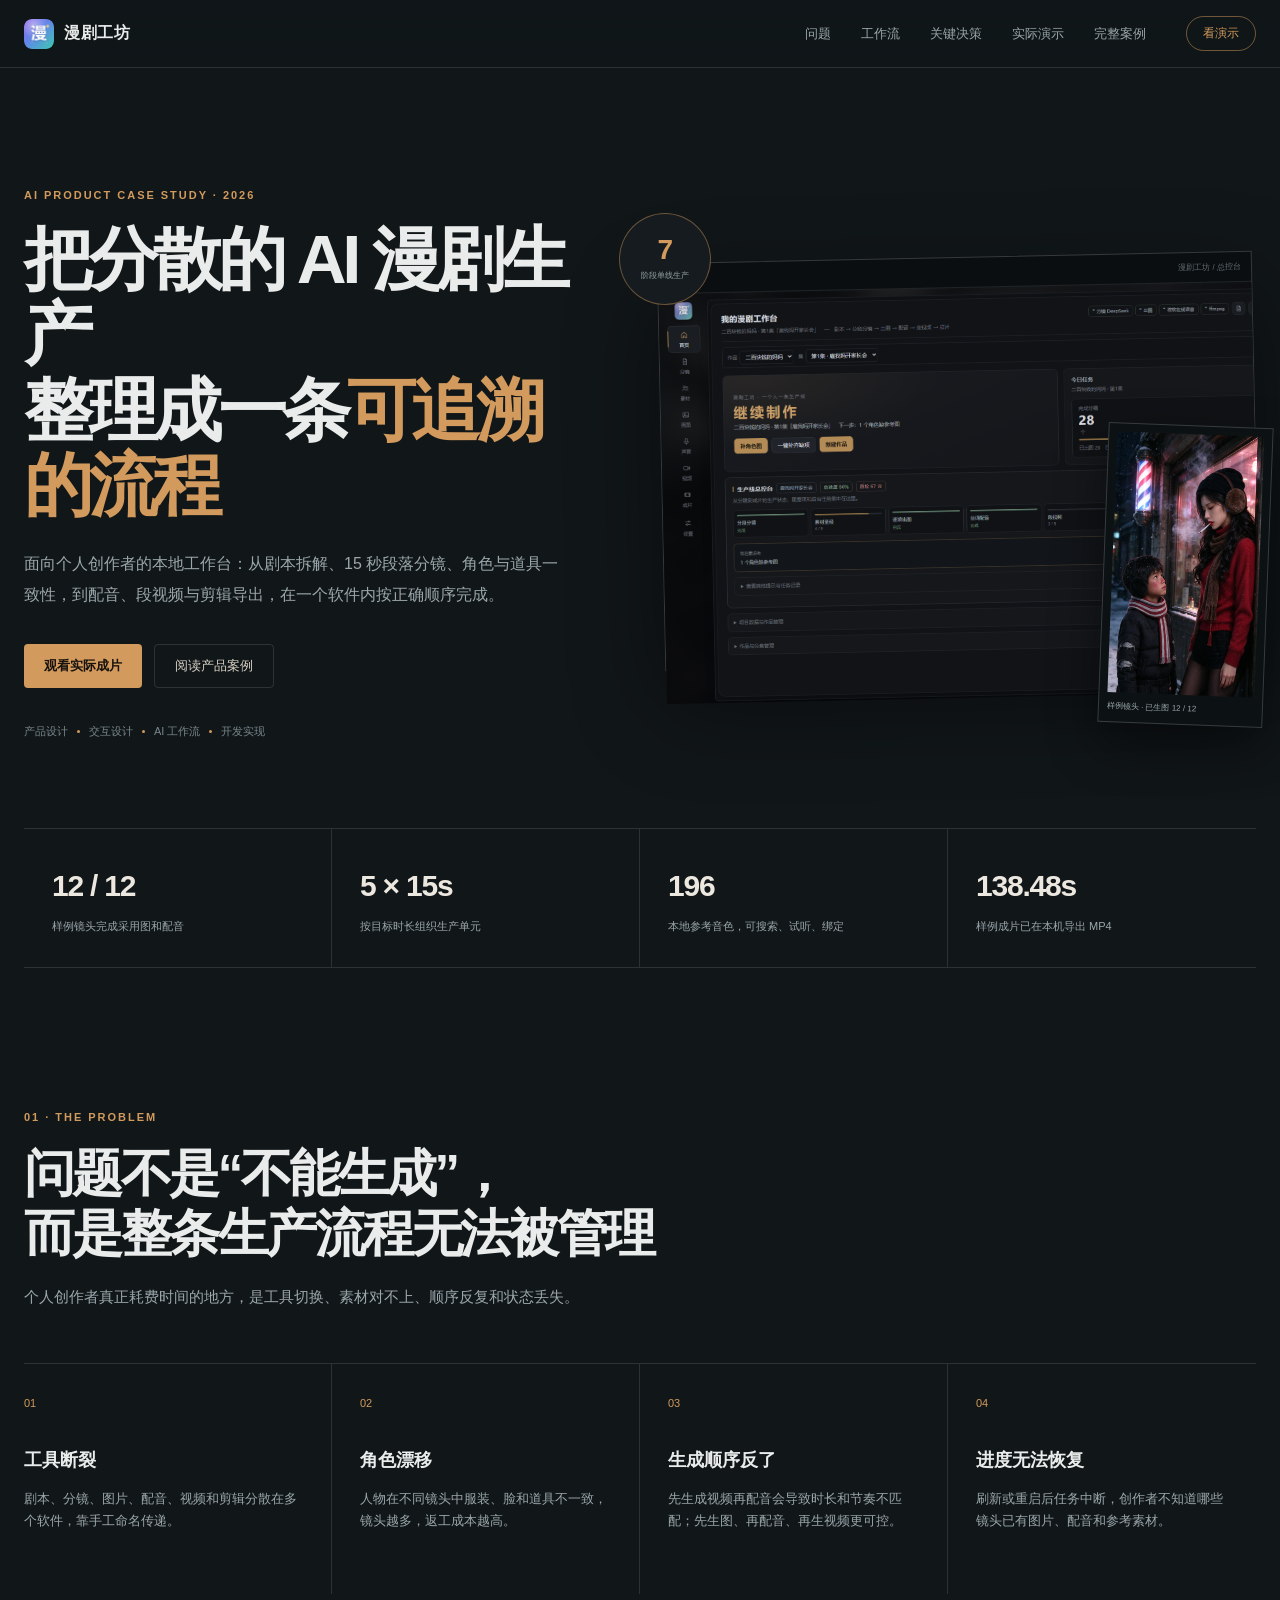
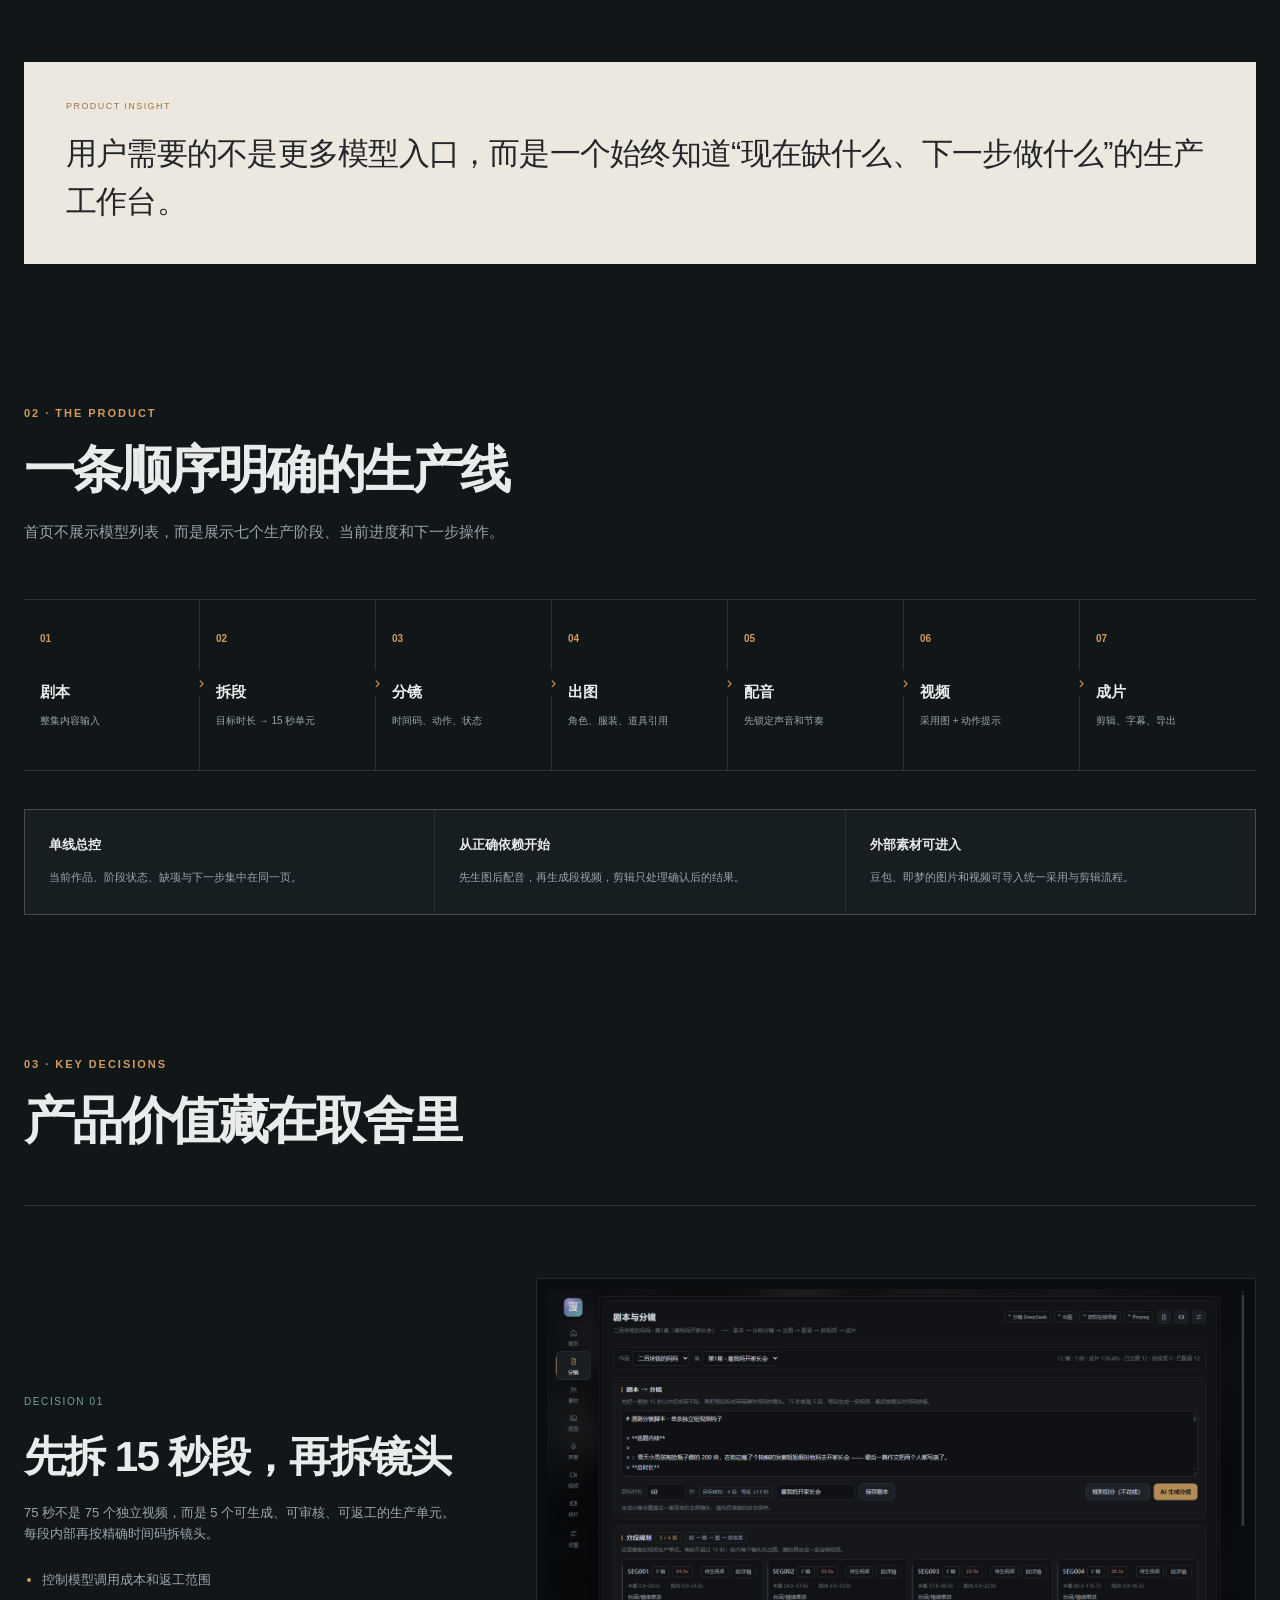
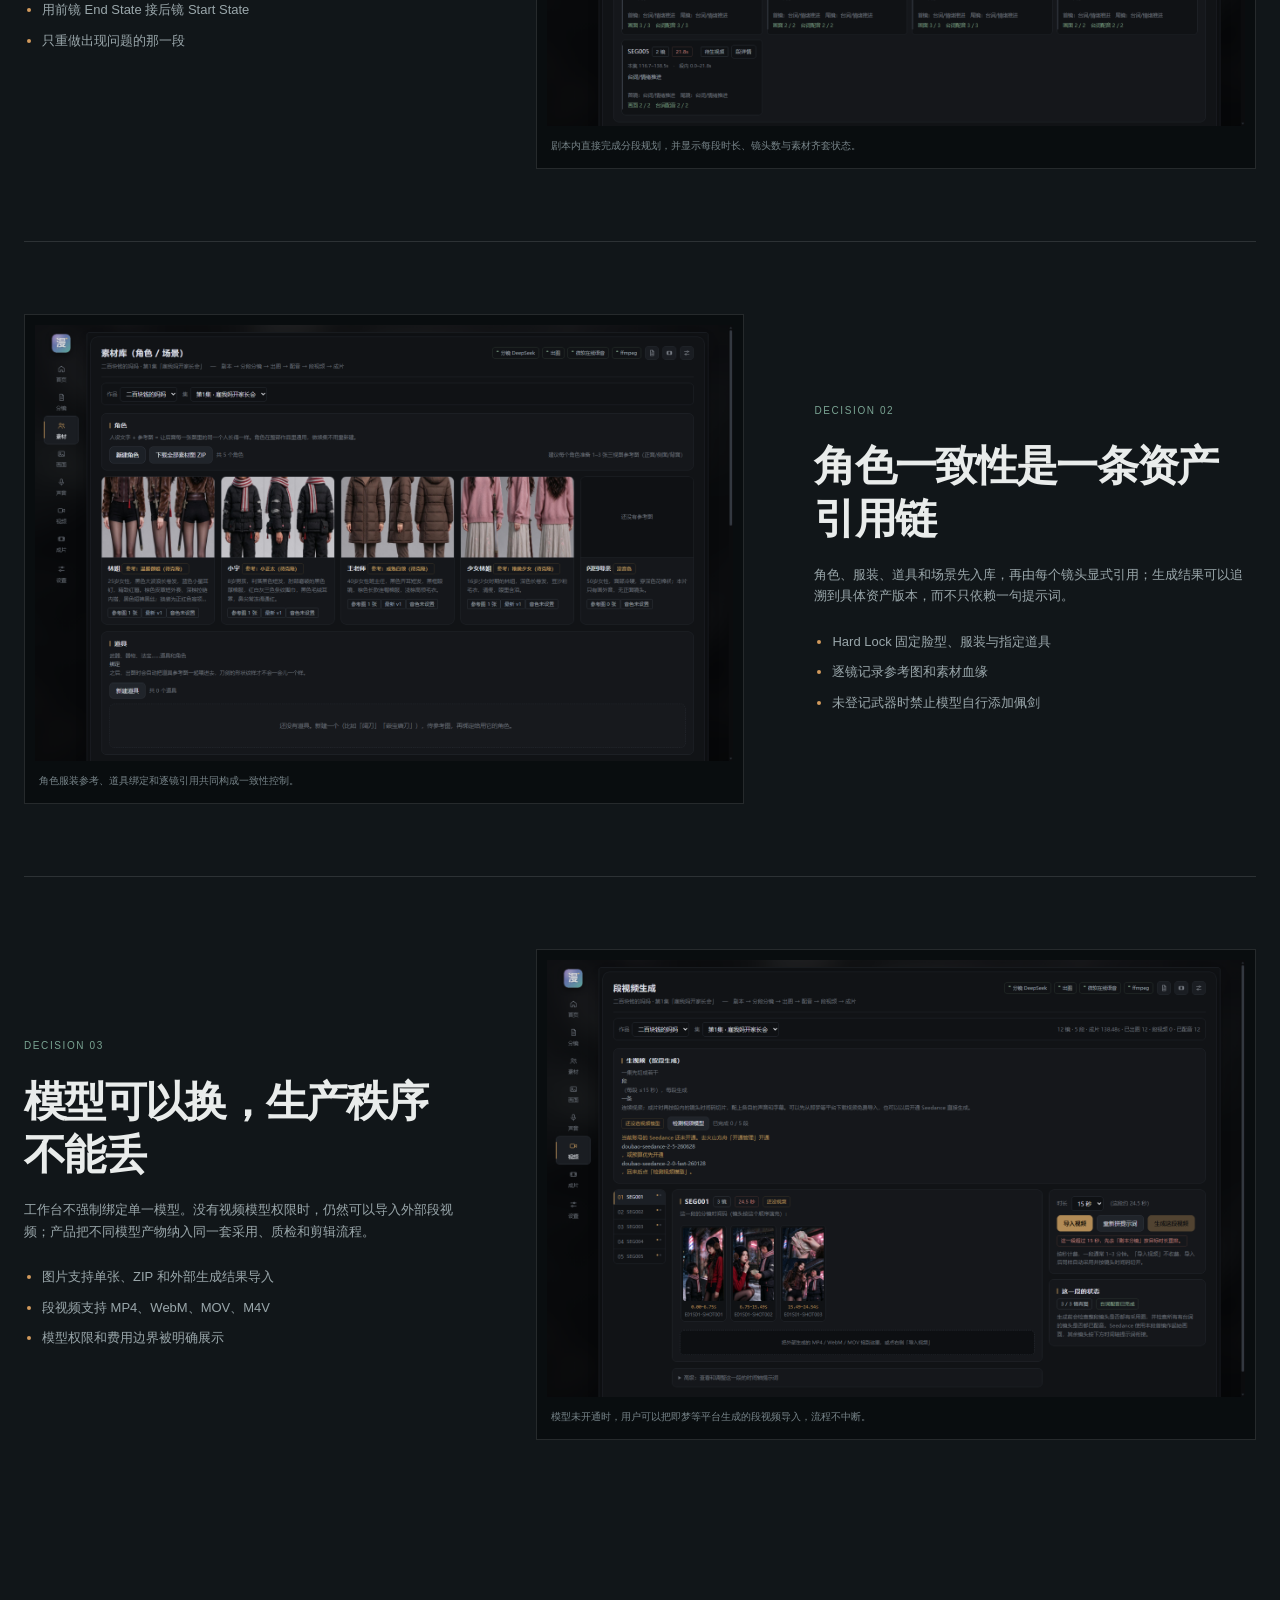
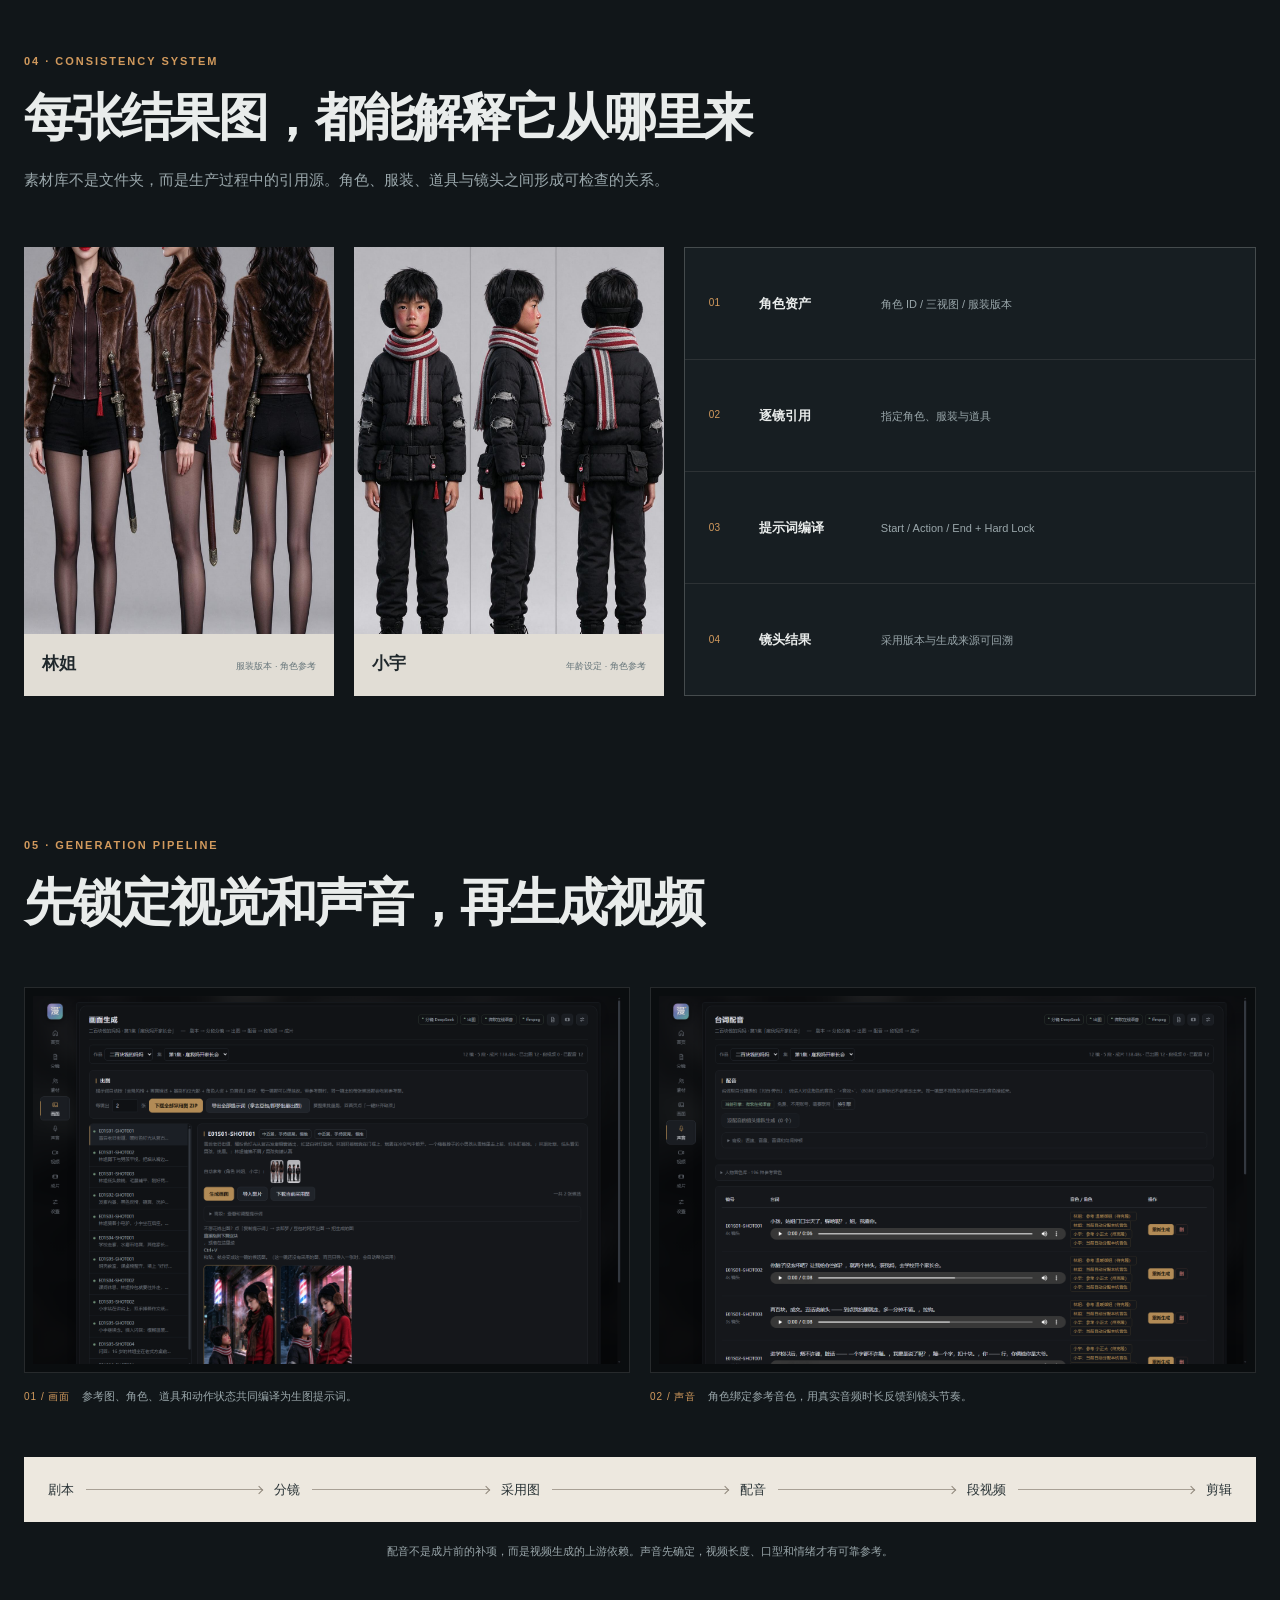
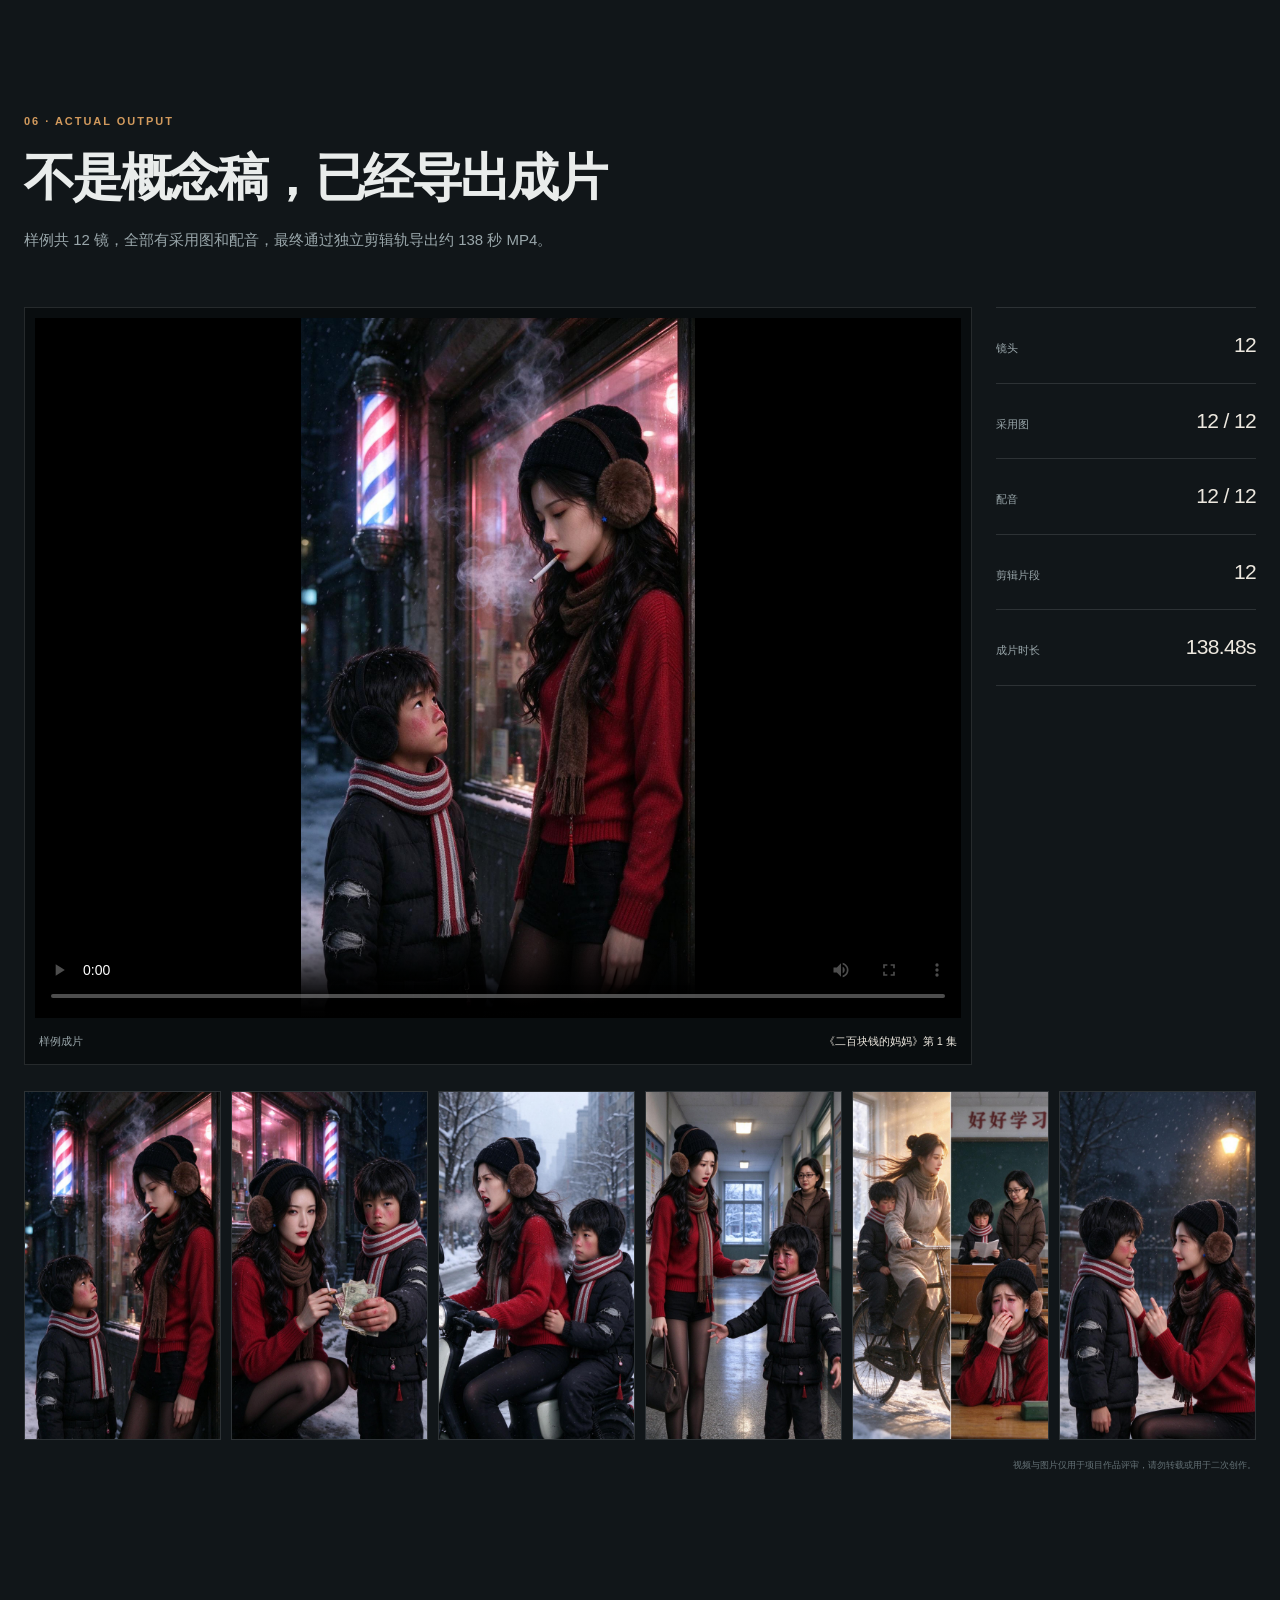
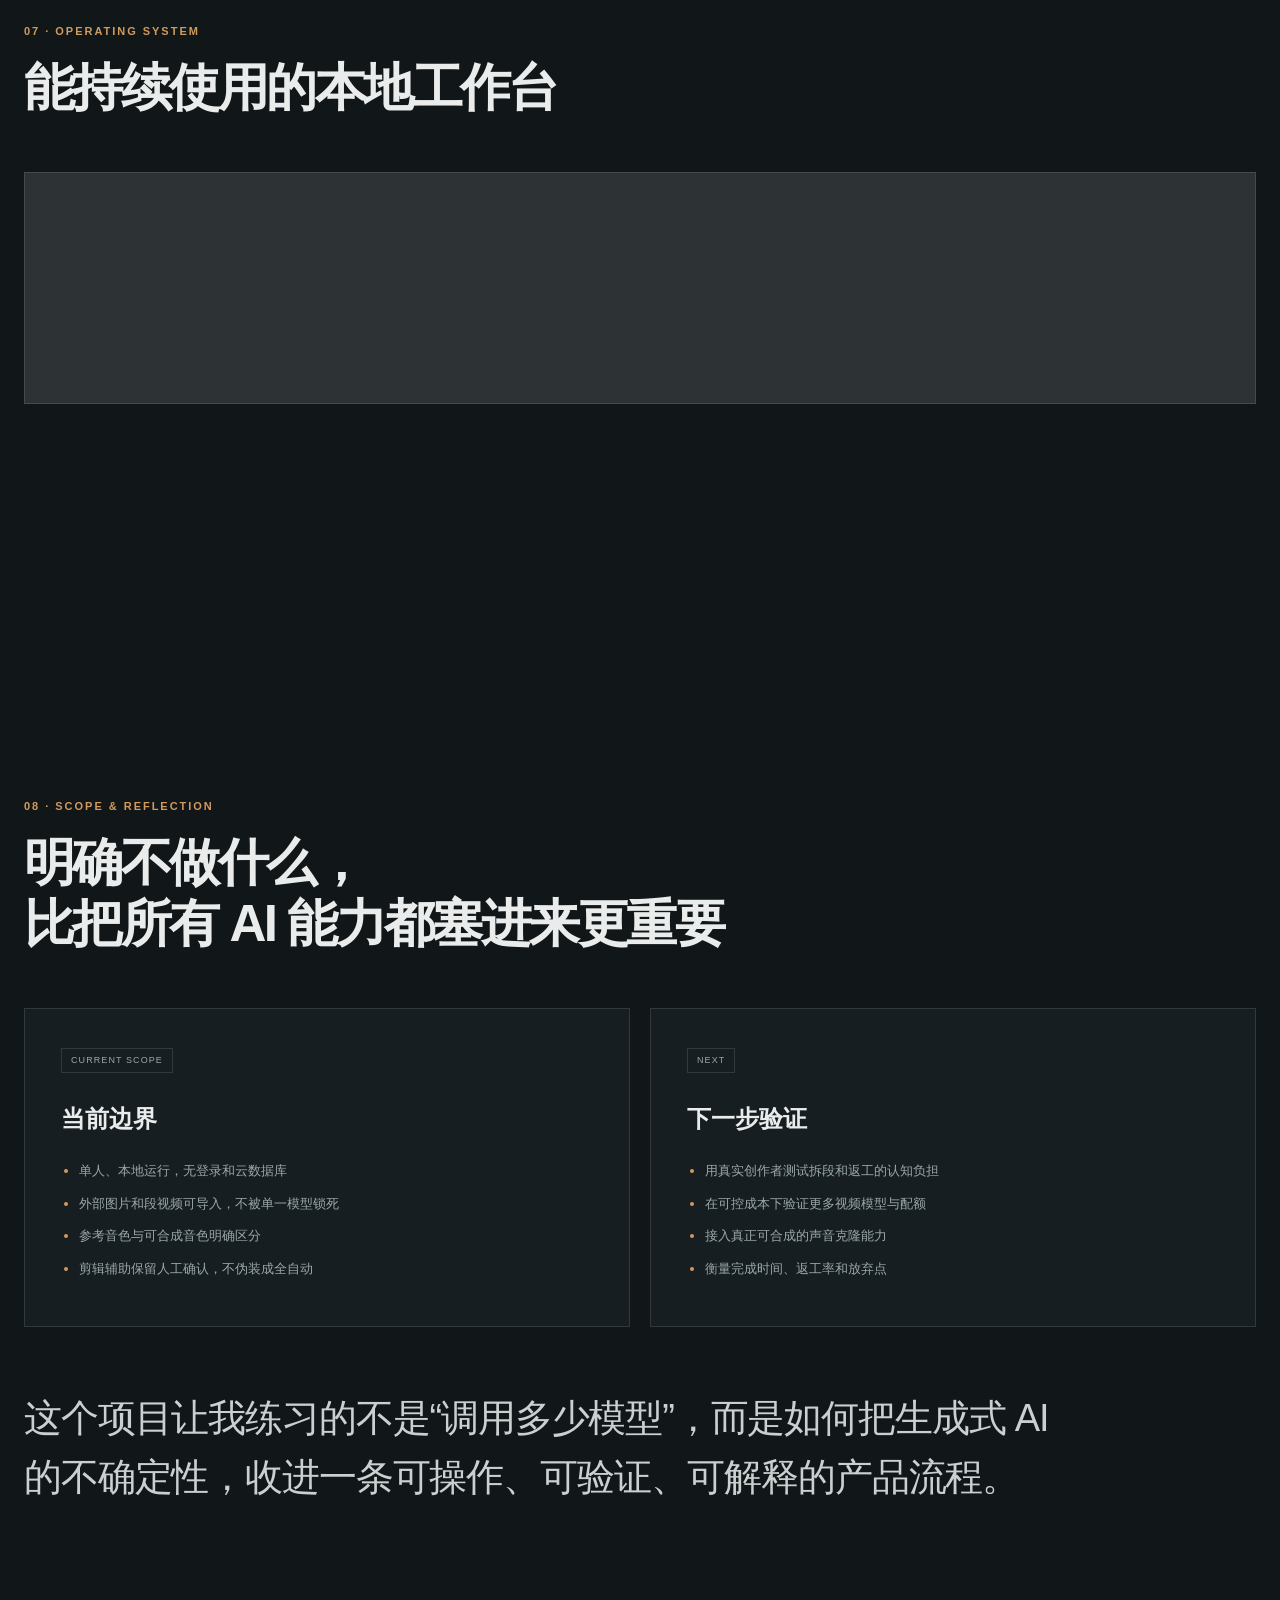
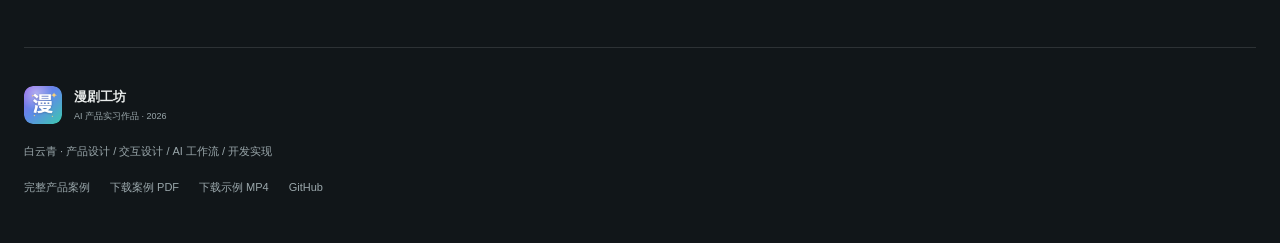
==== index.html @ 68d924a9 "Publish Manju Studio product portfolio" ====
<!doctype html>
<html lang="zh-CN">
<head>
  <meta charset="utf-8">
  <meta name="viewport" content="width=device-width, initial-scale=1">
  <meta name="description" content="漫剧工坊：面向个人创作者的本地 AI 漫剧生产工作台。从剧本、15 秒分段分镜、角色一致性、配音到段视频与成片剪辑。">
  <meta name="theme-color" content="#12171a">
  <meta property="og:title" content="漫剧工坊 · AI 漫剧生产工作台">
  <meta property="og:description" content="把分散的 AI 漫剧生产整理成一条可操作、可追溯、可返工的流程。">
  <meta property="og:type" content="website">
  <meta property="og:url" content="https://byqnb666.github.io/manju-studio/">
  <meta property="og:image" content="https://byqnb666.github.io/manju-studio/assets/works/shot-01.jpg">
  <title>漫剧工坊 · AI 漫剧生产工作台</title>
  <link rel="icon" href="assets/icon-256.png">
  <link rel="stylesheet" href="styles.css">
</head>
<body>
  <header class="site-header">
    <a class="brand" href="#top" aria-label="返回顶部">
      <img src="assets/icon-256.png" alt="">
      <span>漫剧工坊</span>
    </a>
    <nav class="nav" aria-label="页面导航">
      <a href="#problem">问题</a>
      <a href="#workflow">工作流</a>
      <a href="#decisions">关键决策</a>
      <a href="#demo">实际演示</a>
      <a href="case.html">完整案例</a>
    </nav>
    <a class="header-cta" href="#demo">看演示</a>
  </header>

  <main id="top">
    <section class="hero section">
      <div class="hero-copy reveal">
        <p class="eyebrow">AI PRODUCT CASE STUDY · 2026</p>
        <h1>把分散的 AI 漫剧生产<br>整理成一条<span>可追溯的流程</span></h1>
        <p class="hero-lead">面向个人创作者的本地工作台：从剧本拆解、15 秒段落分镜、角色与道具一致性，到配音、段视频与剪辑导出，在一个软件内按正确顺序完成。</p>
        <div class="hero-actions">
          <a class="button primary" href="#demo">观看实际成片</a>
          <a class="button secondary" href="case.html">阅读产品案例</a>
        </div>
        <div class="hero-note">
          <span>产品设计</span><i></i><span>交互设计</span><i></i><span>AI 工作流</span><i></i><span>开发实现</span>
        </div>
      </div>

      <div class="hero-visual reveal">
        <div class="browser-frame">
          <div class="browser-bar"><span></span><span></span><span></span><em>漫剧工坊 / 总控台</em></div>
          <img class="overview-shot" src="assets/screens/overview.png" alt="漫剧工坊总控台界面">
        </div>
        <figure class="floating-shot">
          <img src="assets/works/shot-01.jpg" alt="漫剧工坊生成的镜头画面">
          <figcaption>样例镜头 · 已生图 12 / 12</figcaption>
        </figure>
        <div class="visual-stamp">
          <strong>7</strong>
          <span>阶段单线生产</span>
        </div>
      </div>
    </section>

    <section class="metrics section">
      <article class="metric reveal">
        <strong>12 / 12</strong>
        <span>样例镜头完成采用图和配音</span>
      </article>
      <article class="metric reveal">
        <strong>5 × 15s</strong>
        <span>按目标时长组织生产单元</span>
      </article>
      <article class="metric reveal">
        <strong>196</strong>
        <span>本地参考音色，可搜索、试听、绑定</span>
      </article>
      <article class="metric reveal">
        <strong>138.48s</strong>
        <span>样例成片已在本机导出 MP4</span>
      </article>
    </section>

    <section class="section problem" id="problem">
      <div class="section-head reveal">
        <p class="eyebrow">01 · THE PROBLEM</p>
        <h2>问题不是“不能生成”，<br>而是整条生产流程无法被管理</h2>
        <p>个人创作者真正耗费时间的地方，是工具切换、素材对不上、顺序反复和状态丢失。</p>
      </div>
      <div class="pain-grid">
        <article class="reveal">
          <span class="index">01</span>
          <h3>工具断裂</h3>
          <p>剧本、分镜、图片、配音、视频和剪辑分散在多个软件，靠手工命名传递。</p>
        </article>
        <article class="reveal">
          <span class="index">02</span>
          <h3>角色漂移</h3>
          <p>人物在不同镜头中服装、脸和道具不一致，镜头越多，返工成本越高。</p>
        </article>
        <article class="reveal">
          <span class="index">03</span>
          <h3>生成顺序反了</h3>
          <p>先生成视频再配音会导致时长和节奏不匹配；先生图、再配音、再生视频更可控。</p>
        </article>
        <article class="reveal">
          <span class="index">04</span>
          <h3>进度无法恢复</h3>
          <p>刷新或重启后任务中断，创作者不知道哪些镜头已有图片、配音和参考素材。</p>
        </article>
      </div>
      <blockquote class="insight reveal">
        <span>PRODUCT INSIGHT</span>
        用户需要的不是更多模型入口，而是一个始终知道“现在缺什么、下一步做什么”的生产工作台。
      </blockquote>
    </section>

    <section class="section workflow" id="workflow">
      <div class="section-head reveal">
        <p class="eyebrow">02 · THE PRODUCT</p>
        <h2>一条顺序明确的生产线</h2>
        <p>首页不展示模型列表，而是展示七个生产阶段、当前进度和下一步操作。</p>
      </div>
      <div class="flow" aria-label="产品流程">
        <article class="reveal"><b>01</b><h3>剧本</h3><p>整集内容输入</p></article>
        <article class="reveal"><b>02</b><h3>拆段</h3><p>目标时长 → 15 秒单元</p></article>
        <article class="reveal"><b>03</b><h3>分镜</h3><p>时间码、动作、状态</p></article>
        <article class="reveal"><b>04</b><h3>出图</h3><p>角色、服装、道具引用</p></article>
        <article class="reveal"><b>05</b><h3>配音</h3><p>先锁定声音和节奏</p></article>
        <article class="reveal"><b>06</b><h3>视频</h3><p>采用图 + 动作提示</p></article>
        <article class="reveal"><b>07</b><h3>成片</h3><p>剪辑、字幕、导出</p></article>
      </div>
      <div class="workflow-note reveal">
        <div><strong>单线总控</strong><span>当前作品、阶段状态、缺项与下一步集中在同一页。</span></div>
        <div><strong>从正确依赖开始</strong><span>先生图后配音，再生成段视频，剪辑只处理确认后的结果。</span></div>
        <div><strong>外部素材可进入</strong><span>豆包、即梦的图片和视频可导入统一采用与剪辑流程。</span></div>
      </div>
    </section>

    <section class="section decisions" id="decisions">
      <div class="section-head reveal">
        <p class="eyebrow">03 · KEY DECISIONS</p>
        <h2>产品价值藏在取舍里</h2>
      </div>

      <article class="case-row reveal">
        <div class="case-copy">
          <span class="case-no">DECISION 01</span>
          <h3>先拆 15 秒段，再拆镜头</h3>
          <p>75 秒不是 75 个独立视频，而是 5 个可生成、可审核、可返工的生产单元。每段内部再按精确时间码拆镜头。</p>
          <ul>
            <li>控制模型调用成本和返工范围</li>
            <li>用前镜 End State 接后镜 Start State</li>
            <li>只重做出现问题的那一段</li>
          </ul>
        </div>
        <figure class="case-media">
          <img src="assets/screens/script.png" alt="剧本、分段与分镜界面" loading="lazy">
          <figcaption>剧本内直接完成分段规划，并显示每段时长、镜头数与素材齐套状态。</figcaption>
        </figure>
      </article>

      <article class="case-row reverse reveal">
        <div class="case-copy">
          <span class="case-no">DECISION 02</span>
          <h3>角色一致性是一条资产引用链</h3>
          <p>角色、服装、道具和场景先入库，再由每个镜头显式引用；生成结果可以追溯到具体资产版本，而不只依赖一句提示词。</p>
          <ul>
            <li>Hard Lock 固定脸型、服装与指定道具</li>
            <li>逐镜记录参考图和素材血缘</li>
            <li>未登记武器时禁止模型自行添加佩剑</li>
          </ul>
        </div>
        <figure class="case-media">
          <img src="assets/screens/characters.png" alt="角色、服装、道具与场景素材库" loading="lazy">
          <figcaption>角色服装参考、道具绑定和逐镜引用共同构成一致性控制。</figcaption>
        </figure>
      </article>

      <article class="case-row reveal">
        <div class="case-copy">
          <span class="case-no">DECISION 03</span>
          <h3>模型可以换，生产秩序不能丢</h3>
          <p>工作台不强制绑定单一模型。没有视频模型权限时，仍然可以导入外部段视频；产品把不同模型产物纳入同一套采用、质检和剪辑流程。</p>
          <ul>
            <li>图片支持单张、ZIP 和外部生成结果导入</li>
            <li>段视频支持 MP4、WebM、MOV、M4V</li>
            <li>模型权限和费用边界被明确展示</li>
          </ul>
        </div>
        <figure class="case-media">
          <img src="assets/screens/video.png" alt="段视频生成与外部视频导入界面" loading="lazy">
          <figcaption>模型未开通时，用户可以把即梦等平台生成的段视频导入，流程不中断。</figcaption>
        </figure>
      </article>
    </section>

    <section class="section consistency">
      <div class="section-head reveal">
        <p class="eyebrow">04 · CONSISTENCY SYSTEM</p>
        <h2>每张结果图，都能解释它从哪里来</h2>
        <p>素材库不是文件夹，而是生产过程中的引用源。角色、服装、道具与镜头之间形成可检查的关系。</p>
      </div>
      <div class="character-grid">
        <figure class="character-card reveal">
          <img src="assets/works/character-lin.png" alt="林姐角色三视图" loading="lazy">
          <figcaption><b>林姐</b><span>服装版本 · 角色参考</span></figcaption>
        </figure>
        <figure class="character-card reveal">
          <img src="assets/works/character-yu.png" alt="小宇角色三视图" loading="lazy">
          <figcaption><b>小宇</b><span>年龄设定 · 角色参考</span></figcaption>
        </figure>
        <div class="lineage reveal">
          <div><span>01</span><b>角色资产</b><small>角色 ID / 三视图 / 服装版本</small></div>
          <div><span>02</span><b>逐镜引用</b><small>指定角色、服装与道具</small></div>
          <div><span>03</span><b>提示词编译</b><small>Start / Action / End + Hard Lock</small></div>
          <div><span>04</span><b>镜头结果</b><small>采用版本与生成来源可回溯</small></div>
        </div>
      </div>
    </section>

    <section class="section generation">
      <div class="section-head reveal">
        <p class="eyebrow">05 · GENERATION PIPELINE</p>
        <h2>先锁定视觉和声音，再生成视频</h2>
      </div>
      <div class="generation-grid">
        <figure class="reveal">
          <img src="assets/screens/images.png" alt="逐镜生图界面" loading="lazy">
          <figcaption><span>01 / 画面</span>参考图、角色、道具和动作状态共同编译为生图提示词。</figcaption>
        </figure>
        <figure class="reveal">
          <img src="assets/screens/voice.png" alt="角色配音与音色选择界面" loading="lazy">
          <figcaption><span>02 / 声音</span>角色绑定参考音色，用真实音频时长反馈到镜头节奏。</figcaption>
        </figure>
      </div>
      <div class="order-strip reveal">
        <span>剧本</span><i></i><span>分镜</span><i></i><span>采用图</span><i></i><span>配音</span><i></i><span>段视频</span><i></i><span>剪辑</span>
      </div>
      <p class="order-note reveal">配音不是成片前的补项，而是视频生成的上游依赖。声音先确定，视频长度、口型和情绪才有可靠参考。</p>
    </section>

    <section class="section demo" id="demo">
      <div class="section-head reveal">
        <p class="eyebrow">06 · ACTUAL OUTPUT</p>
        <h2>不是概念稿，已经导出成片</h2>
        <p>样例共 12 镜，全部有采用图和配音，最终通过独立剪辑轨导出约 138 秒 MP4。</p>
      </div>
      <div class="film-layout">
        <div class="video-wrap reveal">
          <video controls preload="metadata" poster="assets/works/shot-01.jpg">
            <source src="assets/works/sample-film.mp4" type="video/mp4">
            你的浏览器不支持 HTML5 视频。
          </video>
          <div class="video-caption">
            <span>样例成片</span>
            <b>《二百块钱的妈妈》第 1 集</b>
          </div>
        </div>
        <aside class="film-meta reveal">
          <div><span>镜头</span><strong>12</strong></div>
          <div><span>采用图</span><strong>12 / 12</strong></div>
          <div><span>配音</span><strong>12 / 12</strong></div>
          <div><span>剪辑片段</span><strong>12</strong></div>
          <div><span>成片时长</span><strong>138.48s</strong></div>
        </aside>
      </div>
      <div class="shot-grid">
        <button data-lightbox="assets/works/shot-01.jpg" class="reveal"><img src="assets/works/shot-01.jpg" alt="样例分镜 1" loading="lazy"></button>
        <button data-lightbox="assets/works/shot-02.jpg" class="reveal"><img src="assets/works/shot-02.jpg" alt="样例分镜 2" loading="lazy"></button>
        <button data-lightbox="assets/works/shot-03.jpg" class="reveal"><img src="assets/works/shot-03.jpg" alt="样例分镜 3" loading="lazy"></button>
        <button data-lightbox="assets/works/shot-04.jpg" class="reveal"><img src="assets/works/shot-04.jpg" alt="样例分镜 4" loading="lazy"></button>
        <button data-lightbox="assets/works/shot-05.jpg" class="reveal"><img src="assets/works/shot-05.jpg" alt="样例分镜 5" loading="lazy"></button>
        <button data-lightbox="assets/works/shot-06.jpg" class="reveal"><img src="assets/works/shot-06.jpg" alt="样例分镜 6" loading="lazy"></button>
      </div>
      <p class="usage-note">视频与图片仅用于项目作品评审，请勿转载或用于二次创作。</p>
    </section>

    <section class="section operating">
      <div class="section-head reveal">
        <p class="eyebrow">07 · OPERATING SYSTEM</p>
        <h2>能持续使用的本地工作台</h2>
      </div>
      <div class="operating-grid">
        <div class="reveal">
          <span>本地持久化</span>
          <h3>刷新、关闭和重启后继续</h3>
          <p>作品、集、镜头、素材关系、任务状态和剪辑轨写入本机 SQLite，不依赖登录和云数据库。</p>
        </div>
        <div class="reveal">
          <span>可恢复任务</span>
          <h3>失败不拖垮整集进度</h3>
          <p>长任务记录状态，已经完成的图片、配音和段视频仍然保留，用户可以回到失败点继续。</p>
        </div>
        <div class="reveal">
          <span>质量检查</span>
          <h3>交付前自动指出缺项</h3>
          <p>检查缺图、缺配音、素材引用、动作链、视觉锚点、剪辑源与素材血缘。</p>
        </div>
      </div>
      <div class="terminal reveal">
        <div class="terminal-head"><span></span><span></span><span></span><em>workflow.status</em></div>
        <div class="terminal-body">
          <p><i>✓</i> 12 镜采用图已齐套</p>
          <p><i>✓</i> 12 镜配音已齐套</p>
          <p><i>✓</i> 剪辑轨和素材引用可追溯</p>
          <p><i>✓</i> 本机工作状态已持久化</p>
          <p class="warn"><i>!</i> 声音克隆与付费视频权限按账户能力启用</p>
        </div>
      </div>
    </section>

    <section class="section review">
      <div class="section-head reveal">
        <p class="eyebrow">08 · SCOPE & REFLECTION</p>
        <h2>明确不做什么，<br>比把所有 AI 能力都塞进来更重要</h2>
      </div>
      <div class="review-grid">
        <div class="reveal">
          <span class="pill">CURRENT SCOPE</span>
          <h3>当前边界</h3>
          <ul>
            <li>单人、本地运行，无登录和云数据库</li>
            <li>外部图片和段视频可导入，不被单一模型锁死</li>
            <li>参考音色与可合成音色明确区分</li>
            <li>剪辑辅助保留人工确认，不伪装成全自动</li>
          </ul>
        </div>
        <div class="reveal">
          <span class="pill">NEXT</span>
          <h3>下一步验证</h3>
          <ul>
            <li>用真实创作者测试拆段和返工的认知负担</li>
            <li>在可控成本下验证更多视频模型与配额</li>
            <li>接入真正可合成的声音克隆能力</li>
            <li>衡量完成时间、返工率和放弃点</li>
          </ul>
        </div>
      </div>
      <blockquote class="closing reveal">
        这个项目让我练习的不是“调用多少模型”，而是如何把生成式 AI 的不确定性，收进一条可操作、可验证、可解释的产品流程。
      </blockquote>
    </section>
  </main>

  <footer class="site-footer">
    <div class="footer-brand">
      <img src="assets/icon-256.png" alt="">
      <div><b>漫剧工坊</b><span>AI 产品实习作品 · 2026</span></div>
    </div>
    <p>白云青 · 产品设计 / 交互设计 / AI 工作流 / 开发实现</p>
    <div class="footer-links">
      <a href="case.html">完整产品案例</a>
      <a href="assets/manju-case.pdf">下载案例 PDF</a>
      <a href="assets/works/sample-film.mp4">下载示例 MP4</a>
      <a href="https://github.com/byqnb666" target="_blank" rel="noreferrer">GitHub</a>
    </div>
  </footer>

  <div class="lightbox" id="lightbox" aria-hidden="true">
    <button aria-label="关闭图片">×</button>
    <img alt="放大的分镜画面">
  </div>

  <script src="app.js"></script>
</body>
</html>
---- styles.css ----
:root {
  --bg: #111619;
  --surface: #171e22;
  --surface-2: #1d252a;
  --paper: #ede8df;
  --paper-2: #d8d1c5;
  --ink: #e9eceb;
  --muted: #9aa7ab;
  --line: rgba(233,236,235,.13);
  --accent: #d29a5d;
  --accent-soft: #9f7042;
  --green: #7aa493;
  --max: 1240px;
}

* { box-sizing: border-box; }
html { scroll-behavior: smooth; }
body {
  margin: 0;
  background:
    radial-gradient(circle at 78% -10%, rgba(210,154,93,.12), transparent 28rem),
    var(--bg);
  color: var(--ink);
  font-family: "Microsoft YaHei", "PingFang SC", "Noto Sans SC", sans-serif;
  line-height: 1.65;
  -webkit-font-smoothing: antialiased;
}
img, video { display: block; max-width: 100%; }
a { color: inherit; text-decoration: none; }
button { font: inherit; }

.site-header {
  position: sticky;
  top: 0;
  z-index: 40;
  height: 68px;
  display: flex;
  align-items: center;
  gap: 40px;
  padding: 0 max(24px, calc((100vw - var(--max)) / 2));
  background: rgba(17,22,25,.82);
  border-bottom: 1px solid var(--line);
  backdrop-filter: blur(18px);
}
.brand { display: flex; align-items: center; gap: 10px; font-weight: 700; letter-spacing: .04em; white-space: nowrap; }
.brand img { width: 30px; height: 30px; border-radius: 8px; }
.nav { display: flex; gap: 30px; margin-left: auto; font-size: 13px; color: var(--muted); }
.nav a { transition: color .2s ease; }
.nav a:hover { color: var(--ink); }
.header-cta {
  border: 1px solid rgba(210,154,93,.5);
  color: var(--accent);
  border-radius: 999px;
  padding: 7px 16px;
  font-size: 12px;
  white-space: nowrap;
}

.section { width: min(var(--max), calc(100% - 48px)); margin: 0 auto; }
.hero { min-height: 760px; padding: 110px 0 80px; }
.hero { display: grid; grid-template-columns: minmax(0,.94fr) minmax(460px,1.06fr); gap: 72px; align-items: center; }
.eyebrow { color: var(--accent); letter-spacing: .18em; font-size: 11px; font-weight: 700; margin: 0 0 18px; }
h1, h2, h3, p { margin-top: 0; }
h1 { font-size: clamp(44px, 5.4vw, 72px); line-height: 1.09; letter-spacing: -.065em; font-weight: 650; margin-bottom: 26px; }
h1 span { color: var(--accent); }
.hero-lead { color: var(--muted); max-width: 610px; font-size: 16px; line-height: 1.9; }
.hero-actions { display: flex; gap: 12px; margin-top: 34px; flex-wrap: wrap; }
.button { display: inline-flex; align-items: center; justify-content: center; min-height: 44px; padding: 0 20px; border-radius: 4px; font-size: 13px; transition: transform .2s ease, background .2s ease; }
.button:hover { transform: translateY(-2px); }
.button.primary { background: var(--accent); color: #17120d; font-weight: 700; }
.button.secondary { border: 1px solid var(--line); color: var(--paper-2); }
.hero-note { display: flex; align-items: center; gap: 9px; margin-top: 34px; color: #78878c; font-size: 11px; flex-wrap: wrap; }
.hero-note i { width: 3px; height: 3px; background: var(--accent); border-radius: 50%; }

.hero-visual { position: relative; min-height: 500px; }
.browser-frame { position: absolute; inset: 44px 0 48px 20px; padding-top: 30px; background: #0a0e10; border: 1px solid rgba(255,255,255,.18); box-shadow: 0 35px 90px rgba(0,0,0,.45); transform: rotate(-1.2deg); }
.browser-bar { position: absolute; top: 0; left: 0; right: 0; height: 30px; display: flex; align-items: center; gap: 6px; padding: 0 10px; border-bottom: 1px solid rgba(255,255,255,.09); }
.browser-bar span { width: 5px; height: 5px; border-radius: 50%; background: #4f5a5f; }
.browser-bar em { margin-left: auto; color: #626e72; font-style: normal; font-size: 8px; }
.overview-shot { width: 100%; height: 410px; object-fit: cover; object-position: top left; }
.floating-shot { position: absolute; right: -12px; bottom: -12px; width: 165px; margin: 0; background: #0c1114; padding: 8px; border: 1px solid rgba(255,255,255,.18); box-shadow: 0 20px 50px rgba(0,0,0,.45); transform: rotate(2.2deg); }
.floating-shot img { aspect-ratio: 9 / 16; object-fit: cover; }
.floating-shot figcaption { padding-top: 7px; color: var(--muted); font-size: 8px; }
.visual-stamp { position: absolute; left: -22px; top: 0; width: 92px; height: 92px; display: flex; flex-direction: column; align-items: center; justify-content: center; border: 1px solid rgba(210,154,93,.45); background: #151b1e; border-radius: 50%; color: var(--accent); }
.visual-stamp strong { font-size: 28px; line-height: 1; }
.visual-stamp span { font-size: 8px; margin-top: 5px; color: var(--muted); }

.metrics { display: grid; grid-template-columns: repeat(4, 1fr); border-top: 1px solid var(--line); border-bottom: 1px solid var(--line); }
.metric { padding: 32px 28px; border-right: 1px solid var(--line); }
.metric:last-child { border-right: 0; }
.metric strong { display: block; font-size: 30px; letter-spacing: -.04em; color: var(--paper); }
.metric span { display: block; margin-top: 6px; color: var(--muted); font-size: 11px; }

.problem, .workflow, .decisions, .consistency, .generation, .demo, .operating, .review { padding-top: 140px; }
.section-head { max-width: 780px; margin-bottom: 54px; }
.section-head h2 { font-size: clamp(34px, 4vw, 54px); line-height: 1.18; letter-spacing: -.05em; margin-bottom: 20px; font-weight: 620; }
.section-head > p:last-child { color: var(--muted); font-size: 15px; max-width: 700px; }

.pain-grid { display: grid; grid-template-columns: repeat(4,1fr); border-top: 1px solid var(--line); }
.pain-grid article { min-height: 230px; padding: 30px 28px 34px 0; border-right: 1px solid var(--line); }
.pain-grid article:not(:first-child) { padding-left: 28px; }
.pain-grid article:last-child { border-right: 0; }
.index { display: block; color: var(--accent); font-size: 11px; margin-bottom: 34px; }
.pain-grid h3 { font-size: 18px; margin-bottom: 12px; }
.pain-grid p { color: var(--muted); font-size: 13px; }
.insight { margin: 68px 0 0; padding: 38px 42px; background: var(--paper); color: #242729; font-size: clamp(20px,2.4vw,31px); line-height: 1.55; letter-spacing: -.025em; }
.insight span { display: block; font-size: 9px; letter-spacing: .16em; color: var(--accent-soft); margin-bottom: 16px; }

.flow { display: grid; grid-template-columns: repeat(7,1fr); border-top: 1px solid var(--line); border-bottom: 1px solid var(--line); }
.flow article { min-height: 170px; padding: 24px 16px; border-right: 1px solid var(--line); position: relative; }
.flow article:last-child { border-right: 0; }
.flow article:not(:last-child)::after { content: "›"; position: absolute; right: -6px; top: 70px; z-index: 2; color: var(--accent); background: var(--bg); padding: 0 1px; }
.flow b { color: var(--accent); font-size: 10px; }
.flow h3 { margin: 30px 0 8px; font-size: 15px; }
.flow p { color: var(--muted); font-size: 10px; }
.workflow-note { display: grid; grid-template-columns: repeat(3,1fr); gap: 1px; margin-top: 38px; background: var(--line); border: 1px solid var(--line); }
.workflow-note div { background: var(--surface); padding: 24px; }
.workflow-note strong { display: block; margin-bottom: 8px; font-size: 13px; }
.workflow-note span { color: var(--muted); font-size: 11px; }

.case-row { display: grid; grid-template-columns: .76fr 1.24fr; gap: 70px; align-items: center; padding: 72px 0; border-top: 1px solid var(--line); }
.case-row.reverse { grid-template-columns: 1.24fr .76fr; }
.case-row.reverse .case-copy { order: 2; }
.case-no { font-size: 10px; letter-spacing: .16em; color: var(--green); }
.case-copy h3 { margin: 18px 0 18px; font-size: clamp(30px,3.3vw,45px); line-height: 1.25; letter-spacing: -.04em; }
.case-copy p, .case-copy li { color: var(--muted); font-size: 13px; }
.case-copy ul { padding-left: 18px; margin: 24px 0 0; }
.case-copy li { margin: 9px 0; }
.case-copy li::marker { color: var(--accent); }
.case-media { margin: 0; background: #090d0f; border: 1px solid var(--line); padding: 10px; }
.case-media img { width: 100%; aspect-ratio: 16/10; object-fit: cover; object-position: top left; }
.case-media figcaption { padding: 12px 4px 4px; color: #778489; font-size: 10px; line-height: 1.6; }

.character-grid { display: grid; grid-template-columns: .78fr .78fr 1.44fr; gap: 20px; align-items: stretch; }
.character-card { margin: 0; background: #e1ddd5; color: #1f272b; overflow: hidden; }
.character-card img { width: 100%; aspect-ratio: 4/5; object-fit: cover; }
.character-card figcaption { padding: 16px 18px 18px; display: flex; justify-content: space-between; align-items: baseline; gap: 12px; }
.character-card b { font-size: 17px; }
.character-card span { font-size: 9px; color: #66757a; }
.lineage { display: grid; grid-template-columns: 1fr; background: var(--line); border: 1px solid var(--line); gap: 1px; }
.lineage div { display: grid; grid-template-columns: 38px 110px 1fr; gap: 12px; align-items: center; background: var(--surface); padding: 20px 24px; }
.lineage span { color: var(--accent); font-size: 10px; }
.lineage b { font-size: 13px; }
.lineage small { color: var(--muted); font-size: 11px; }

.generation-grid { display: grid; grid-template-columns: 1fr 1fr; gap: 20px; }
.generation-grid figure { margin: 0; }
.generation-grid img { border: 1px solid var(--line); background: #0a0d0f; padding: 8px; }
.generation-grid figcaption { margin-top: 14px; color: var(--muted); font-size: 11px; }
.generation-grid figcaption span { color: var(--accent); margin-right: 12px; font-size: 10px; letter-spacing: .1em; }
.order-strip { display: flex; align-items: center; gap: 12px; margin: 52px 0 20px; overflow-x: auto; padding: 22px 24px; background: var(--paper); color: #273134; font-size: 13px; white-space: nowrap; }
.order-strip i { height: 1px; background: #a8a095; min-width: 25px; flex: 1; position: relative; }
.order-strip i::after { content: ""; position: absolute; right: 0; top: -2px; width: 5px; height: 5px; border-top: 1px solid #8f867a; border-right: 1px solid #8f867a; transform: rotate(45deg); }
.order-note { color: var(--muted); font-size: 11px; text-align: center; }

.film-layout { display: grid; grid-template-columns: minmax(0,1fr) 260px; gap: 24px; align-items: start; }
.video-wrap { background: #090d0f; border: 1px solid var(--line); padding: 10px; }
.video-wrap video { width: 100%; max-height: 700px; background: #000; }
.video-caption { display: flex; justify-content: space-between; gap: 16px; padding: 14px 4px 4px; font-size: 11px; color: var(--muted); }
.video-caption b { color: var(--paper); font-weight: 500; }
.film-meta { border-top: 1px solid var(--line); }
.film-meta div { display: flex; align-items: baseline; justify-content: space-between; padding: 20px 0; border-bottom: 1px solid var(--line); }
.film-meta span { color: var(--muted); font-size: 11px; }
.film-meta strong { color: var(--paper); font-size: 21px; font-weight: 500; letter-spacing: -.03em; }
.shot-grid { display: grid; grid-template-columns: repeat(6,1fr); gap: 10px; margin-top: 26px; }
.shot-grid button { padding: 0; border: 1px solid var(--line); background: none; cursor: zoom-in; overflow: hidden; }
.shot-grid img { width: 100%; aspect-ratio: 9/16; object-fit: cover; transition: transform .35s ease, filter .35s ease; }
.shot-grid button:hover img { transform: scale(1.04); filter: brightness(1.08); }
.usage-note { margin-top: 18px; text-align: right; color: #647176; font-size: 9px; }

.operating-grid { display: grid; grid-template-columns: repeat(3,1fr); gap: 1px; background: var(--line); border: 1px solid var(--line); }
.operating-grid > div { background: var(--surface); padding: 32px; min-height: 230px; }
.operating-grid span { color: var(--green); font-size: 10px; letter-spacing: .12em; }
.operating-grid h3 { font-size: 20px; margin: 34px 0 15px; }
.operating-grid p { color: var(--muted); font-size: 12px; }
.terminal { margin-top: 28px; border: 1px solid var(--line); background: #0a0f11; }
.terminal-head { height: 34px; display: flex; align-items: center; gap: 6px; padding: 0 12px; border-bottom: 1px solid var(--line); }
.terminal-head span { width: 5px; height: 5px; border-radius: 50%; background: #536065; }
.terminal-head em { margin-left: auto; color: #5f6b70; font-style: normal; font-size: 9px; }
.terminal-body { padding: 24px 28px; }
.terminal-body p { margin: 7px 0; color: #a7b2b5; font-family: Consolas, monospace; font-size: 12px; }
.terminal-body i { color: var(--green); font-style: normal; margin-right: 12px; }
.terminal-body .warn { color: #c4aa86; }
.terminal-body .warn i { color: var(--accent); }

.review-grid { display: grid; grid-template-columns: 1fr 1fr; gap: 20px; }
.review-grid > div { border: 1px solid var(--line); background: var(--surface); padding: 36px; }
.pill { display: inline-block; padding: 4px 9px; border: 1px solid var(--line); color: var(--muted); font-size: 9px; letter-spacing: .12em; }
.review-grid h3 { margin: 26px 0 22px; font-size: 24px; }
.review-grid ul { padding-left: 18px; margin: 0; }
.review-grid li { color: var(--muted); font-size: 13px; margin: 11px 0; }
.review-grid li::marker { color: var(--accent); }
.closing { margin: 62px 0 0; color: #c9d0cf; font-size: clamp(22px,3.1vw,38px); line-height: 1.55; letter-spacing: -.03em; max-width: 1040px; }

.site-footer { width: min(var(--max), calc(100% - 48px)); margin: 140px auto 0; padding: 38px 0 46px; border-top: 1px solid var(--line); display: grid; grid-template-columns: 1fr auto; gap: 18px 40px; align-items: center; color: var(--muted); font-size: 11px; }
.footer-brand { display: flex; gap: 12px; align-items: center; color: var(--ink); }
.footer-brand img { width: 38px; height: 38px; border-radius: 9px; }
.footer-brand b, .footer-brand span { display: block; }
.footer-brand b { font-size: 13px; }
.footer-brand span { color: var(--muted); font-size: 9px; margin-top: 2px; }
.footer-links { display: flex; gap: 20px; }
.footer-links a:hover { color: var(--ink); }
.site-footer > p { grid-column: 1 / -1; margin: 0; }

.lightbox { position: fixed; inset: 0; z-index: 100; display: none; align-items: center; justify-content: center; padding: 40px; background: rgba(4,7,8,.94); }
.lightbox.open { display: flex; }
.lightbox img { max-width: min(90vw, 900px); max-height: 88vh; object-fit: contain; }
.lightbox button { position: absolute; top: 24px; right: 28px; border: 0; background: none; color: white; font-size: 36px; cursor: pointer; }

.reveal { opacity: 0; transform: translateY(18px); transition: opacity .7s ease, transform .7s ease; }
.reveal.visible { opacity: 1; transform: none; }

@media (max-width: 1050px) {
  .hero { grid-template-columns: 1fr; min-height: auto; padding-top: 80px; }
  .hero-visual { min-height: 520px; max-width: 800px; width: 100%; margin: 0 auto; }
  .pain-grid { grid-template-columns: 1fr 1fr; }
  .pain-grid article:nth-child(2) { border-right: 0; }
  .pain-grid article:nth-child(n+3) { border-top: 1px solid var(--line); }
  .flow { grid-template-columns: repeat(4,1fr); }
  .flow article:nth-child(4) { border-right: 0; }
  .flow article:nth-child(n+5) { border-top: 1px solid var(--line); }
  .flow article:nth-child(4)::after { display: none; }
  .case-row, .case-row.reverse { grid-template-columns: 1fr; gap: 32px; }
  .case-row.reverse .case-copy { order: 0; }
  .character-grid { grid-template-columns: 1fr 1fr; }
  .lineage { grid-column: 1 / -1; }
  .film-layout { grid-template-columns: 1fr; }
  .film-meta { display: grid; grid-template-columns: repeat(5,1fr); }
  .film-meta div { display: block; border-right: 1px solid var(--line); padding: 18px 12px; text-align: center; }
  .film-meta div:last-child { border-right: 0; }
  .film-meta span, .film-meta strong { display: block; }
  .shot-grid { grid-template-columns: repeat(3,1fr); }
}

@media (max-width: 760px) {
  .site-header { height: 60px; gap: 14px; padding: 0 18px; }
  .nav { display: none; }
  .header-cta { margin-left: auto; }
  .section, .site-footer { width: min(100% - 32px, var(--max)); }
  .hero { padding: 64px 0; }
  h1 { font-size: 42px; }
  .hero-lead { font-size: 14px; }
  .hero-visual { min-height: 360px; }
  .browser-frame { inset: 25px 10px 50px 0; }
  .overview-shot { height: 280px; }
  .floating-shot { width: 112px; right: -4px; bottom: -6px; }
  .visual-stamp { width: 72px; height: 72px; left: -7px; top: -8px; }
  .visual-stamp strong { font-size: 23px; }
  .metrics { grid-template-columns: 1fr 1fr; }
  .metric { border-bottom: 1px solid var(--line); }
  .metric:nth-child(2) { border-right: 0; }
  .metric:nth-child(n+3) { border-bottom: 0; }
  .problem, .workflow, .decisions, .consistency, .generation, .demo, .operating, .review { padding-top: 94px; }
  .section-head { margin-bottom: 38px; }
  .pain-grid { grid-template-columns: 1fr; }
  .pain-grid article, .pain-grid article:not(:first-child) { border-right: 0; border-top: 1px solid var(--line); padding: 26px 0; min-height: 0; }
  .index { margin-bottom: 18px; }
  .insight { padding: 28px 24px; }
  .flow { grid-template-columns: 1fr 1fr; }
  .flow article:nth-child(2n) { border-right: 0; }
  .flow article:nth-child(3) { border-top: 1px solid var(--line); }
  .flow article:nth-child(2)::after, .flow article:nth-child(4)::after, .flow article:nth-child(6)::after { display: none; }
  .workflow-note { grid-template-columns: 1fr; }
  .case-row { padding: 50px 0; }
  .character-grid, .generation-grid, .review-grid { grid-template-columns: 1fr; }
  .character-card img { aspect-ratio: 16/10; object-fit: cover; }
  .lineage { grid-column: auto; }
  .lineage div { grid-template-columns: 28px 90px 1fr; padding: 15px; }
  .generation-grid figure:nth-child(2) { margin-top: 12px; }
  .order-strip { margin-top: 38px; }
  .film-meta { grid-template-columns: 1fr 1fr; }
  .film-meta div { border-bottom: 1px solid var(--line); }
  .film-meta div:nth-child(2n) { border-right: 0; }
  .shot-grid { grid-template-columns: 1fr 1fr; }
  .operating-grid { grid-template-columns: 1fr; }
  .operating-grid > div { min-height: 0; }
  .site-footer { grid-template-columns: 1fr; margin-top: 96px; }
  .footer-links { flex-wrap: wrap; }
  .site-footer > p { grid-column: auto; }
}

@media (prefers-reduced-motion: reduce) {
  html { scroll-behavior: auto; }
  .reveal { opacity: 1; transform: none; transition: none; }
}
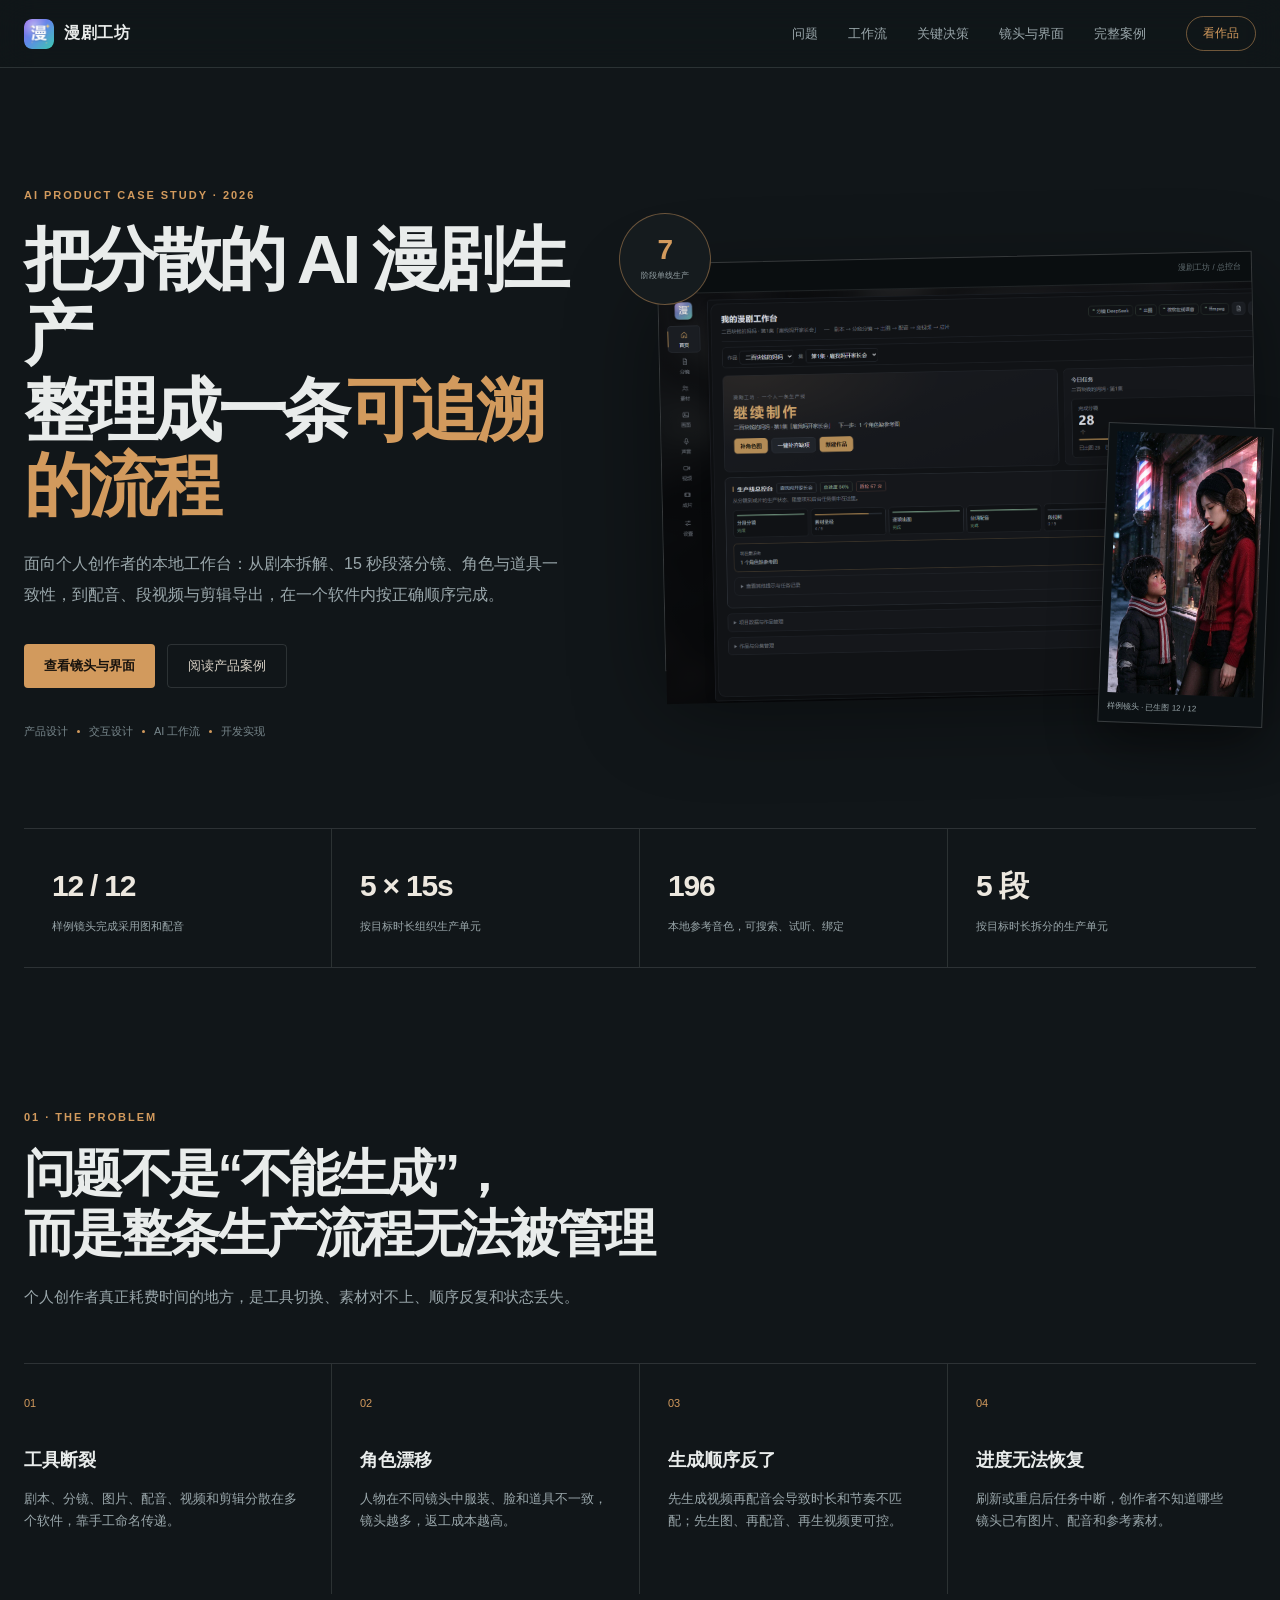
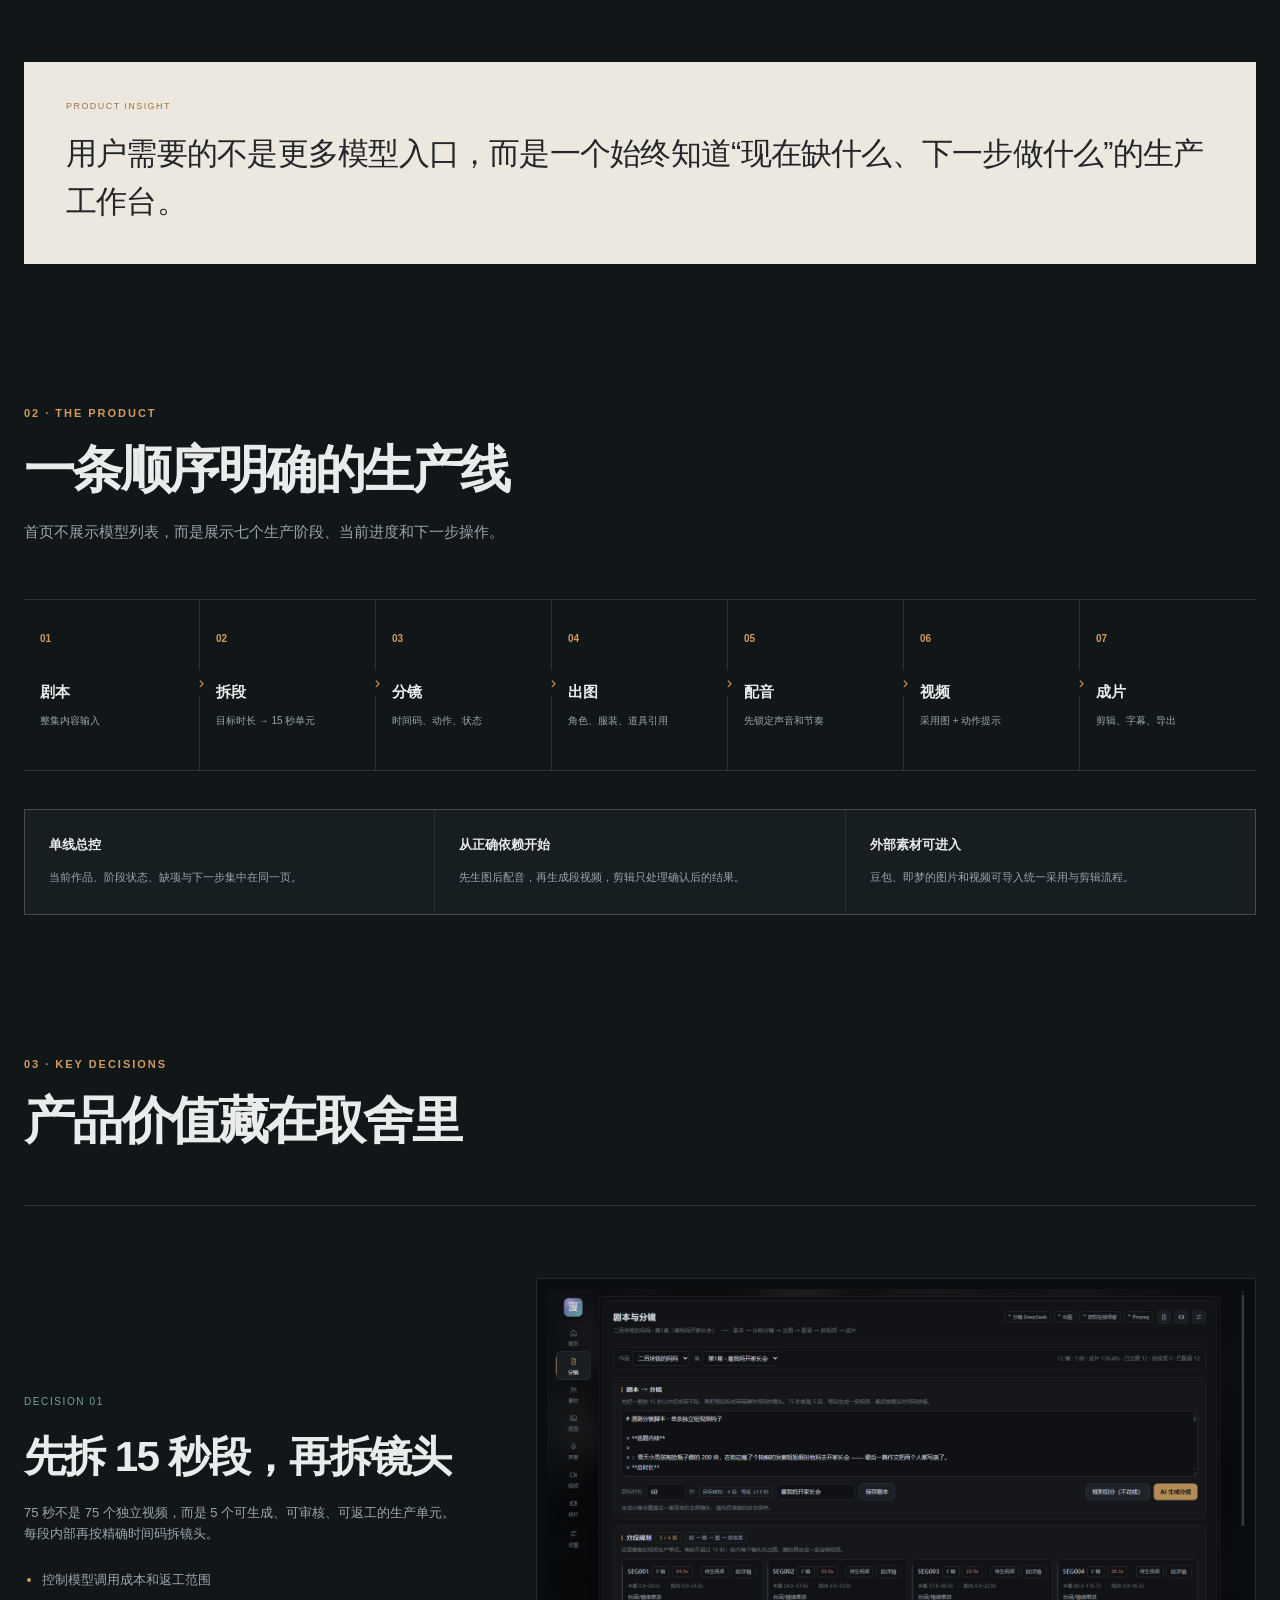
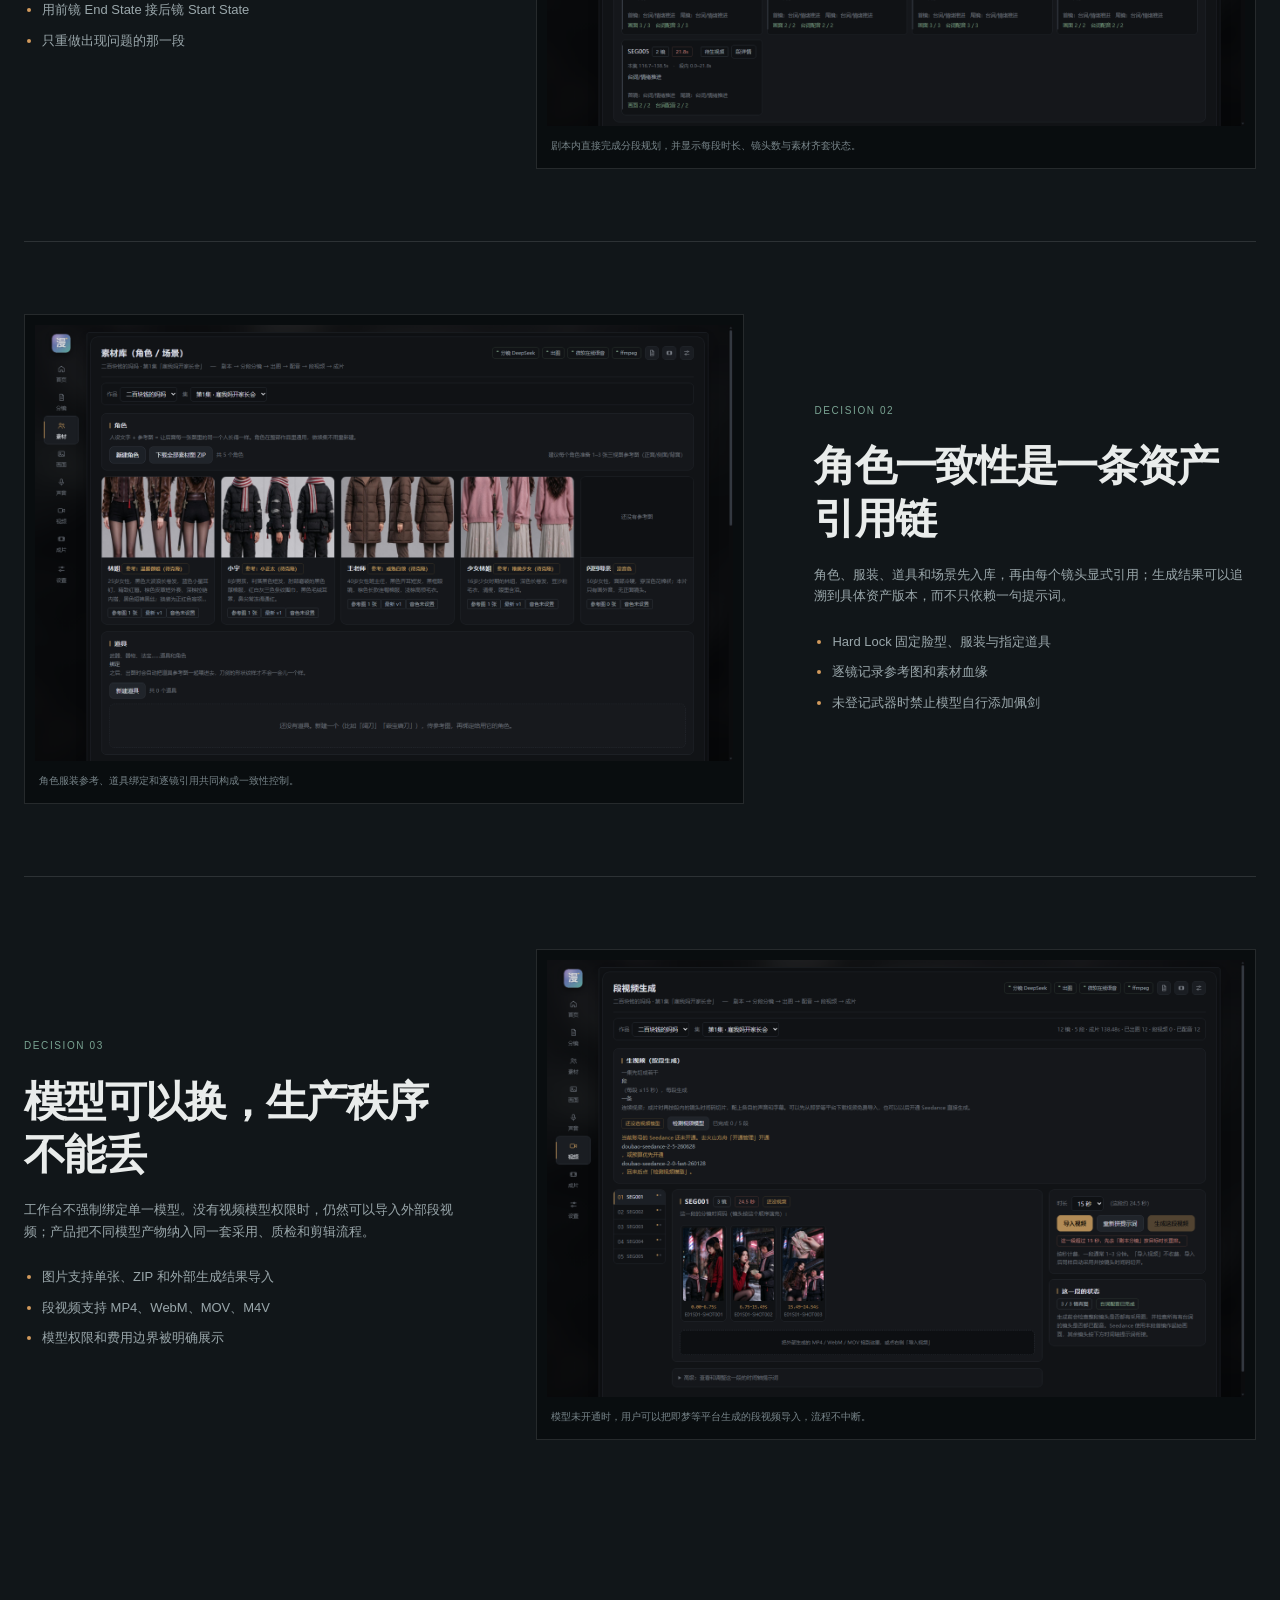
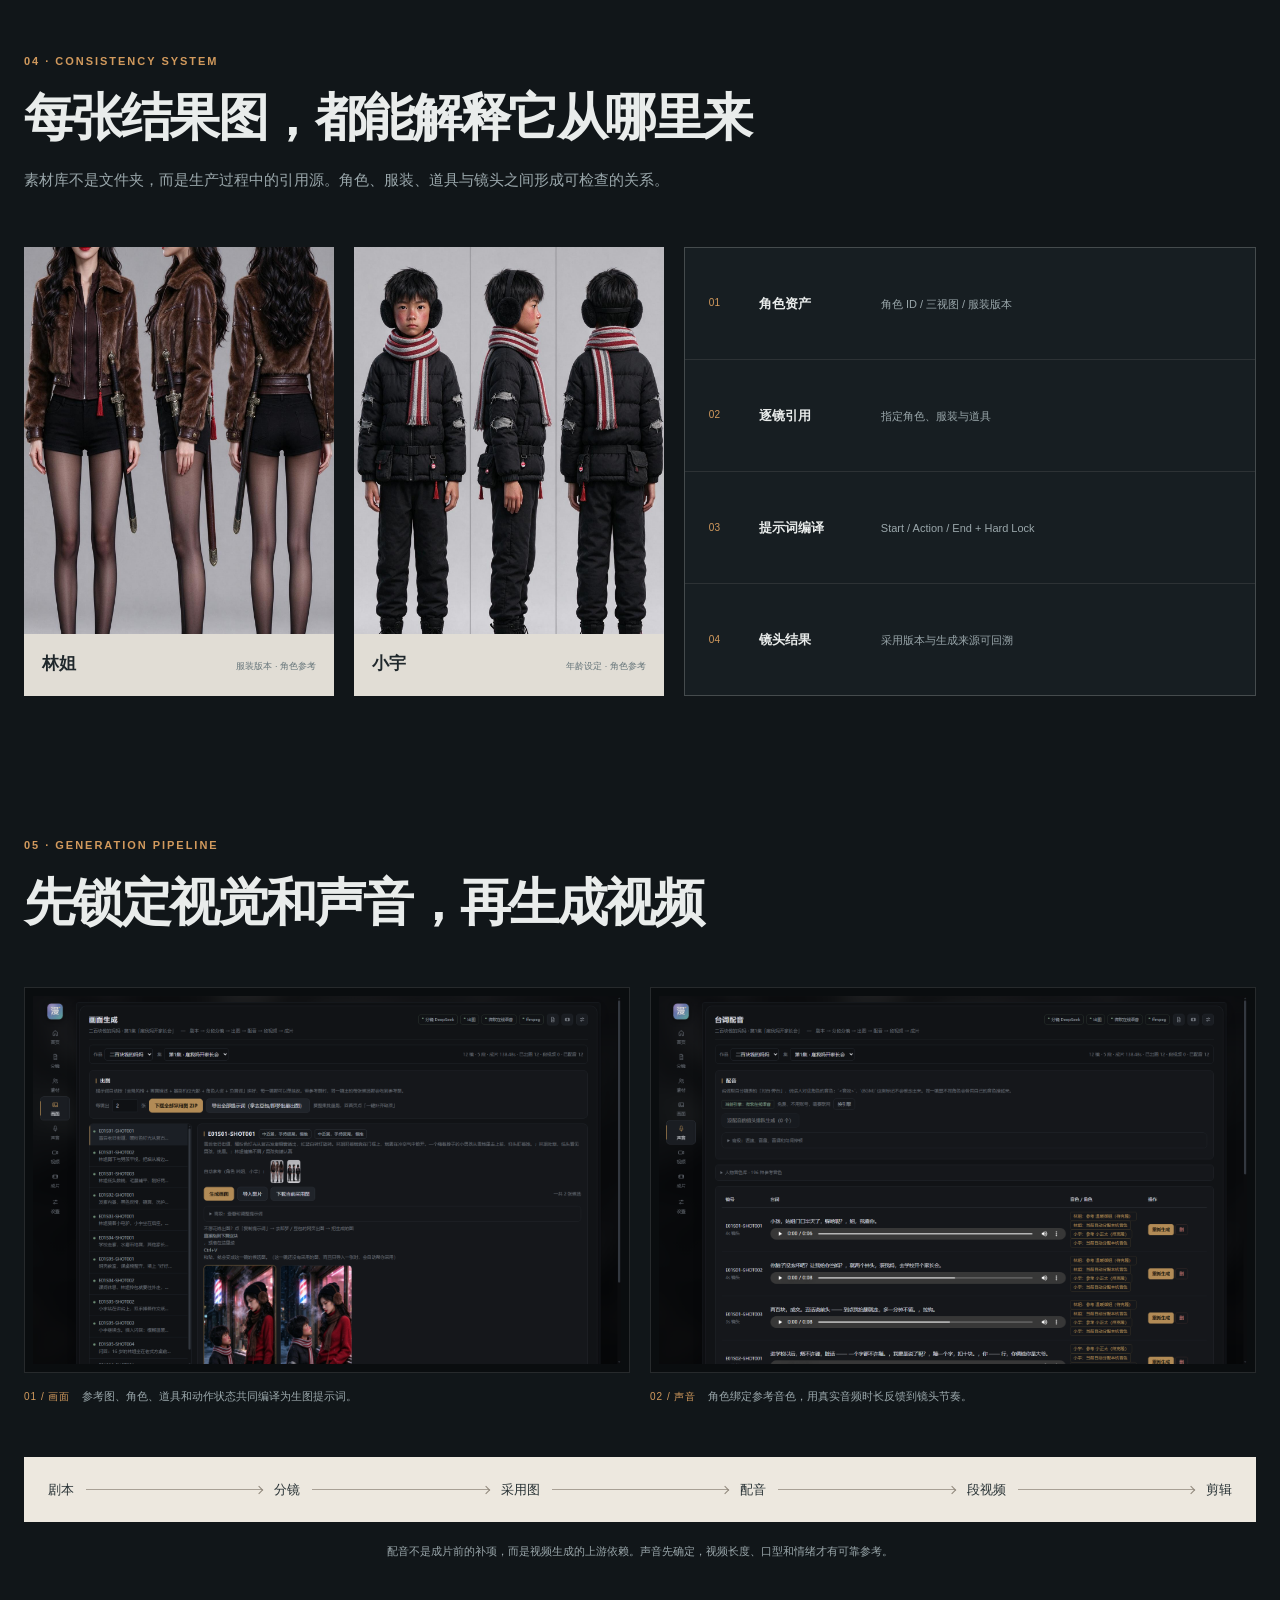
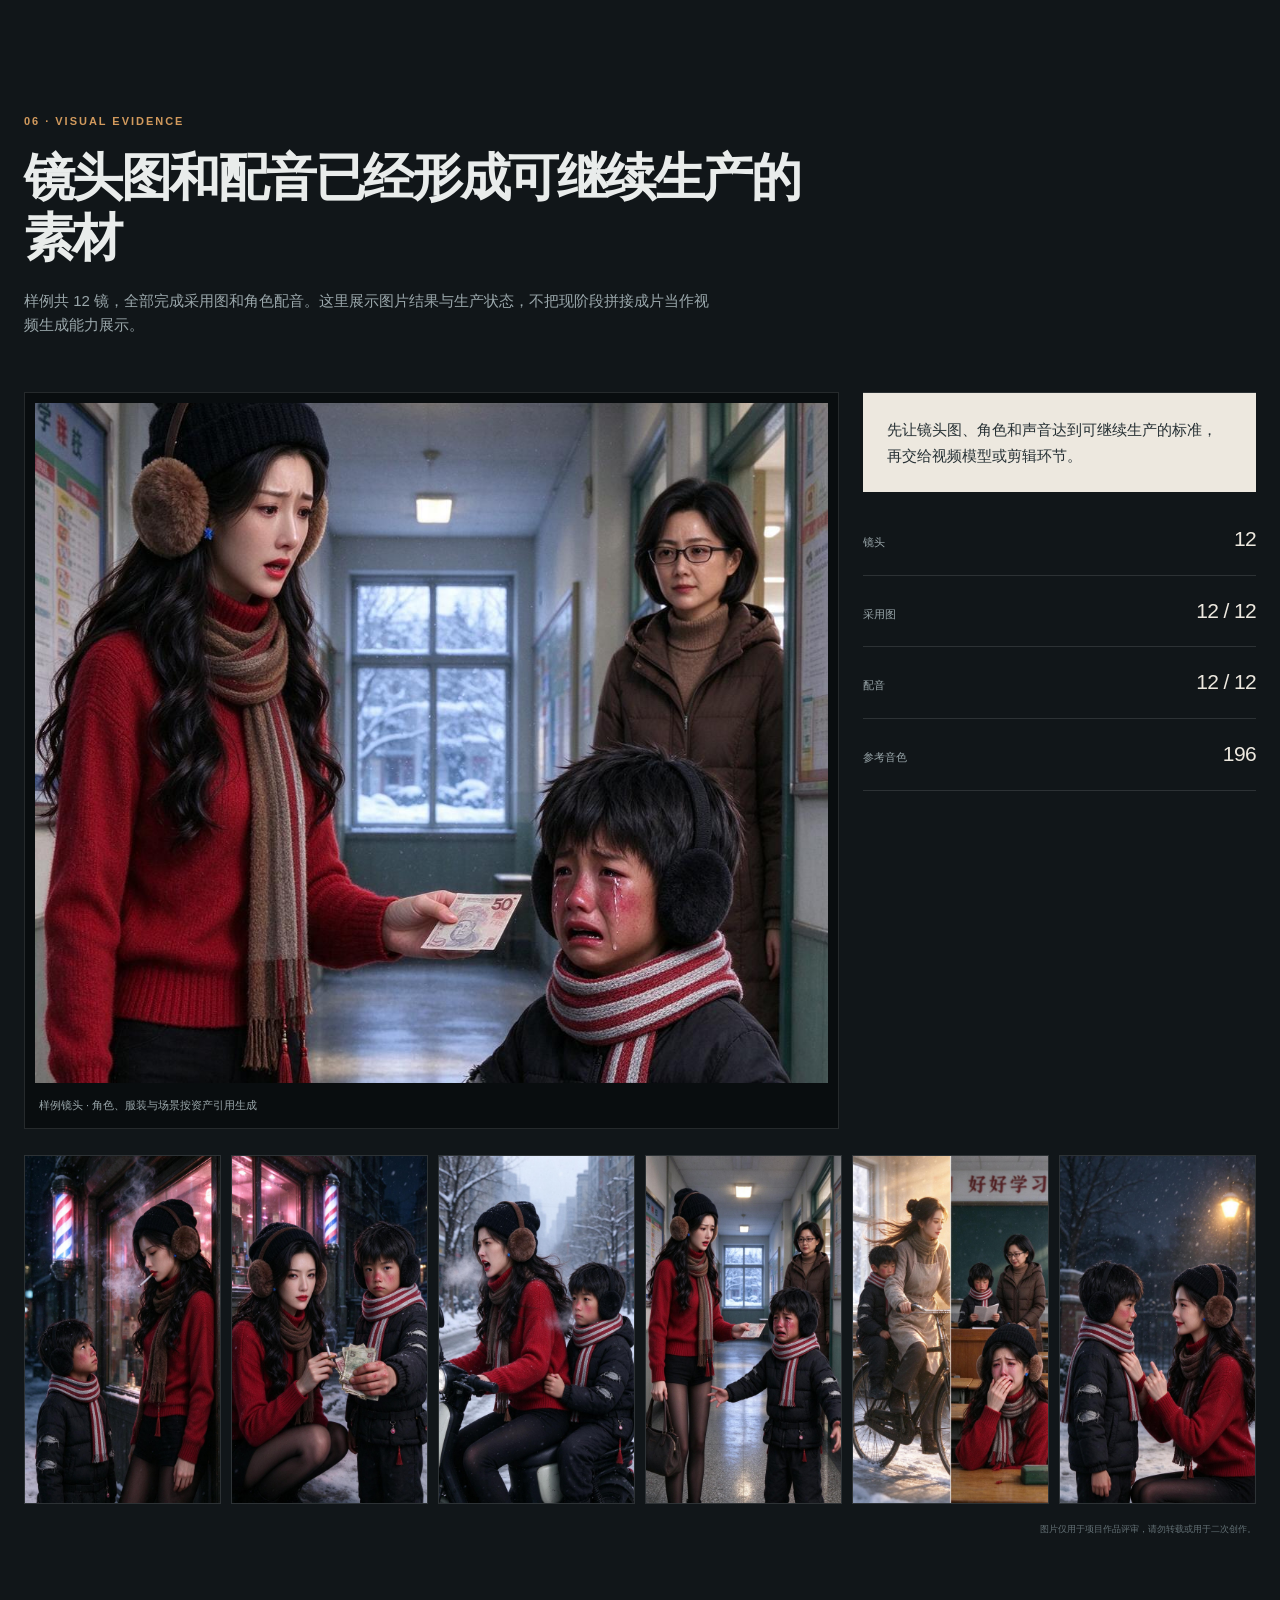
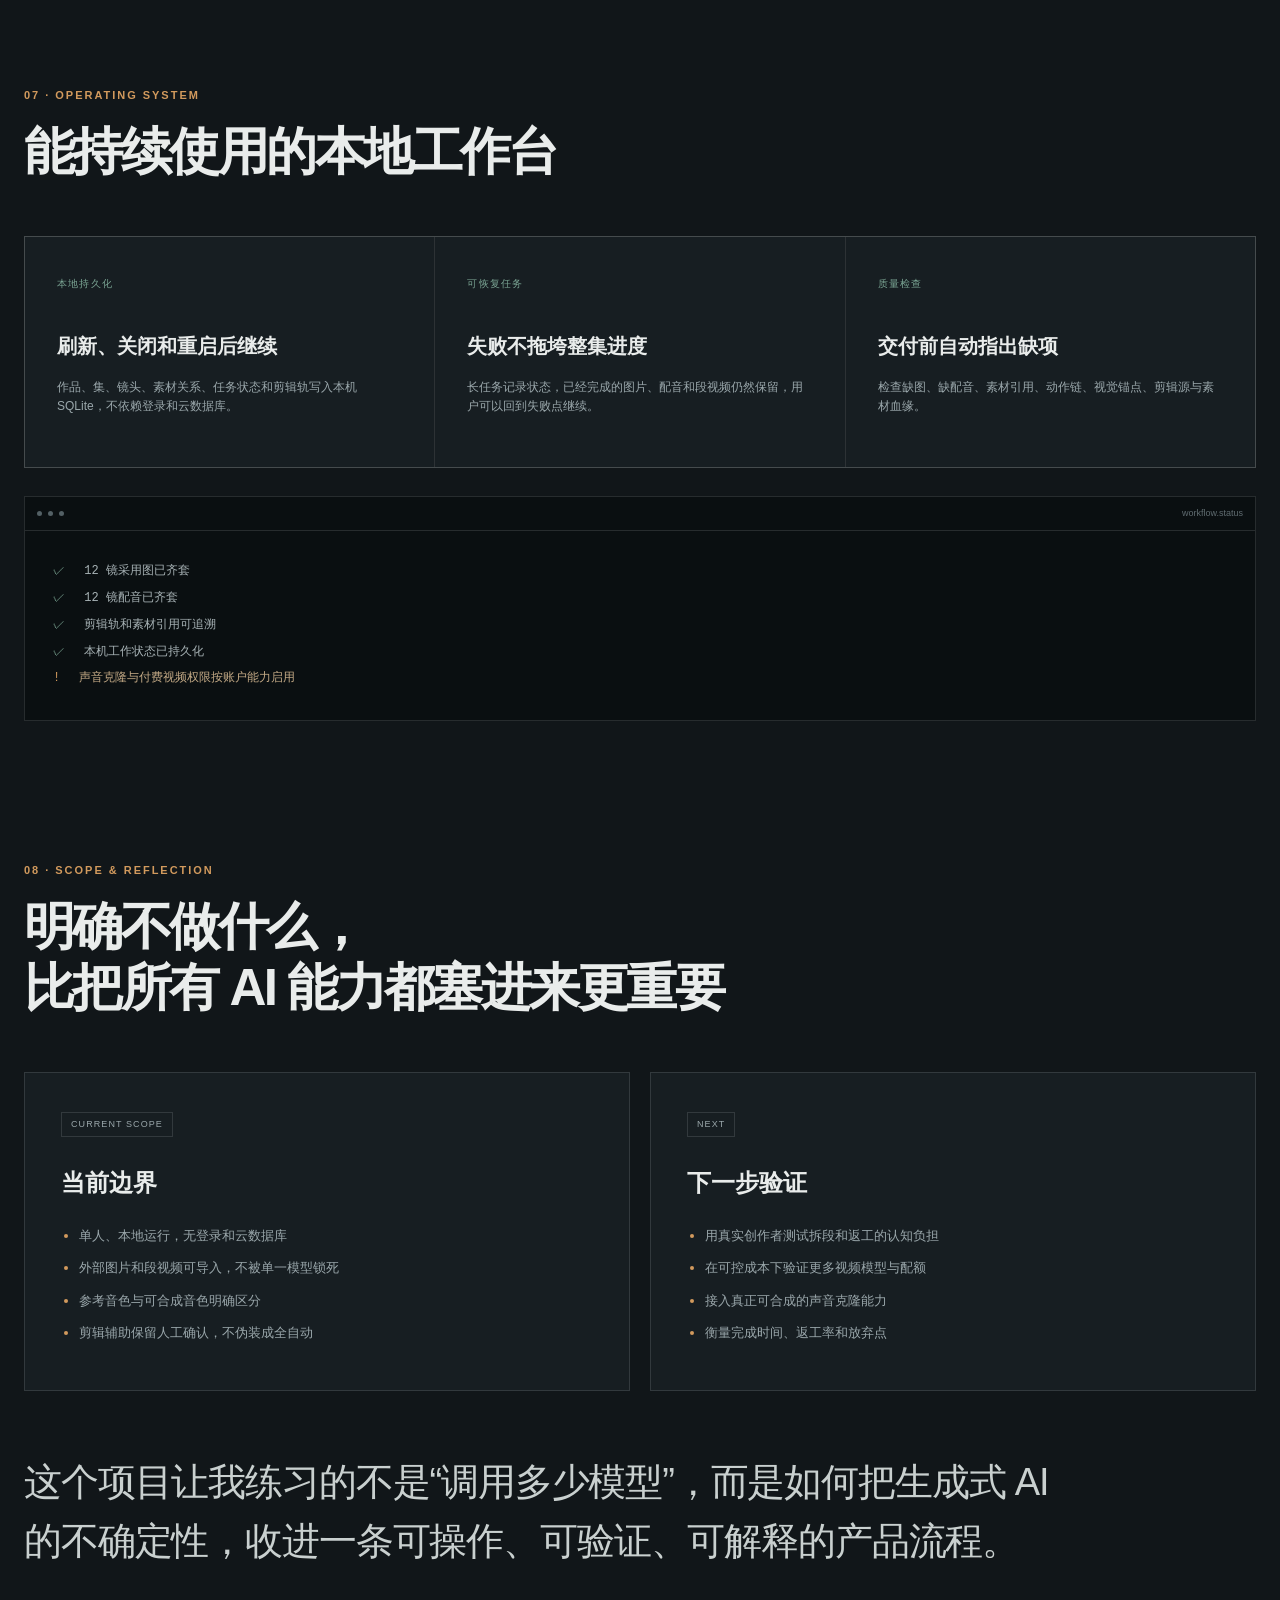
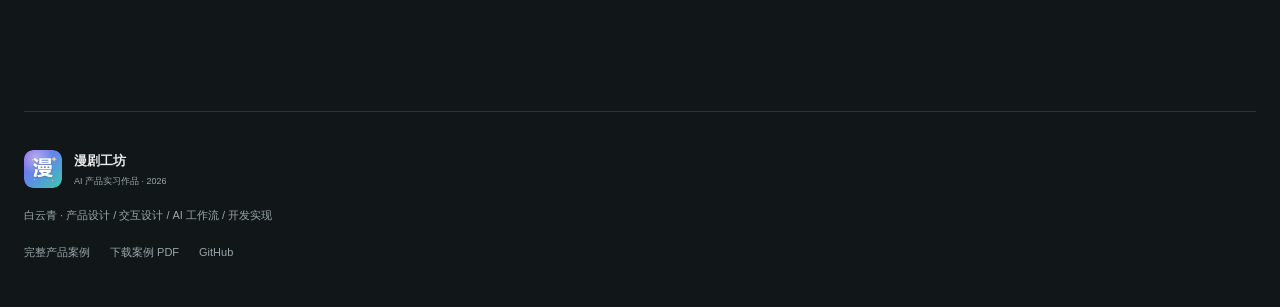
==== commit 278426ae: "Remove image-only sample video and update portfolio PDF" ====
--- a/index.html
+++ b/index.html
@@ -24,10 +24,10 @@
       <a href="#problem">问题</a>
       <a href="#workflow">工作流</a>
       <a href="#decisions">关键决策</a>
-      <a href="#demo">实际演示</a>
+      <a href="#output">镜头与界面</a>
       <a href="case.html">完整案例</a>
     </nav>
-    <a class="header-cta" href="#demo">看演示</a>
+    <a class="header-cta" href="#output">看作品</a>
   </header>
 
   <main id="top">
@@ -37,7 +37,7 @@
         <h1>把分散的 AI 漫剧生产<br>整理成一条<span>可追溯的流程</span></h1>
         <p class="hero-lead">面向个人创作者的本地工作台：从剧本拆解、15 秒段落分镜、角色与道具一致性，到配音、段视频与剪辑导出，在一个软件内按正确顺序完成。</p>
         <div class="hero-actions">
-          <a class="button primary" href="#demo">观看实际成片</a>
+          <a class="button primary" href="#output">查看镜头与界面</a>
           <a class="button secondary" href="case.html">阅读产品案例</a>
         </div>
         <div class="hero-note">
@@ -75,8 +75,8 @@
         <span>本地参考音色，可搜索、试听、绑定</span>
       </article>
       <article class="metric reveal">
-        <strong>138.48s</strong>
-        <span>样例成片已在本机导出 MP4</span>
+        <strong>5 段</strong>
+        <span>按目标时长拆分的生产单元</span>
       </article>
     </section>
 
@@ -239,29 +239,23 @@
       <p class="order-note reveal">配音不是成片前的补项，而是视频生成的上游依赖。声音先确定，视频长度、口型和情绪才有可靠参考。</p>
     </section>
 
-    <section class="section demo" id="demo">
-      <div class="section-head reveal">
-        <p class="eyebrow">06 · ACTUAL OUTPUT</p>
-        <h2>不是概念稿，已经导出成片</h2>
-        <p>样例共 12 镜，全部有采用图和配音，最终通过独立剪辑轨导出约 138 秒 MP4。</p>
-      </div>
-      <div class="film-layout">
-        <div class="video-wrap reveal">
-          <video controls preload="metadata" poster="assets/works/shot-01.jpg">
-            <source src="assets/works/sample-film.mp4" type="video/mp4">
-            你的浏览器不支持 HTML5 视频。
-          </video>
-          <div class="video-caption">
-            <span>样例成片</span>
-            <b>《二百块钱的妈妈》第 1 集</b>
-          </div>
-        </div>
-        <aside class="film-meta reveal">
+    <section class="section demo" id="output">
+      <div class="section-head reveal">
+        <p class="eyebrow">06 · VISUAL EVIDENCE</p>
+        <h2>镜头图和配音已经形成可继续生产的素材</h2>
+        <p>样例共 12 镜，全部完成采用图和角色配音。这里展示图片结果与生产状态，不把现阶段拼接成片当作视频生成能力展示。</p>
+      </div>
+      <div class="result-layout">
+        <figure class="result-main reveal">
+          <img src="assets/works/shot-04.jpg" alt="样例镜头画面">
+          <figcaption>样例镜头 · 角色、服装与场景按资产引用生成</figcaption>
+        </figure>
+        <aside class="result-meta reveal">
+          <div class="result-quote">先让镜头图、角色和声音达到可继续生产的标准，再交给视频模型或剪辑环节。</div>
           <div><span>镜头</span><strong>12</strong></div>
           <div><span>采用图</span><strong>12 / 12</strong></div>
           <div><span>配音</span><strong>12 / 12</strong></div>
-          <div><span>剪辑片段</span><strong>12</strong></div>
-          <div><span>成片时长</span><strong>138.48s</strong></div>
+          <div><span>参考音色</span><strong>196</strong></div>
         </aside>
       </div>
       <div class="shot-grid">
@@ -272,7 +266,7 @@
         <button data-lightbox="assets/works/shot-05.jpg" class="reveal"><img src="assets/works/shot-05.jpg" alt="样例分镜 5" loading="lazy"></button>
         <button data-lightbox="assets/works/shot-06.jpg" class="reveal"><img src="assets/works/shot-06.jpg" alt="样例分镜 6" loading="lazy"></button>
       </div>
-      <p class="usage-note">视频与图片仅用于项目作品评审，请勿转载或用于二次创作。</p>
+      <p class="usage-note">图片仅用于项目作品评审，请勿转载或用于二次创作。</p>
     </section>
 
     <section class="section operating">
@@ -351,7 +345,6 @@
     <div class="footer-links">
       <a href="case.html">完整产品案例</a>
       <a href="assets/manju-case.pdf">下载案例 PDF</a>
-      <a href="assets/works/sample-film.mp4">下载示例 MP4</a>
       <a href="https://github.com/byqnb666" target="_blank" rel="noreferrer">GitHub</a>
     </div>
   </footer>
--- a/styles.css
+++ b/styles.css
@@ -16,7 +16,9 @@
 * { box-sizing: border-box; }
 html { scroll-behavior: smooth; }
 body {
+  width: 100%;
   margin: 0;
+  overflow-x: hidden;
   background:
     radial-gradient(circle at 78% -10%, rgba(210,154,93,.12), transparent 28rem),
     var(--bg);
@@ -58,12 +60,12 @@
 
 .section { width: min(var(--max), calc(100% - 48px)); margin: 0 auto; }
 .hero { min-height: 760px; padding: 110px 0 80px; }
-.hero { display: grid; grid-template-columns: minmax(0,.94fr) minmax(460px,1.06fr); gap: 72px; align-items: center; }
+.hero { display: grid; grid-template-columns: minmax(0,.94fr) minmax(460px,1.06fr); gap: 72px; align-items: center; min-width: 0; }
 .eyebrow { color: var(--accent); letter-spacing: .18em; font-size: 11px; font-weight: 700; margin: 0 0 18px; }
 h1, h2, h3, p { margin-top: 0; }
 h1 { font-size: clamp(44px, 5.4vw, 72px); line-height: 1.09; letter-spacing: -.065em; font-weight: 650; margin-bottom: 26px; }
 h1 span { color: var(--accent); }
-.hero-lead { color: var(--muted); max-width: 610px; font-size: 16px; line-height: 1.9; }
+.hero-lead { color: var(--muted); max-width: 610px; font-size: 16px; line-height: 1.9; overflow-wrap: anywhere; }
 .hero-actions { display: flex; gap: 12px; margin-top: 34px; flex-wrap: wrap; }
 .button { display: inline-flex; align-items: center; justify-content: center; min-height: 44px; padding: 0 20px; border-radius: 4px; font-size: 13px; transition: transform .2s ease, background .2s ease; }
 .button:hover { transform: translateY(-2px); }
@@ -153,15 +155,15 @@
 .order-strip i::after { content: ""; position: absolute; right: 0; top: -2px; width: 5px; height: 5px; border-top: 1px solid #8f867a; border-right: 1px solid #8f867a; transform: rotate(45deg); }
 .order-note { color: var(--muted); font-size: 11px; text-align: center; }
 
-.film-layout { display: grid; grid-template-columns: minmax(0,1fr) 260px; gap: 24px; align-items: start; }
-.video-wrap { background: #090d0f; border: 1px solid var(--line); padding: 10px; }
-.video-wrap video { width: 100%; max-height: 700px; background: #000; }
-.video-caption { display: flex; justify-content: space-between; gap: 16px; padding: 14px 4px 4px; font-size: 11px; color: var(--muted); }
-.video-caption b { color: var(--paper); font-weight: 500; }
-.film-meta { border-top: 1px solid var(--line); }
-.film-meta div { display: flex; align-items: baseline; justify-content: space-between; padding: 20px 0; border-bottom: 1px solid var(--line); }
-.film-meta span { color: var(--muted); font-size: 11px; }
-.film-meta strong { color: var(--paper); font-size: 21px; font-weight: 500; letter-spacing: -.03em; }
+.result-layout { display: grid; grid-template-columns: minmax(0,1.35fr) minmax(260px,.65fr); gap: 24px; align-items: stretch; }
+.result-main { margin: 0; background: #090d0f; border: 1px solid var(--line); padding: 10px; }
+.result-main img { width: 100%; max-height: 680px; object-fit: cover; object-position: center 26%; }
+.result-main figcaption { padding: 13px 4px 4px; color: var(--muted); font-size: 11px; }
+.result-meta { border-top: 1px solid var(--line); }
+.result-meta > div:not(.result-quote) { display: flex; align-items: baseline; justify-content: space-between; padding: 18px 0; border-bottom: 1px solid var(--line); }
+.result-meta span { color: var(--muted); font-size: 11px; }
+.result-meta strong { color: var(--paper); font-size: 21px; font-weight: 500; letter-spacing: -.03em; }
+.result-quote { margin-bottom: 12px; padding: 24px; background: var(--paper); color: #263034; font-size: 15px; line-height: 1.7; }
 .shot-grid { display: grid; grid-template-columns: repeat(6,1fr); gap: 10px; margin-top: 26px; }
 .shot-grid button { padding: 0; border: 1px solid var(--line); background: none; cursor: zoom-in; overflow: hidden; }
 .shot-grid img { width: 100%; aspect-ratio: 9/16; object-fit: cover; transition: transform .35s ease, filter .35s ease; }
@@ -224,11 +226,12 @@
   .case-row.reverse .case-copy { order: 0; }
   .character-grid { grid-template-columns: 1fr 1fr; }
   .lineage { grid-column: 1 / -1; }
-  .film-layout { grid-template-columns: 1fr; }
-  .film-meta { display: grid; grid-template-columns: repeat(5,1fr); }
-  .film-meta div { display: block; border-right: 1px solid var(--line); padding: 18px 12px; text-align: center; }
-  .film-meta div:last-child { border-right: 0; }
-  .film-meta span, .film-meta strong { display: block; }
+  .result-layout { grid-template-columns: 1fr; }
+  .result-meta { display: grid; grid-template-columns: repeat(4,1fr); border: 1px solid var(--line); }
+  .result-meta .result-quote { grid-column: 1 / -1; margin: 0; }
+  .result-meta > div:not(.result-quote) { display: block; border-right: 1px solid var(--line); border-bottom: 0; padding: 18px 12px; text-align: center; }
+  .result-meta > div:last-child { border-right: 0; }
+  .result-meta span, .result-meta strong { display: block; }
   .shot-grid { grid-template-columns: repeat(3,1fr); }
 }
 
@@ -236,12 +239,14 @@
   .site-header { height: 60px; gap: 14px; padding: 0 18px; }
   .nav { display: none; }
   .header-cta { margin-left: auto; }
-  .section, .site-footer { width: min(100% - 32px, var(--max)); }
-  .hero { padding: 64px 0; }
-  h1 { font-size: 42px; }
-  .hero-lead { font-size: 14px; }
-  .hero-visual { min-height: 360px; }
-  .browser-frame { inset: 25px 10px 50px 0; }
+  .section, .site-footer { width: calc(100% - 32px); max-width: var(--max); }
+  .hero { display: block; padding: 64px 0; }
+  .hero-copy, .hero-visual { min-width: 0; }
+  .hero-copy, .hero-lead { width: 100%; max-width: 100%; }
+  h1 { font-size: 34px; overflow-wrap: anywhere; word-break: break-word; }
+  .hero-lead { font-size: 14px; word-break: break-word; }
+  .hero-visual { min-height: 360px; width: 100%; max-width: 100%; overflow: hidden; }
+  .browser-frame { inset: 25px 8px 50px 0; }
   .overview-shot { height: 280px; }
   .floating-shot { width: 112px; right: -4px; bottom: -6px; }
   .visual-stamp { width: 72px; height: 72px; left: -7px; top: -8px; }
@@ -268,9 +273,9 @@
   .lineage div { grid-template-columns: 28px 90px 1fr; padding: 15px; }
   .generation-grid figure:nth-child(2) { margin-top: 12px; }
   .order-strip { margin-top: 38px; }
-  .film-meta { grid-template-columns: 1fr 1fr; }
-  .film-meta div { border-bottom: 1px solid var(--line); }
-  .film-meta div:nth-child(2n) { border-right: 0; }
+  .result-meta { grid-template-columns: 1fr 1fr; }
+  .result-meta > div:not(.result-quote) { border-bottom: 1px solid var(--line); }
+  .result-meta > div:nth-child(odd) { border-right: 0; }
   .shot-grid { grid-template-columns: 1fr 1fr; }
   .operating-grid { grid-template-columns: 1fr; }
   .operating-grid > div { min-height: 0; }
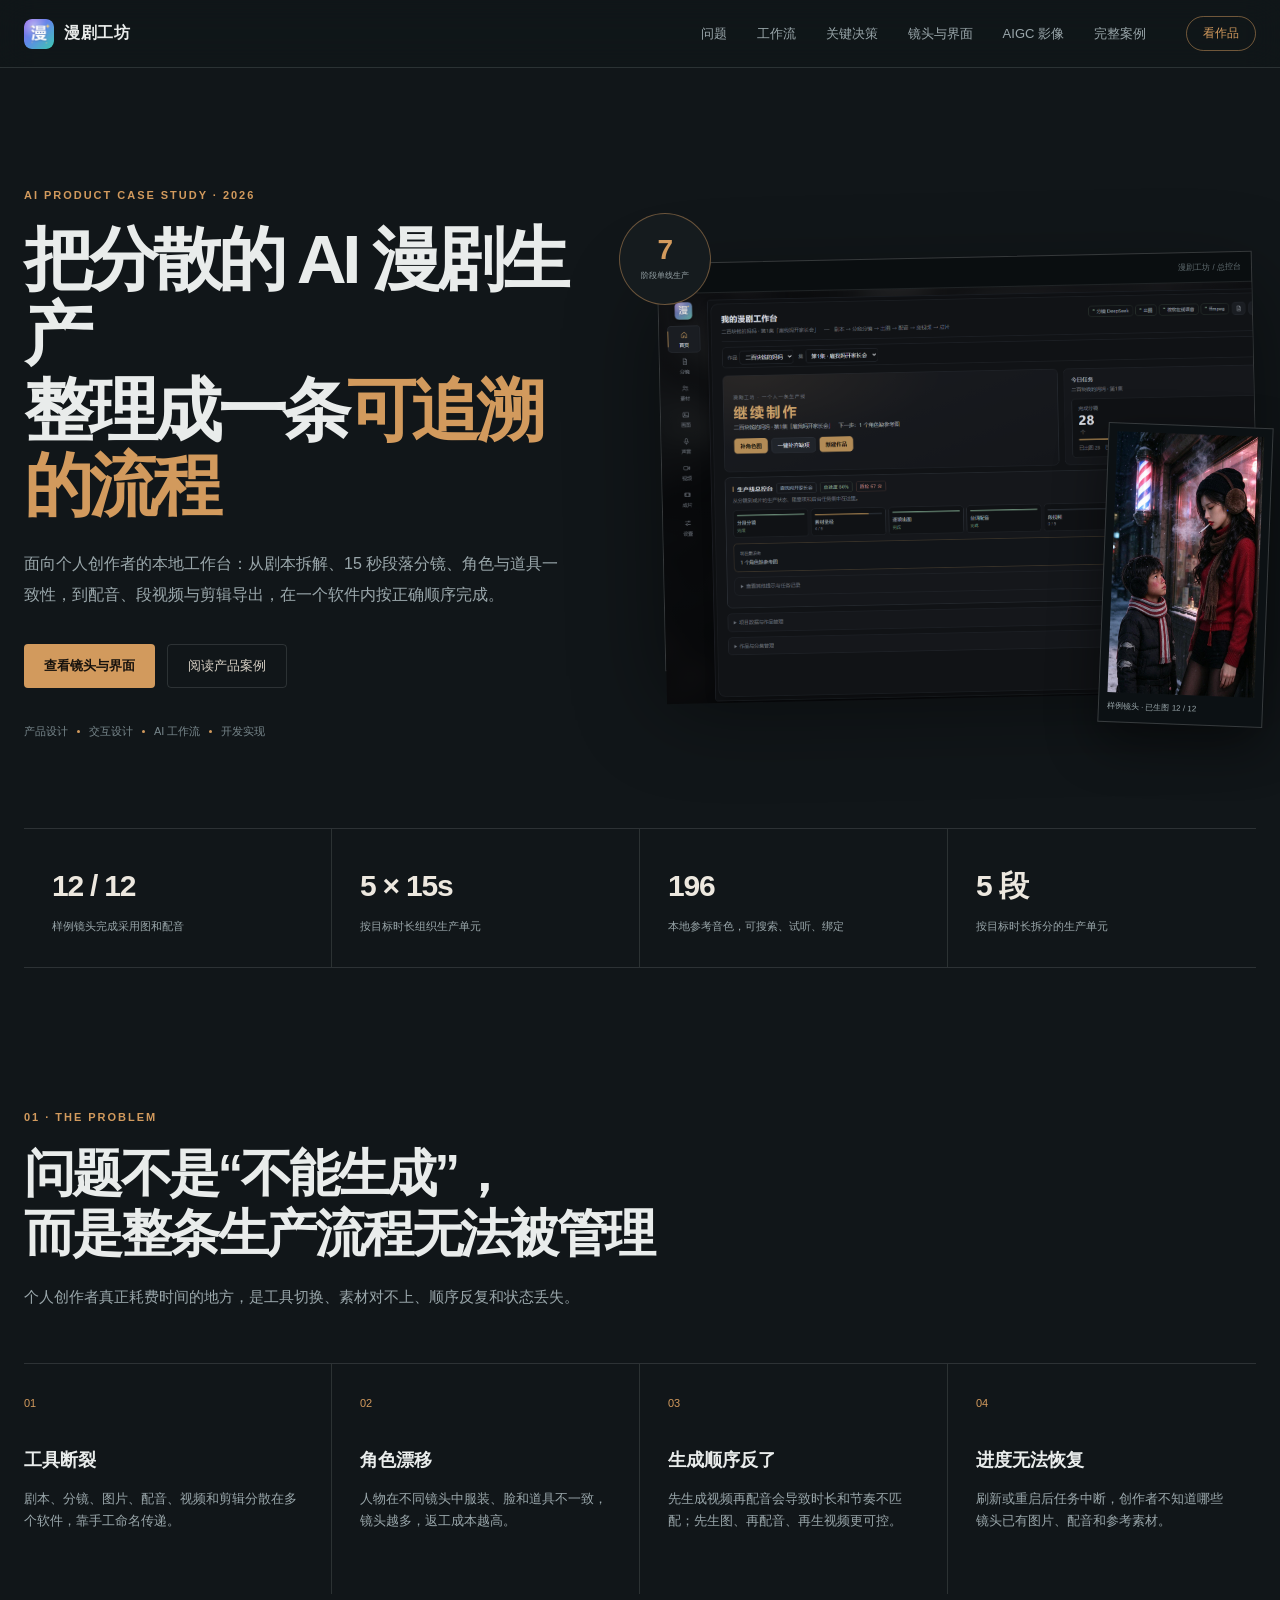
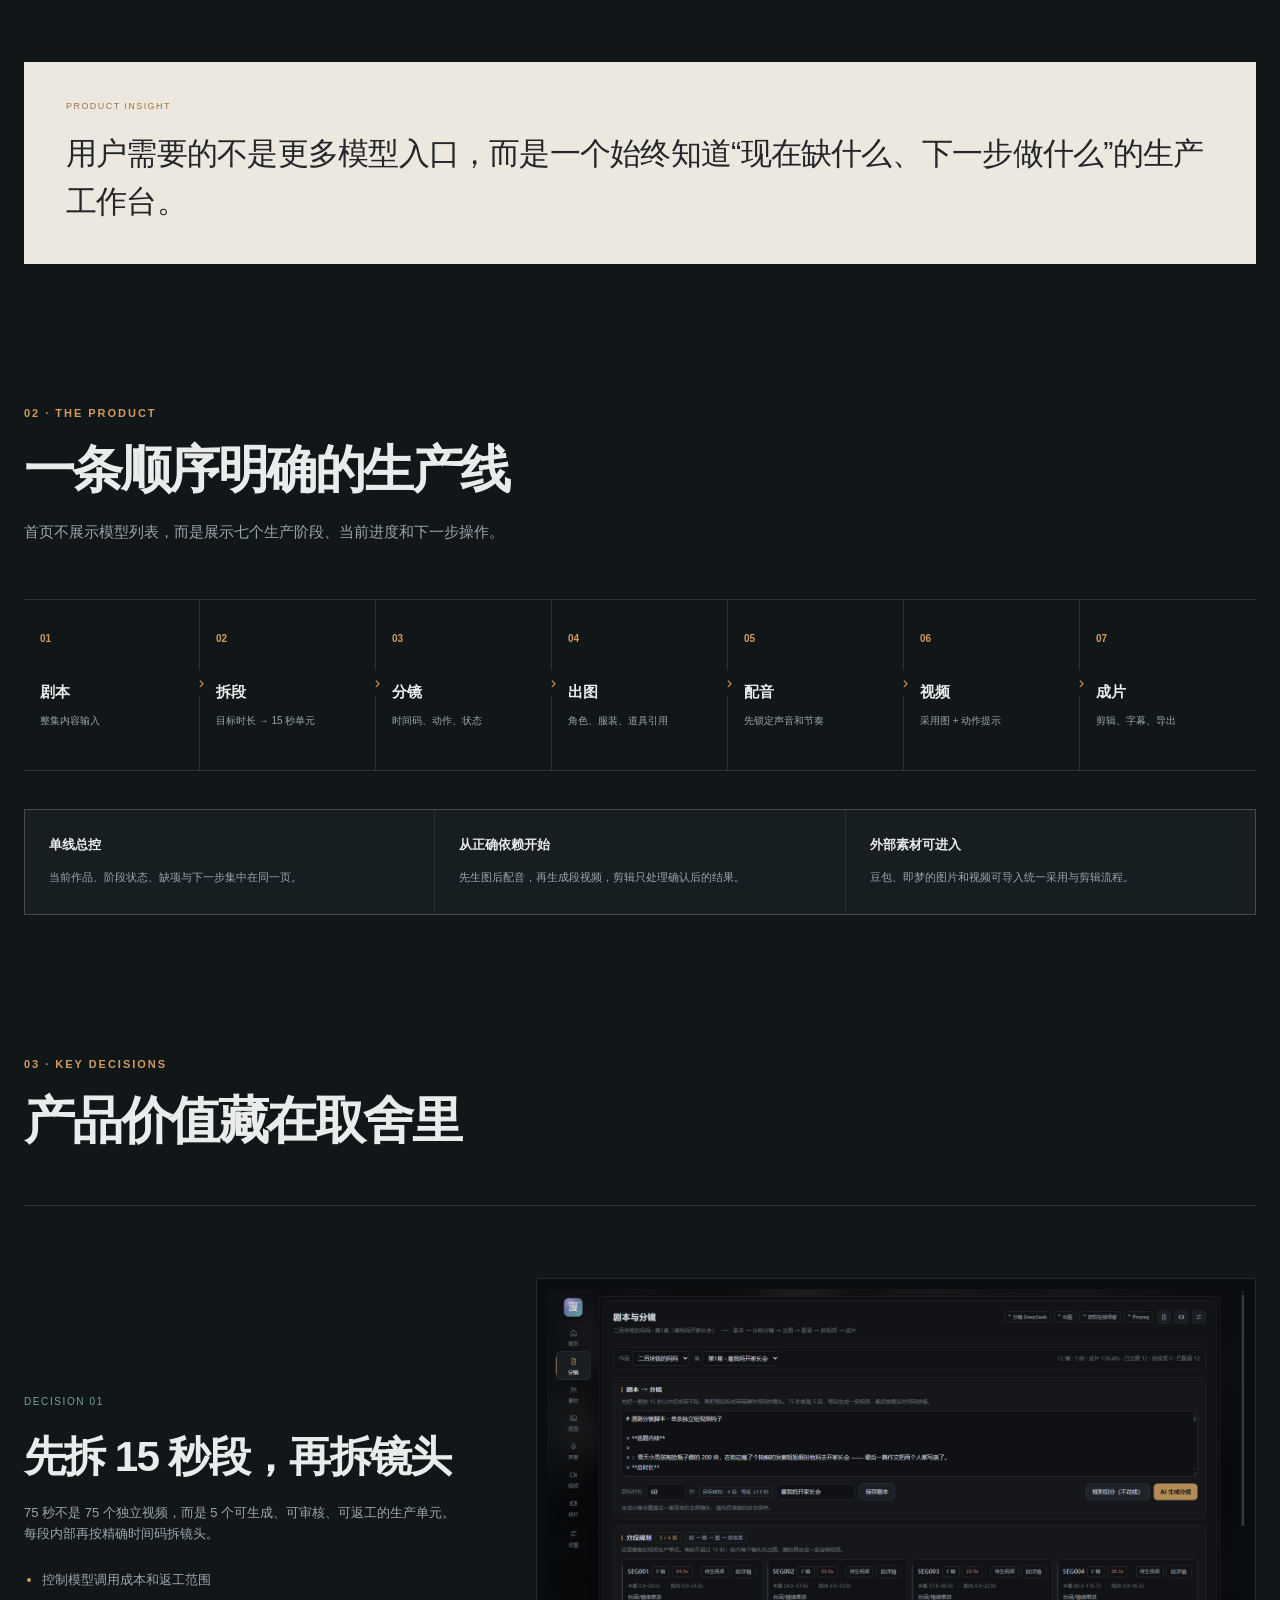
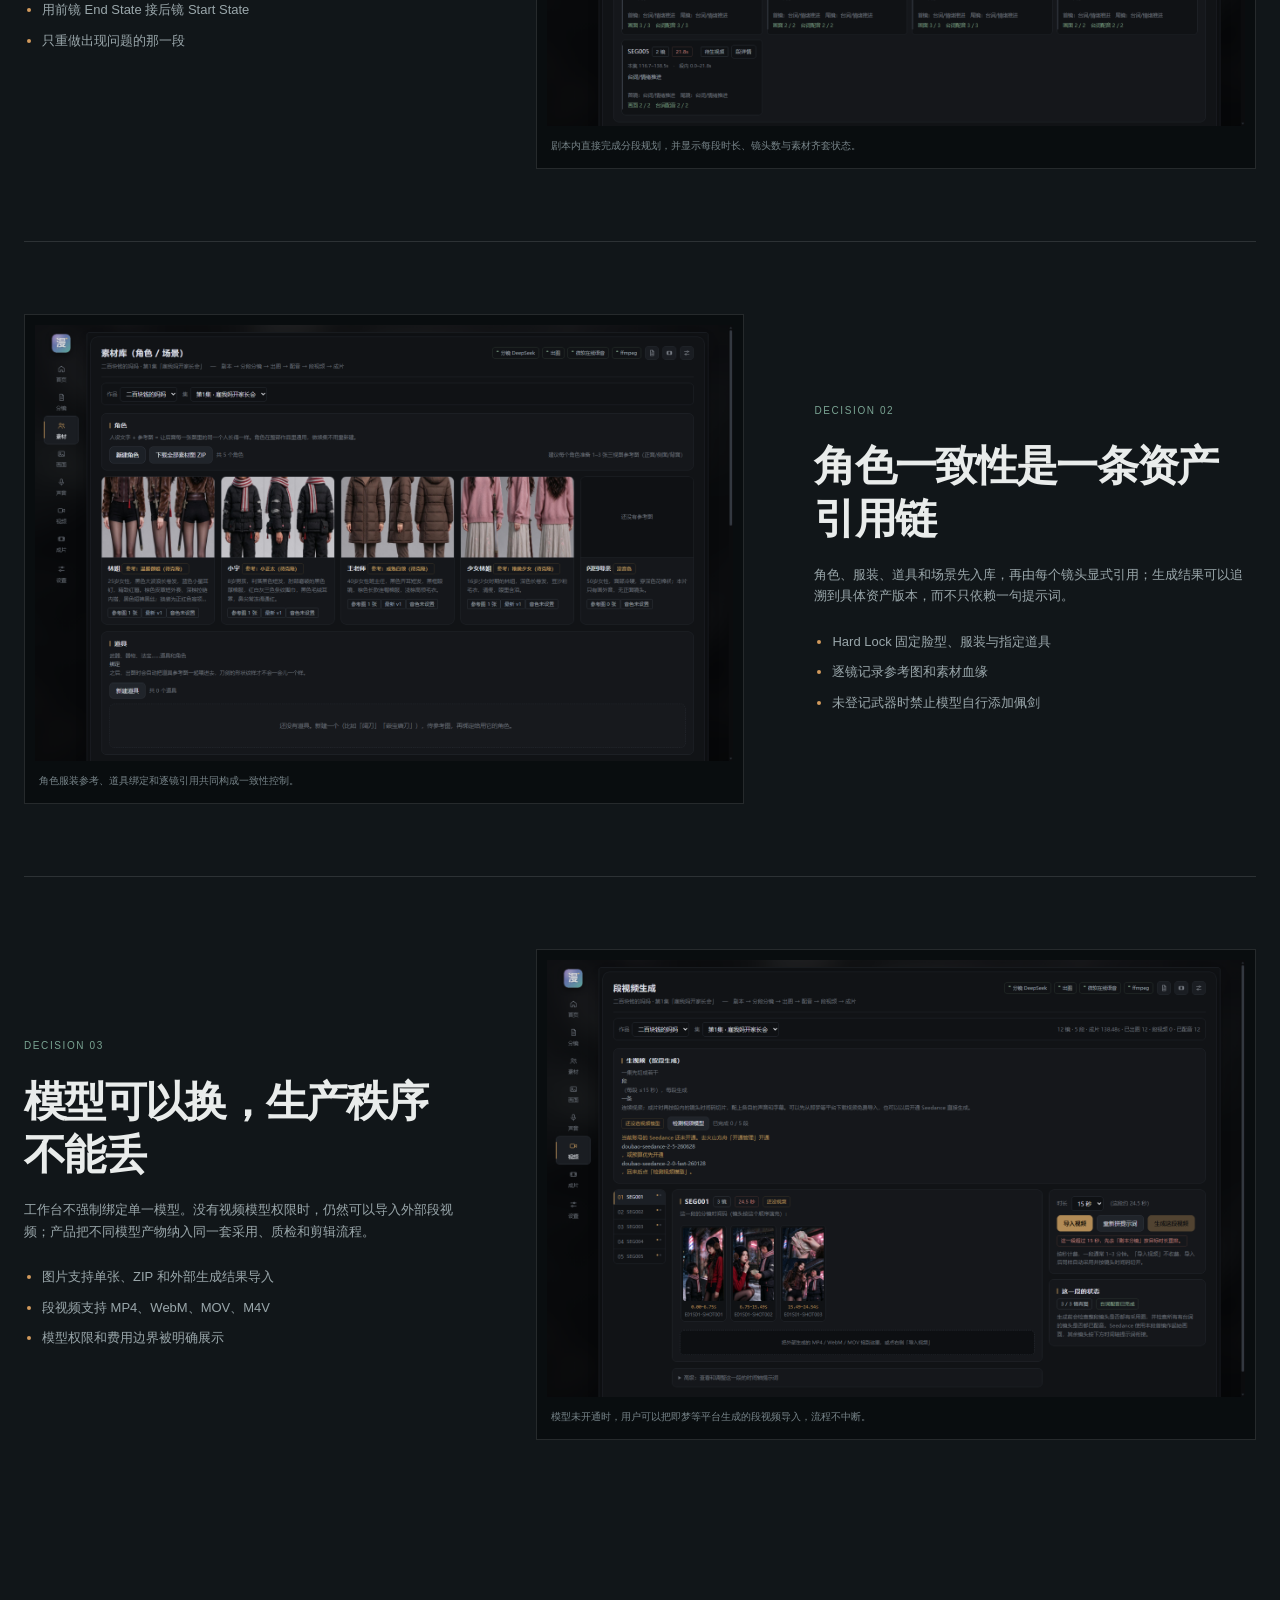
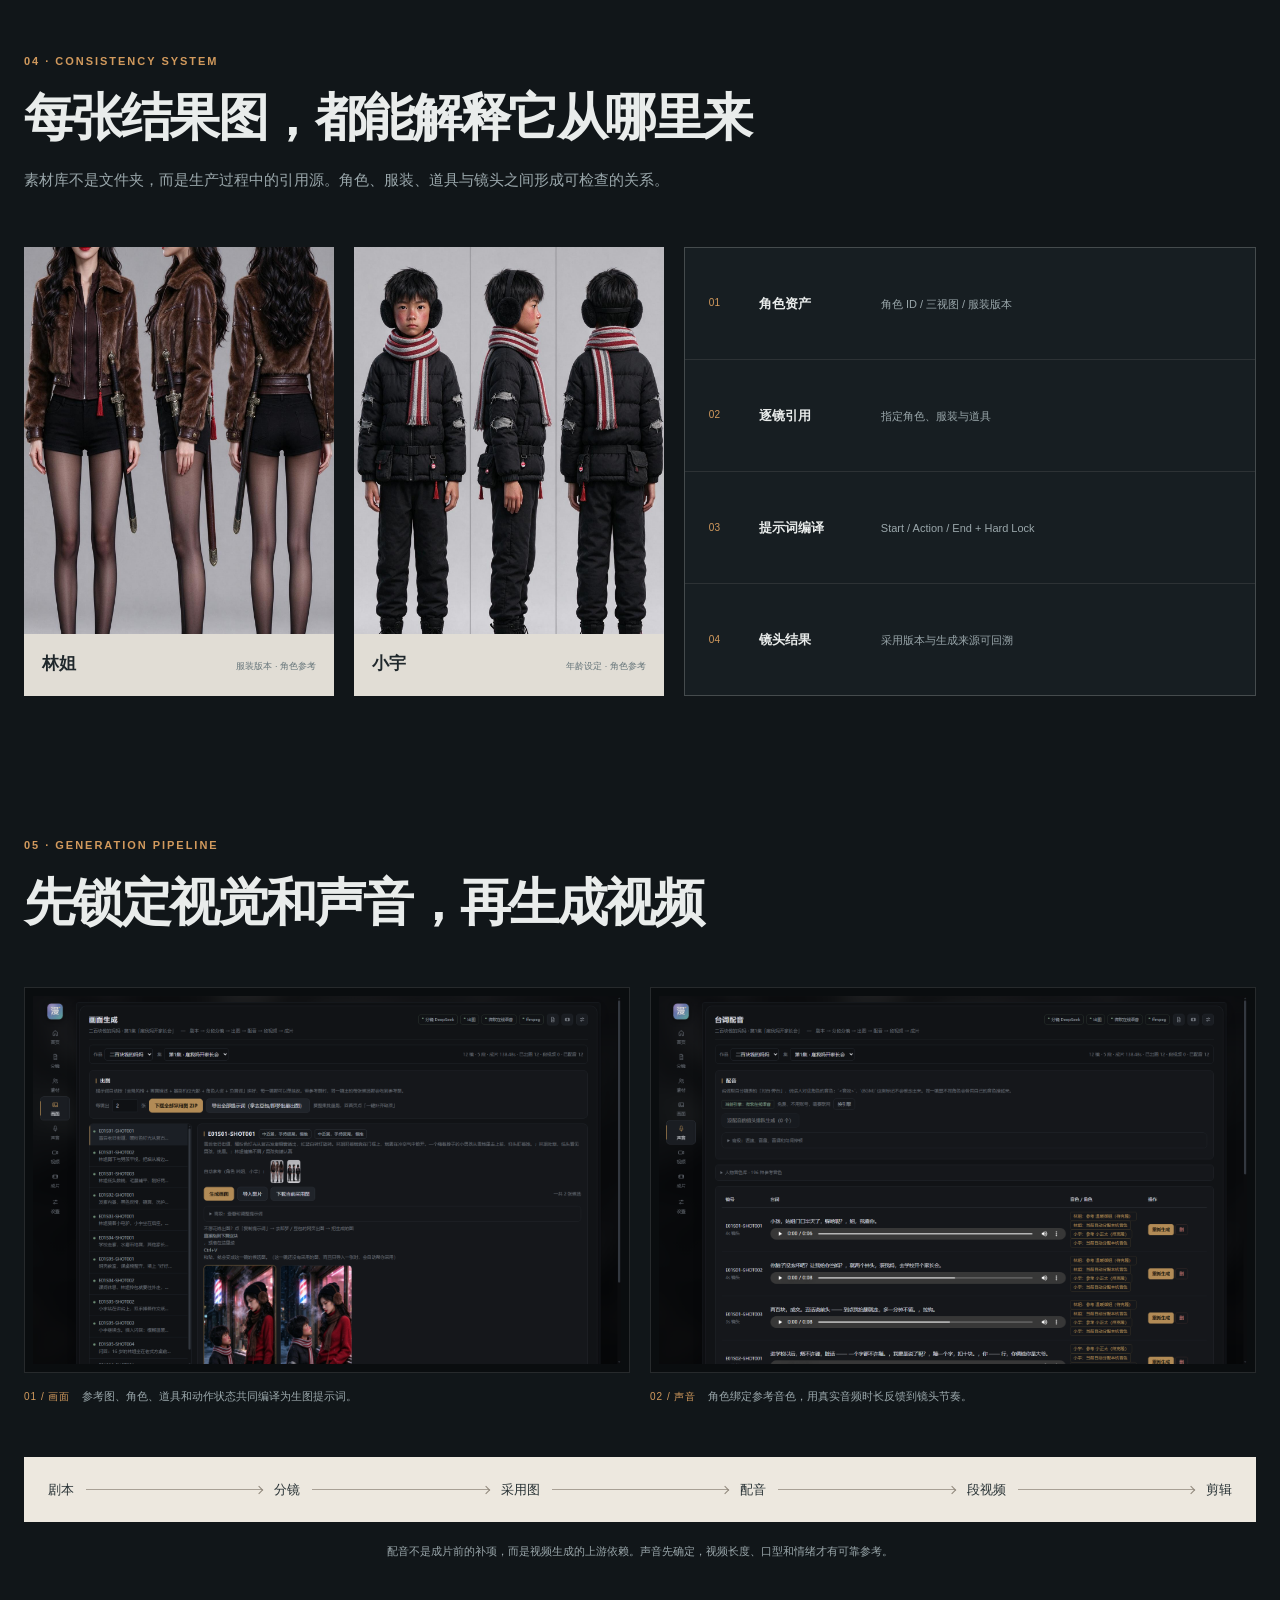
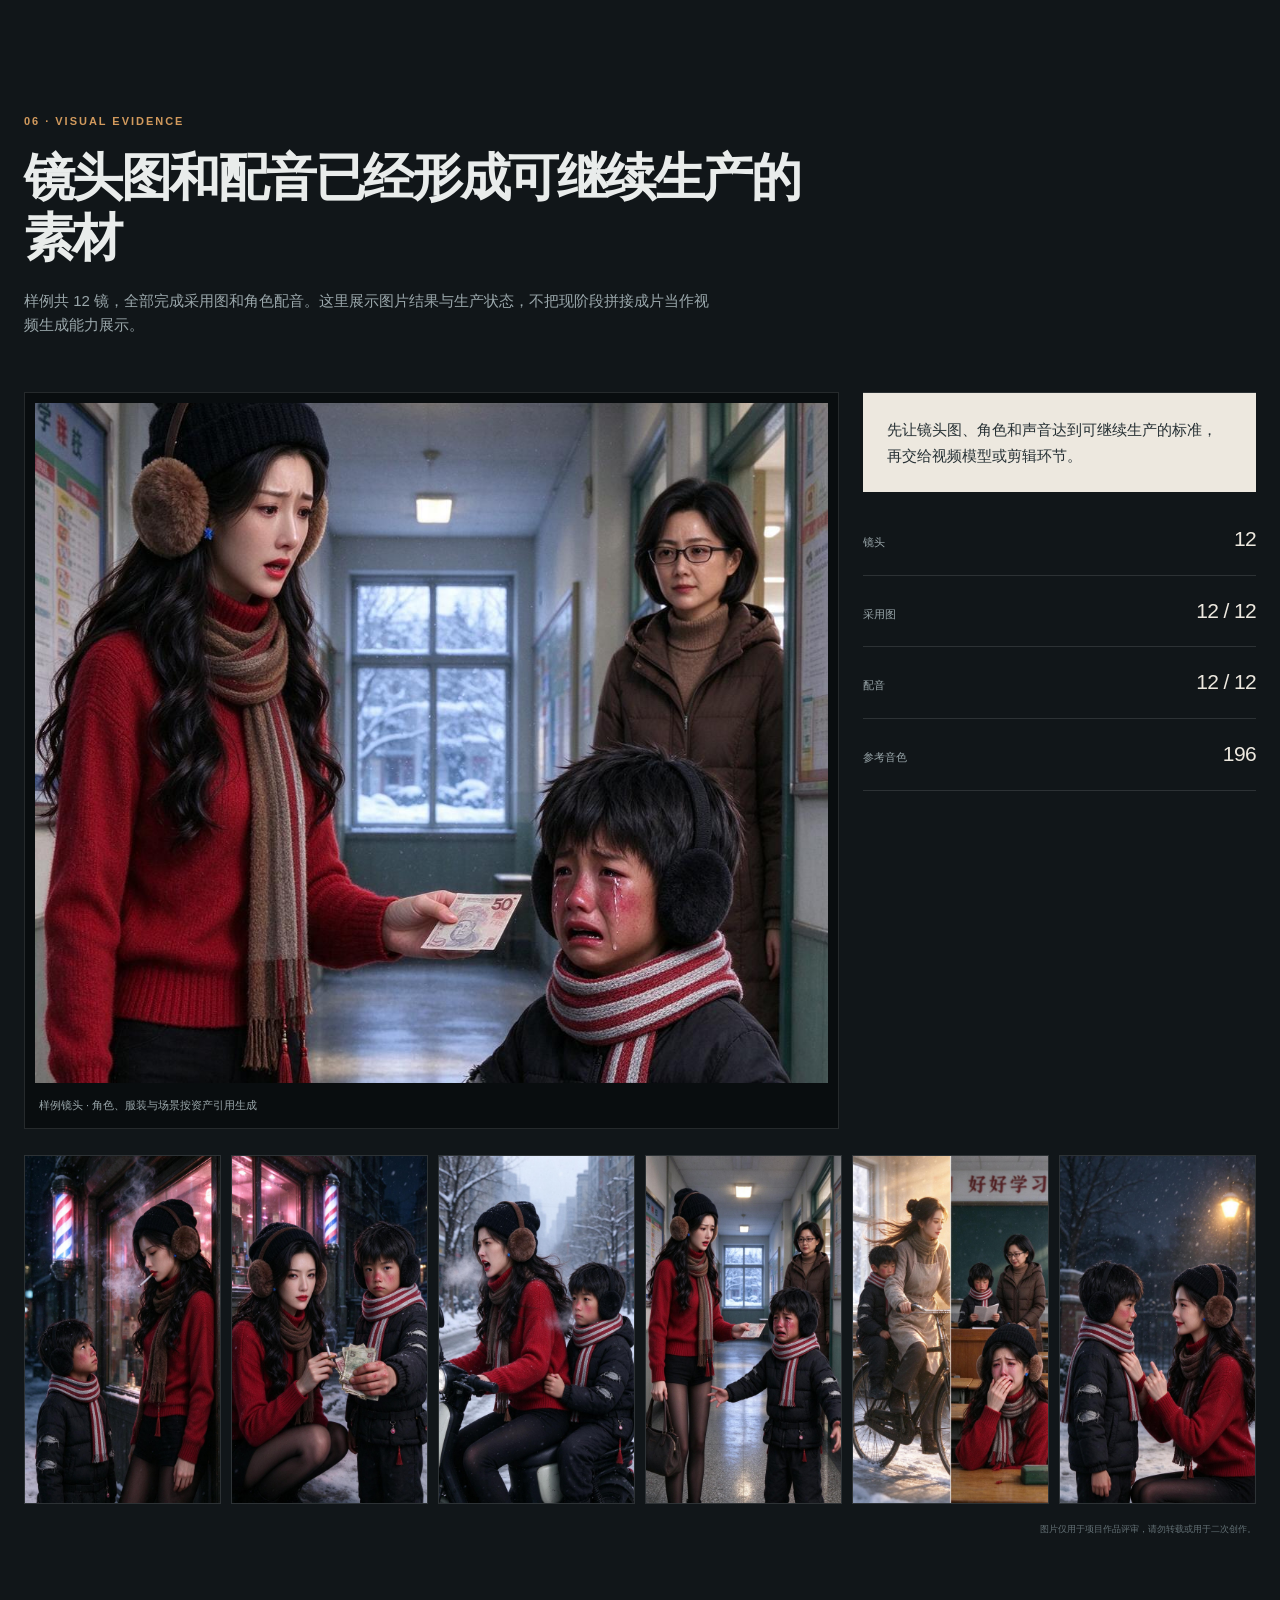
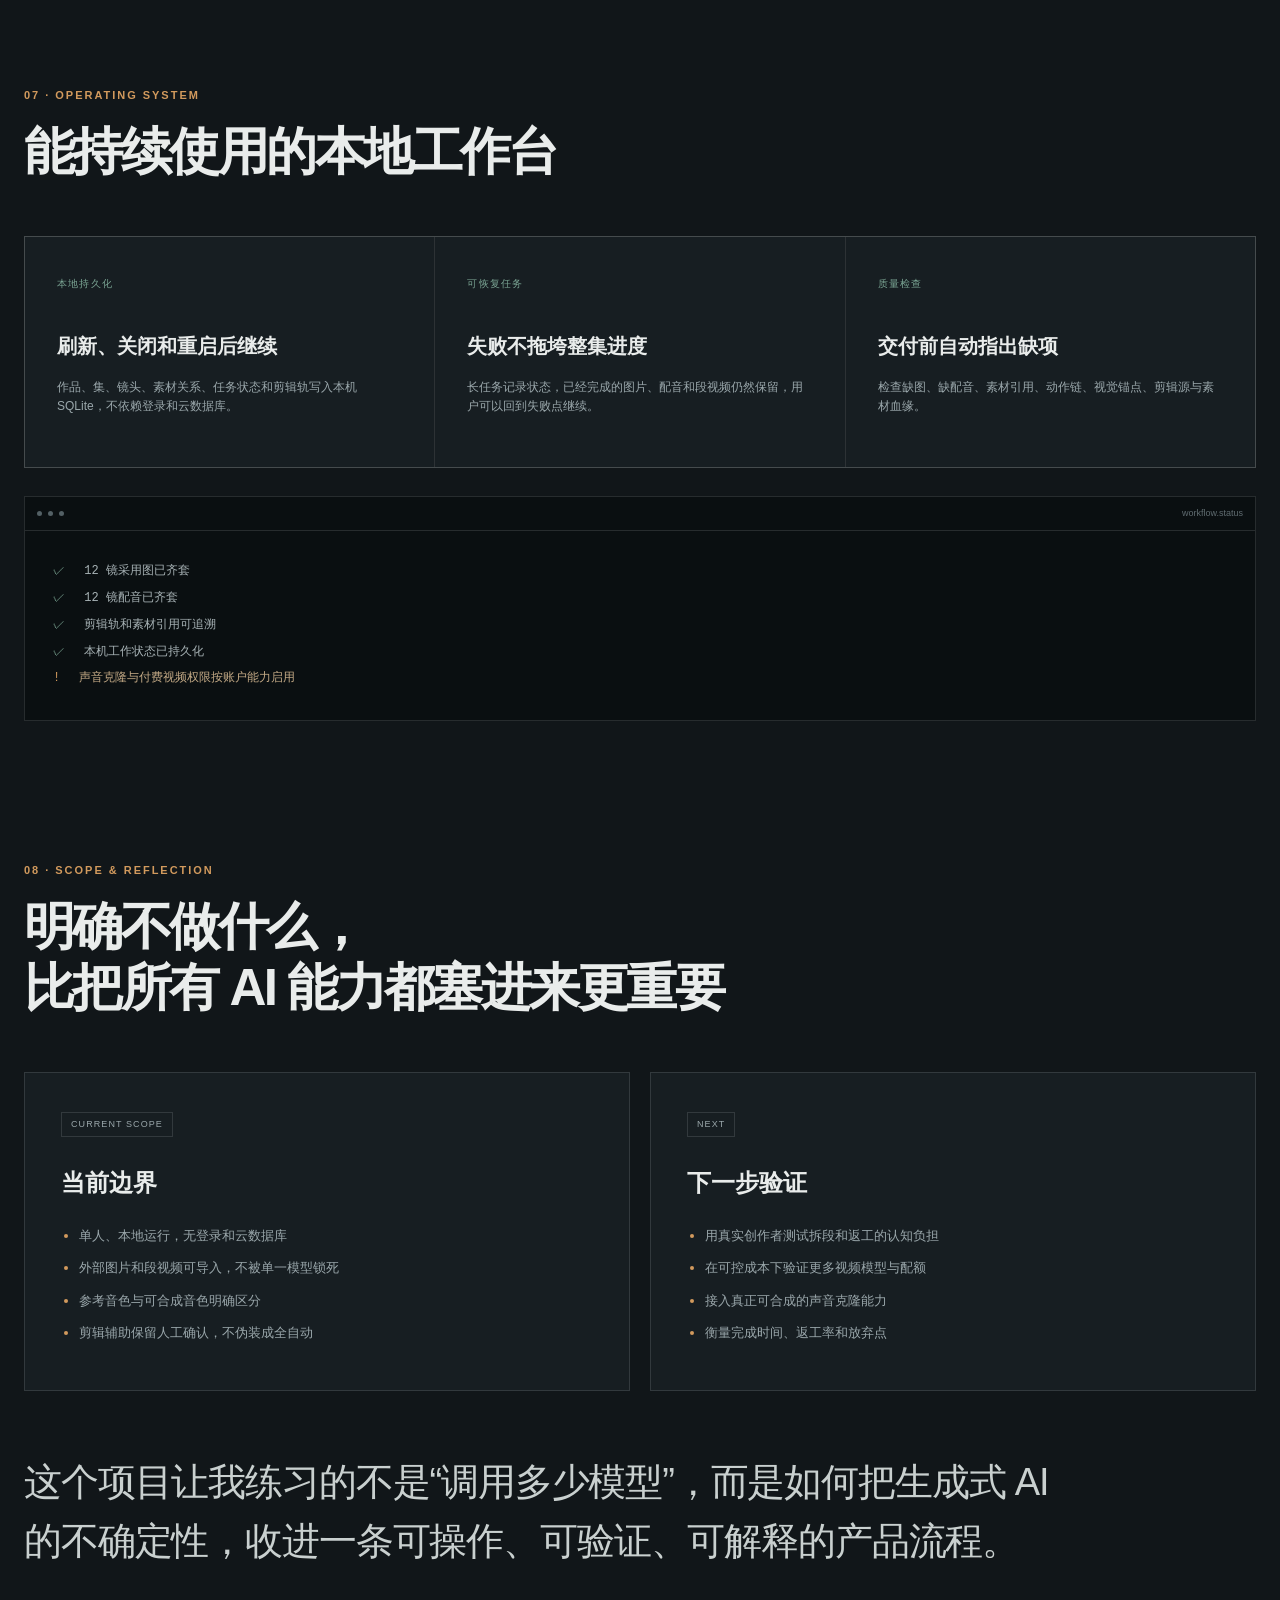
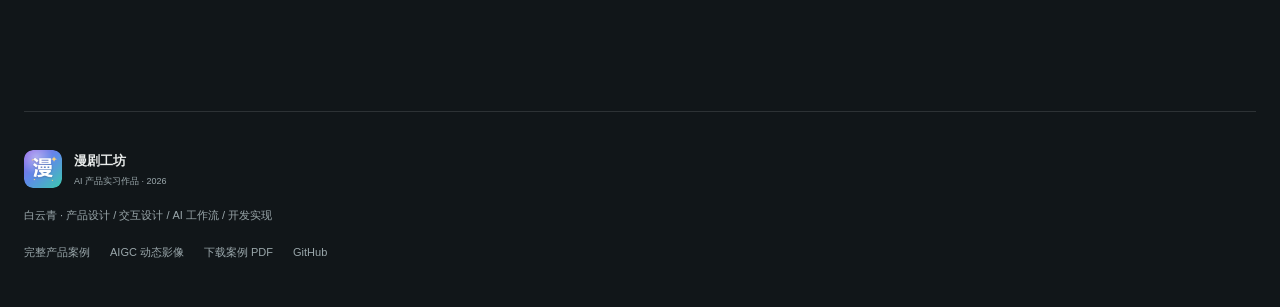
==== commit 0978e21a: "Publish Manju Studio product portfolio" ====
--- a/index.html
+++ b/index.html
@@ -25,6 +25,7 @@
       <a href="#workflow">工作流</a>
       <a href="#decisions">关键决策</a>
       <a href="#output">镜头与界面</a>
+      <a href="aigc/">AIGC 影像</a>
       <a href="case.html">完整案例</a>
     </nav>
     <a class="header-cta" href="#output">看作品</a>
@@ -344,6 +345,7 @@
     <p>白云青 · 产品设计 / 交互设计 / AI 工作流 / 开发实现</p>
     <div class="footer-links">
       <a href="case.html">完整产品案例</a>
+      <a href="aigc/">AIGC 动态影像</a>
       <a href="assets/manju-case.pdf">下载案例 PDF</a>
       <a href="https://github.com/byqnb666" target="_blank" rel="noreferrer">GitHub</a>
     </div>
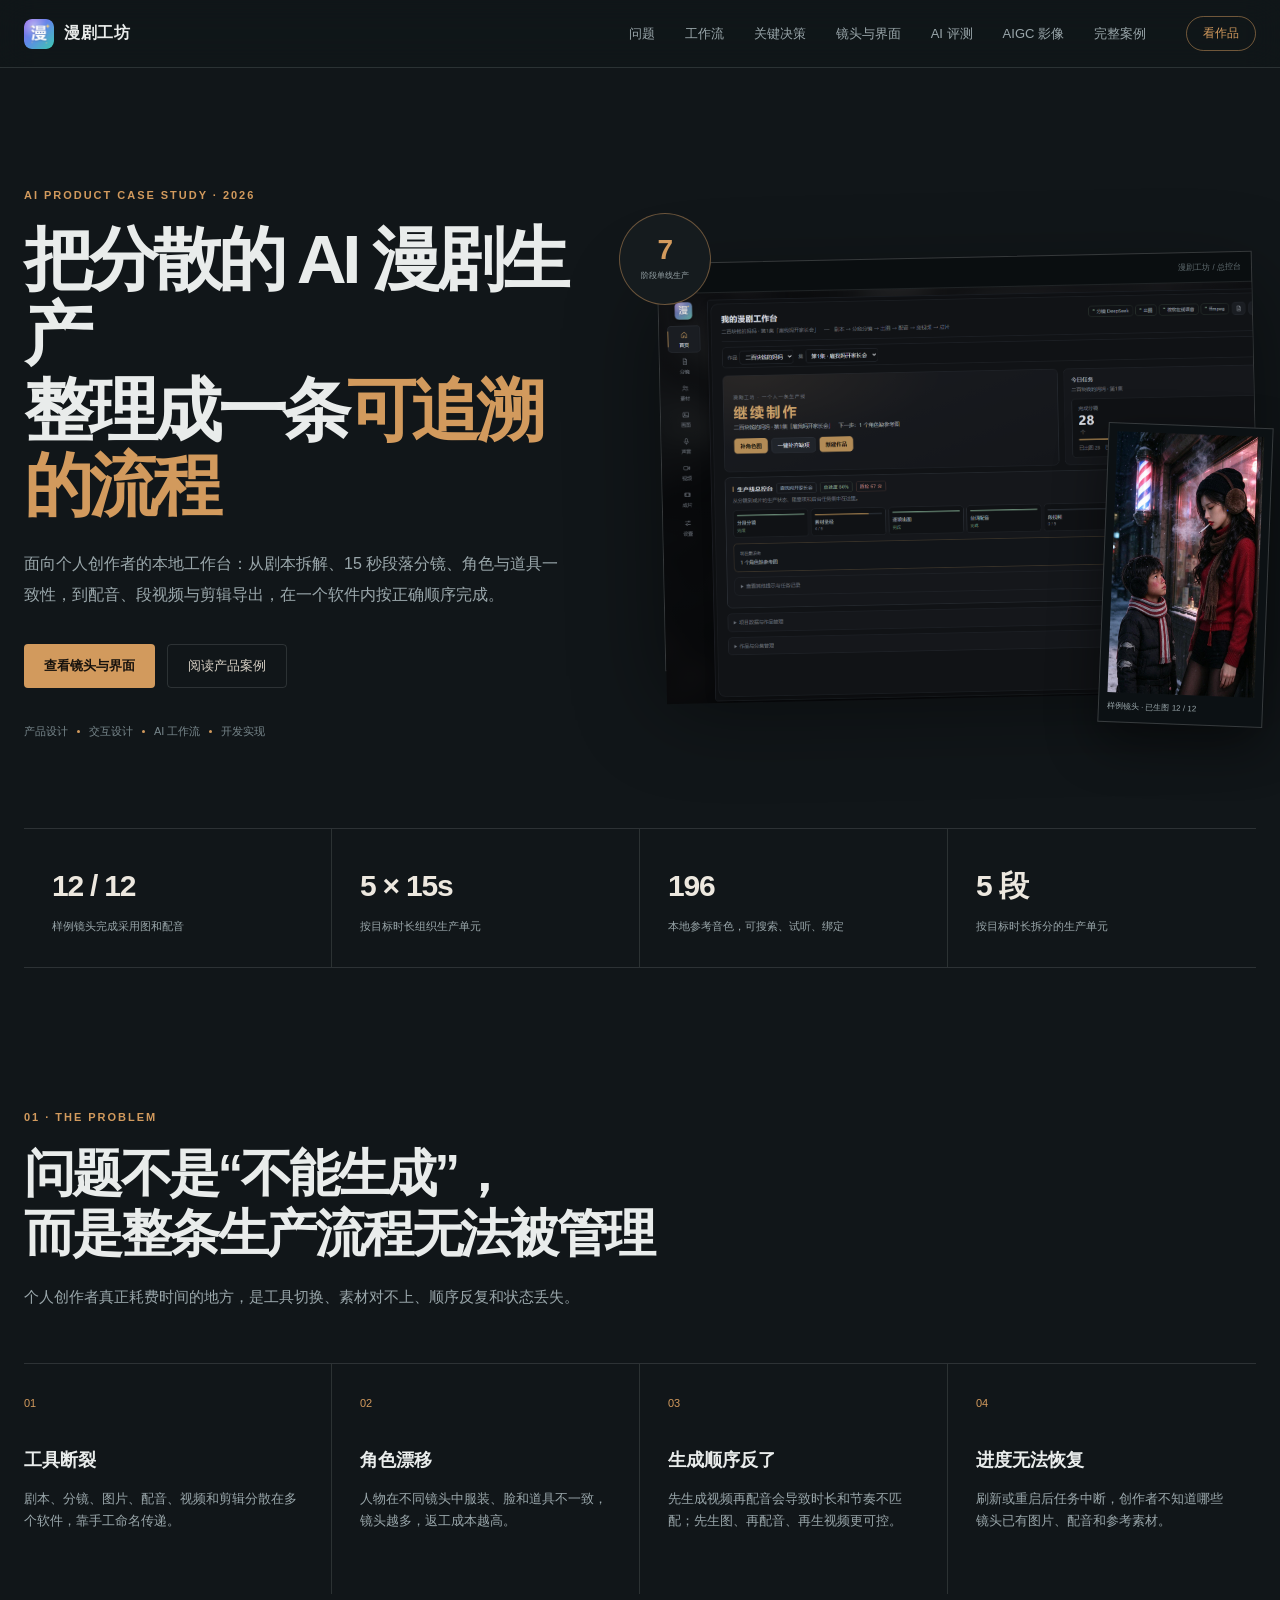
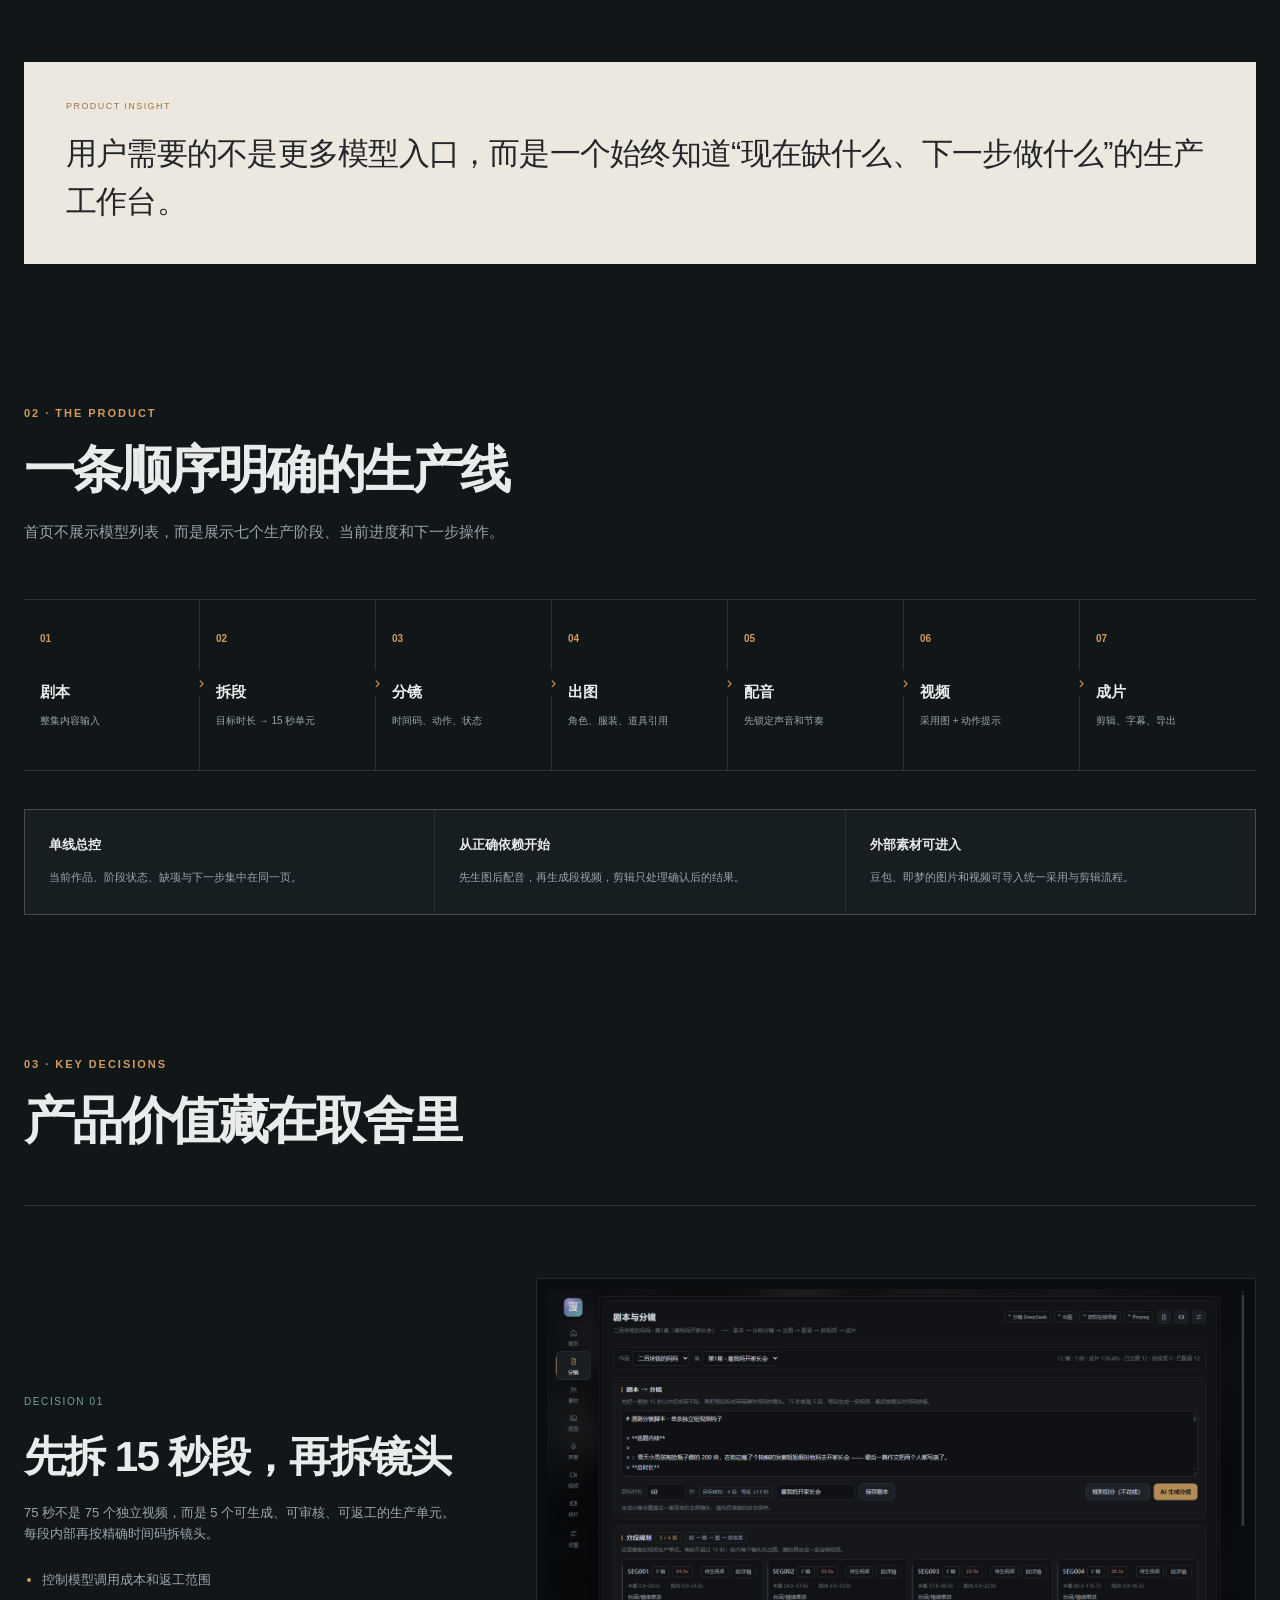
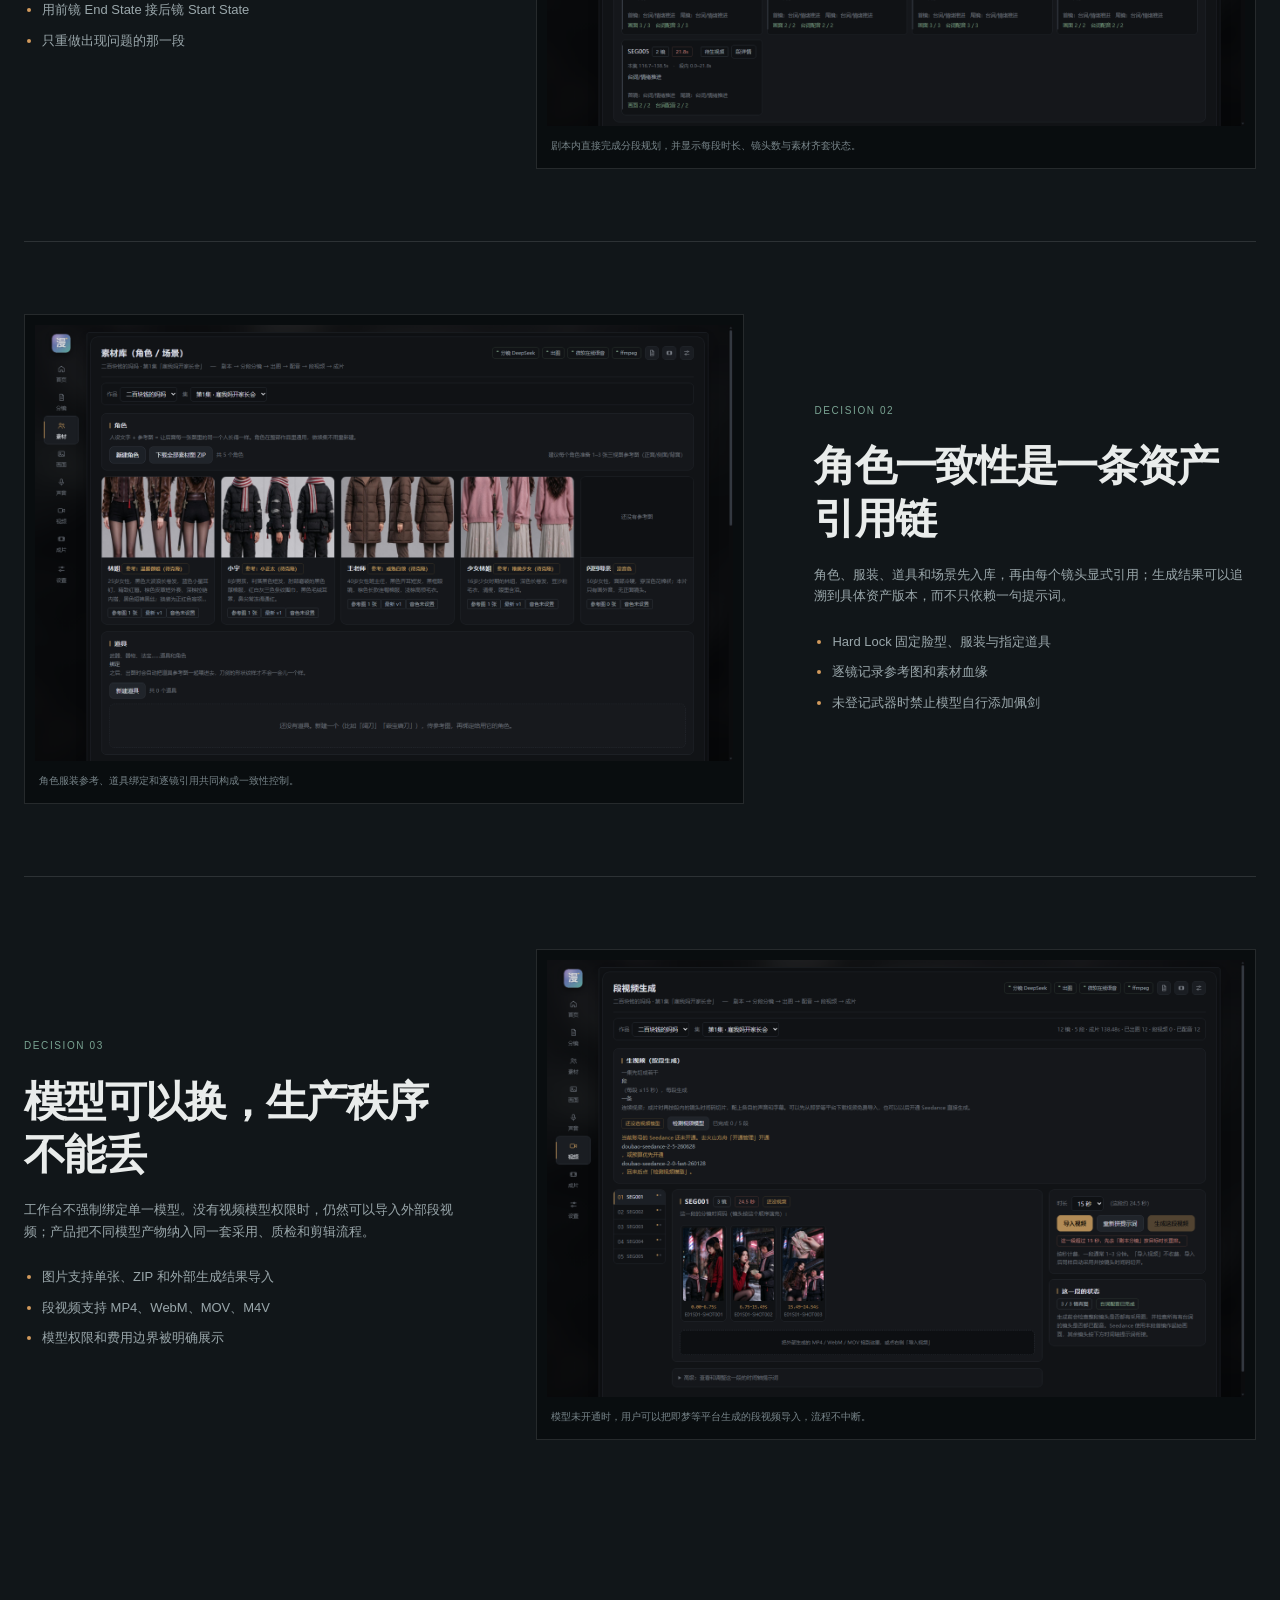
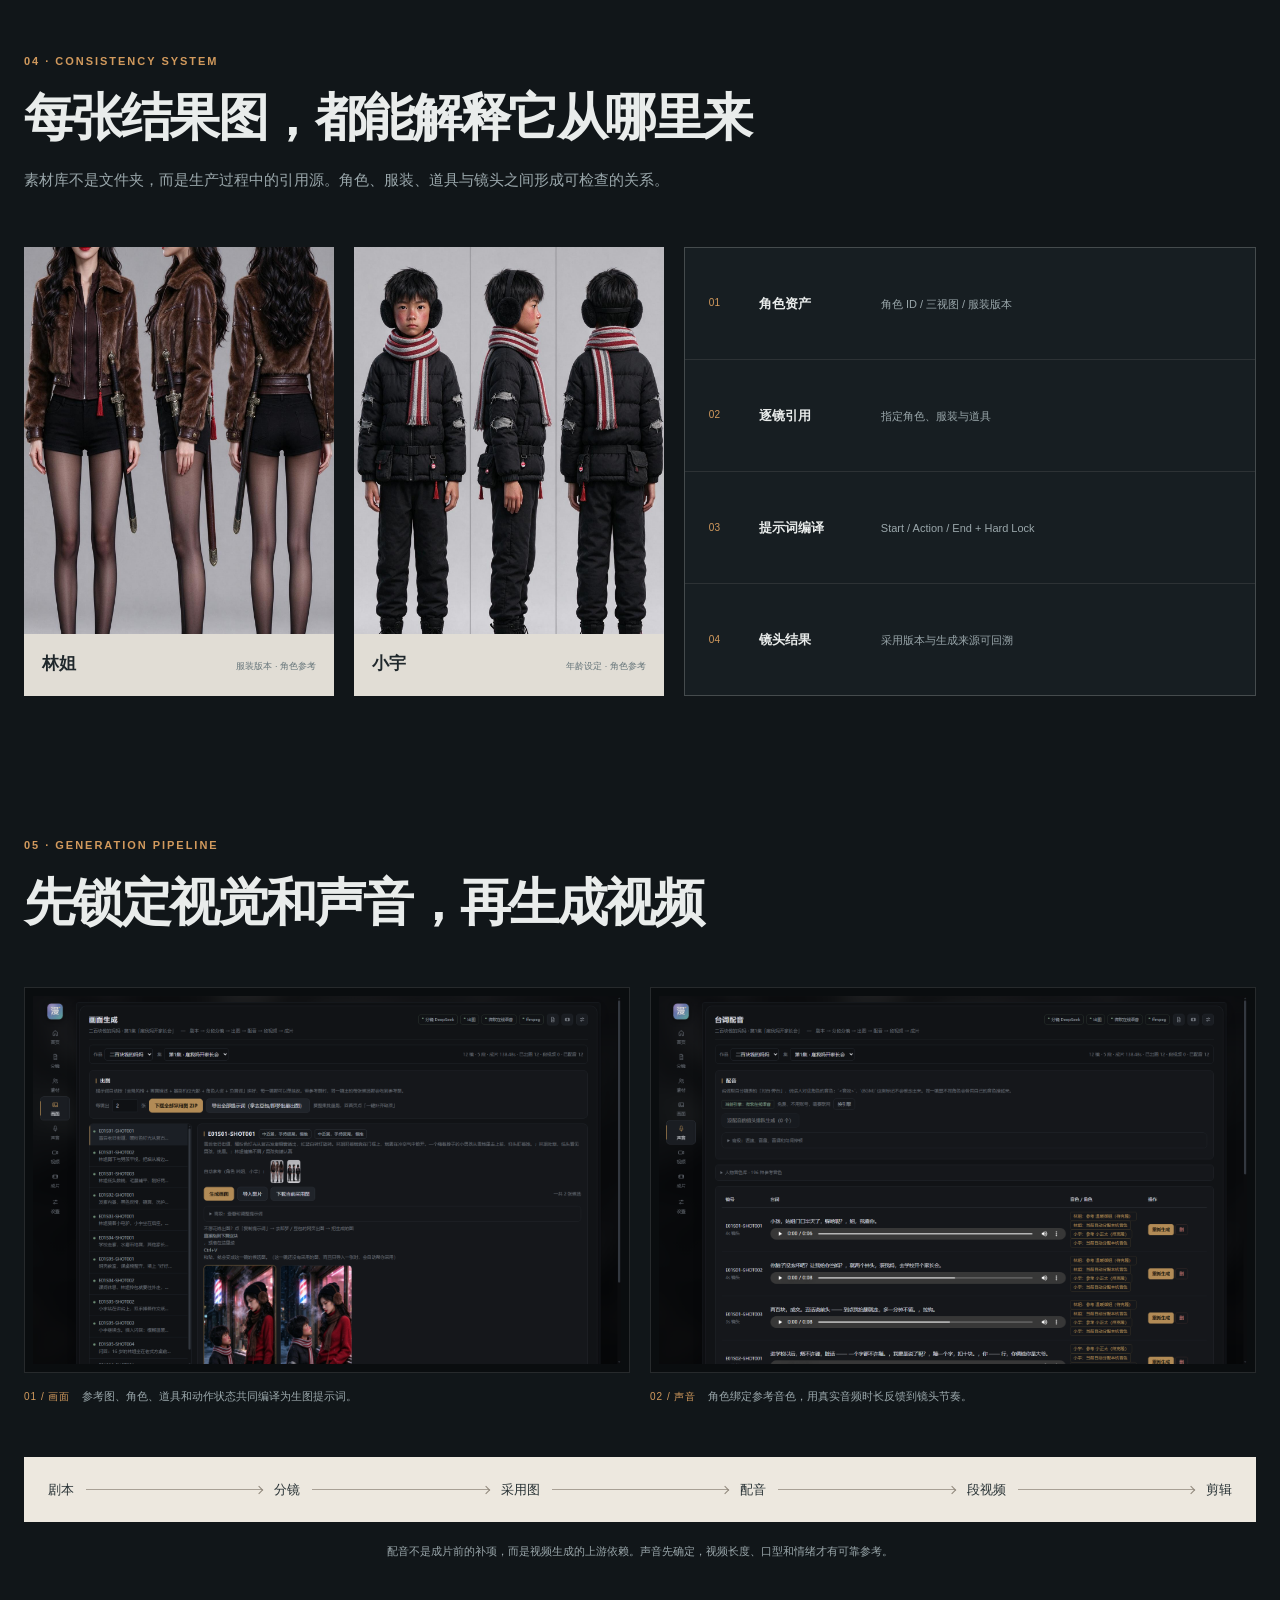
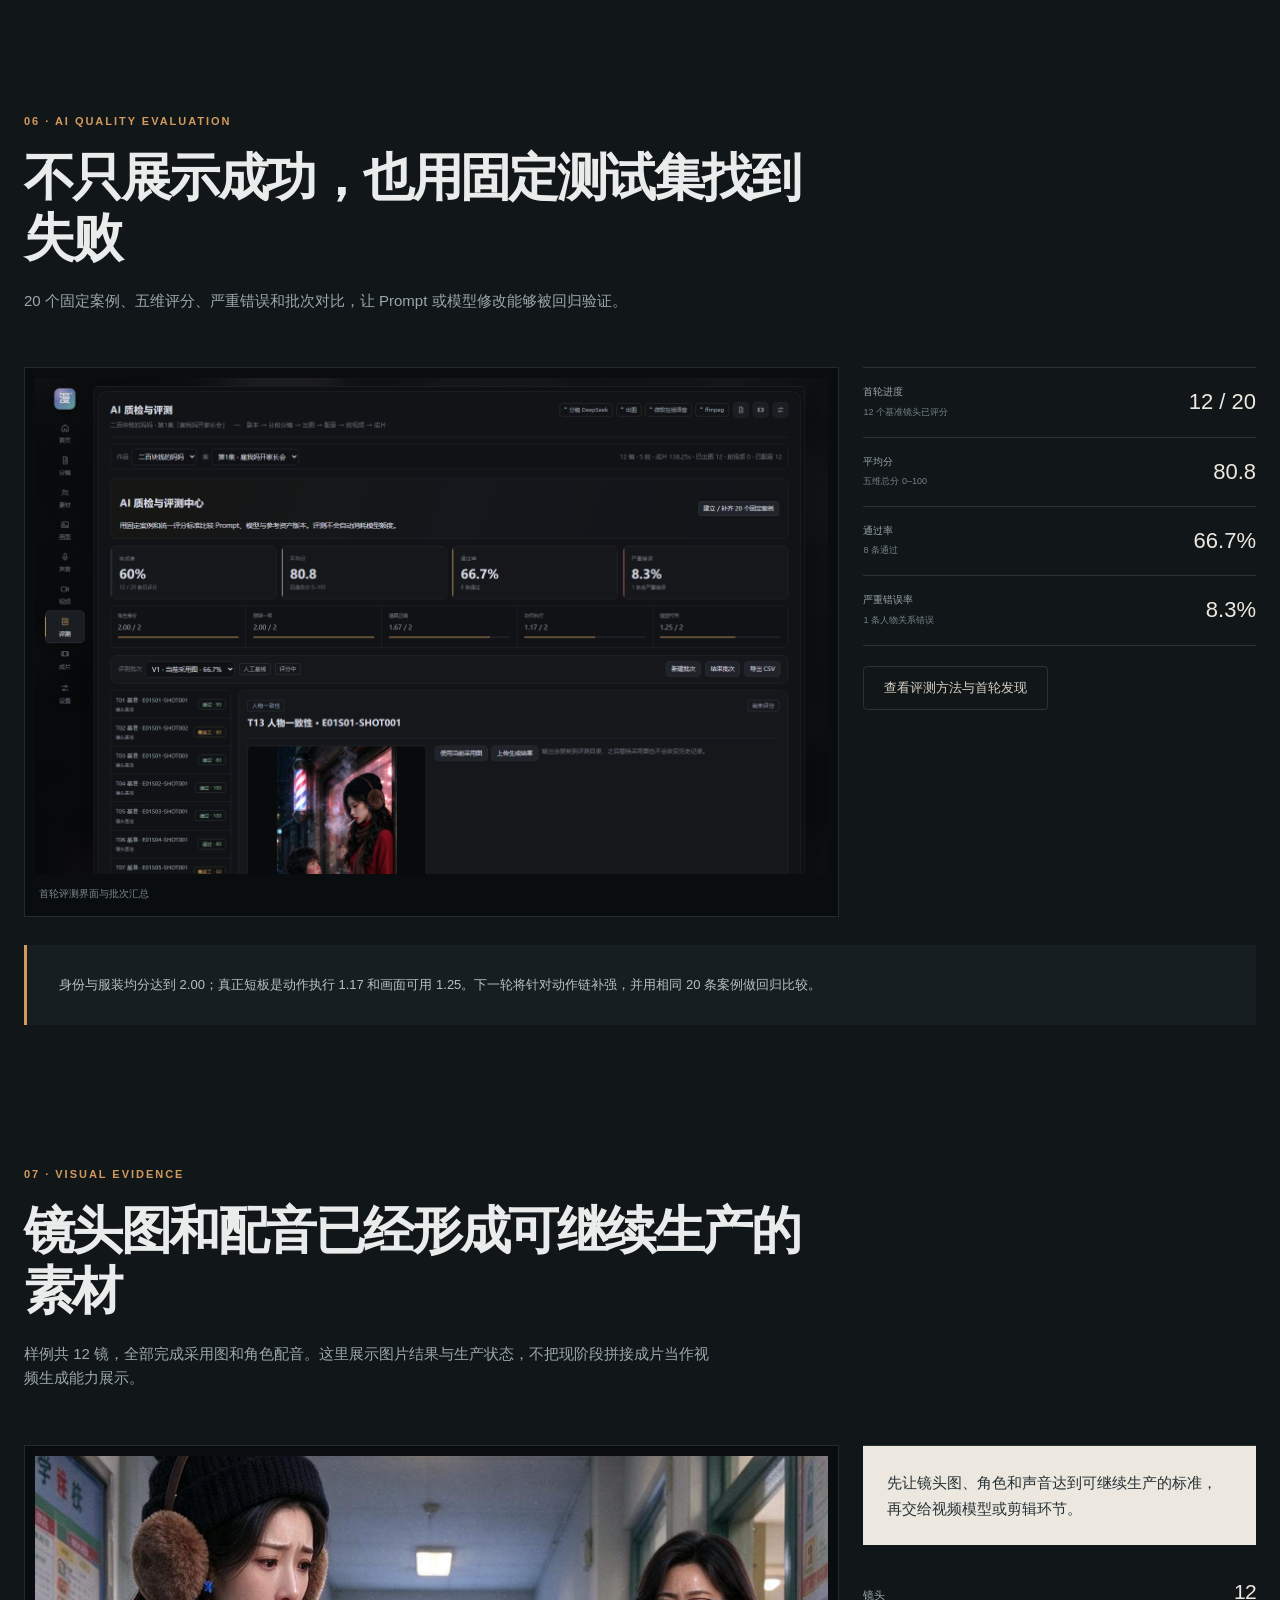
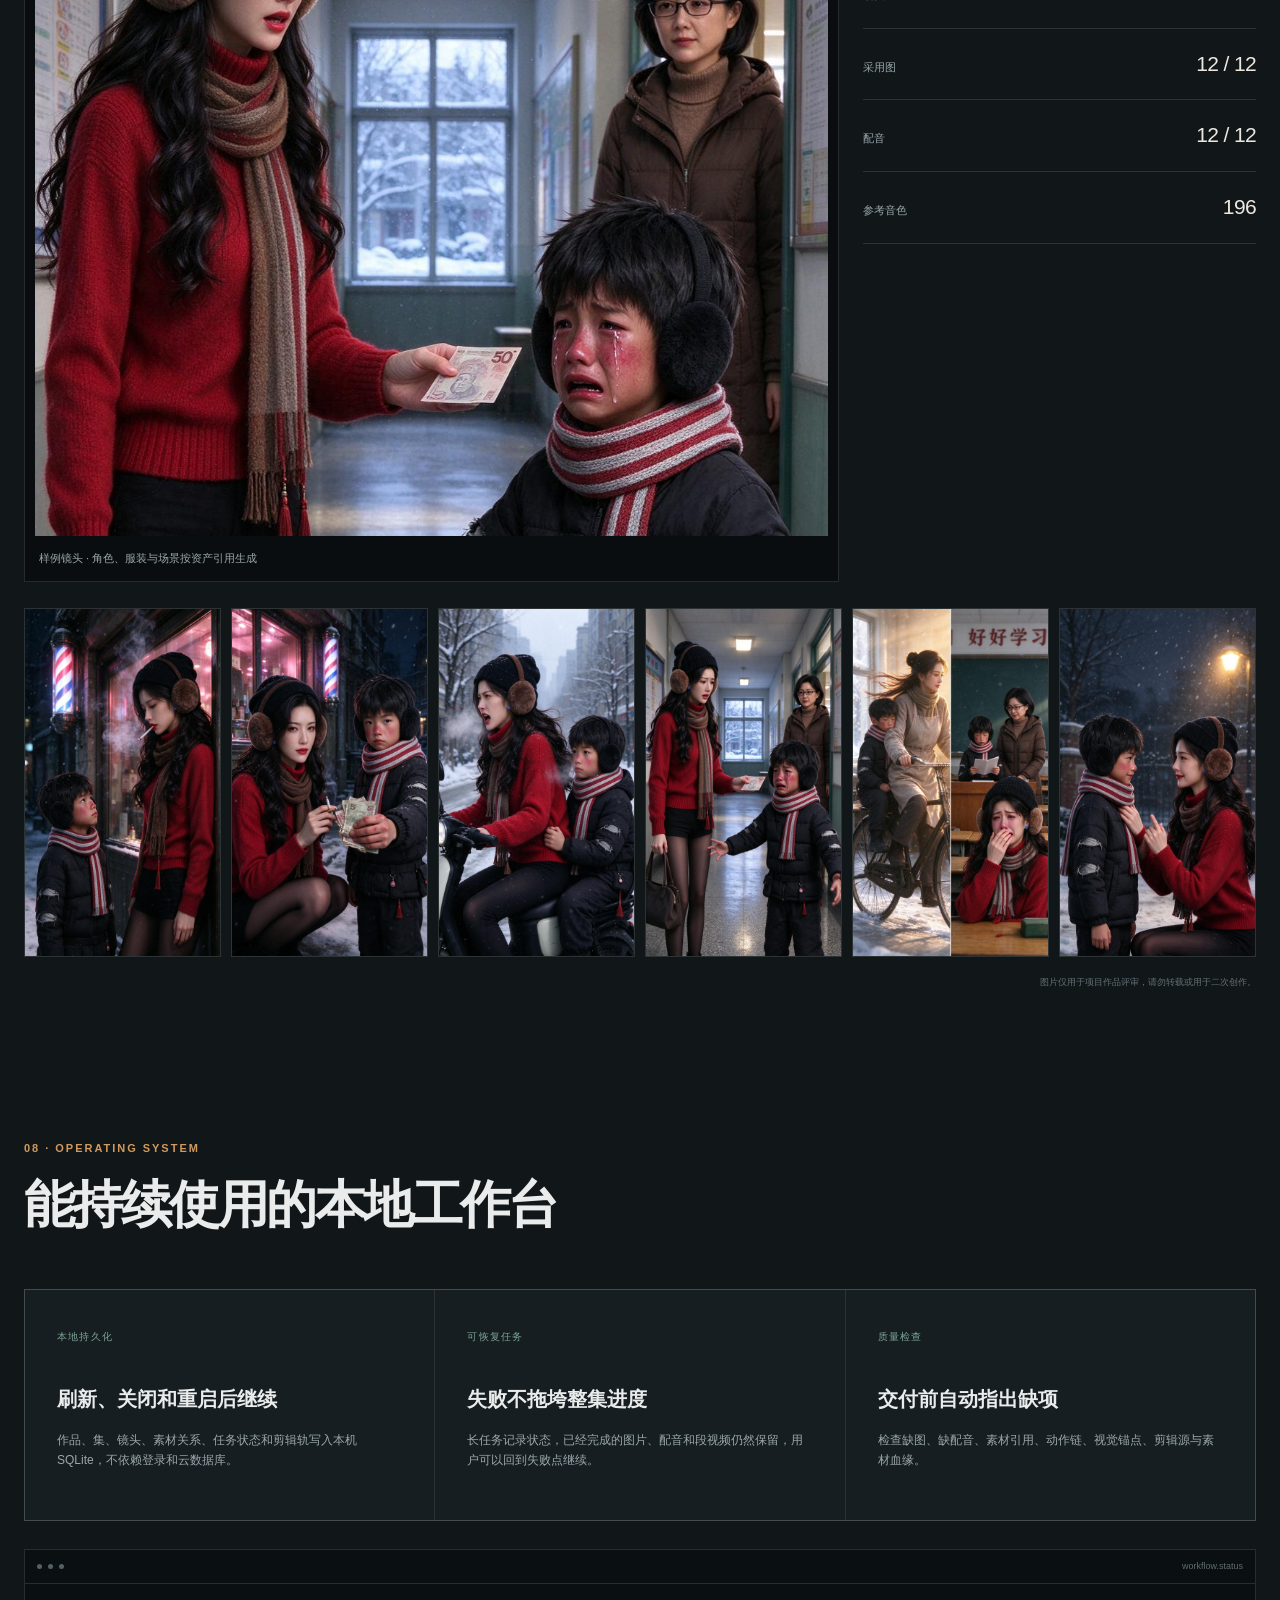
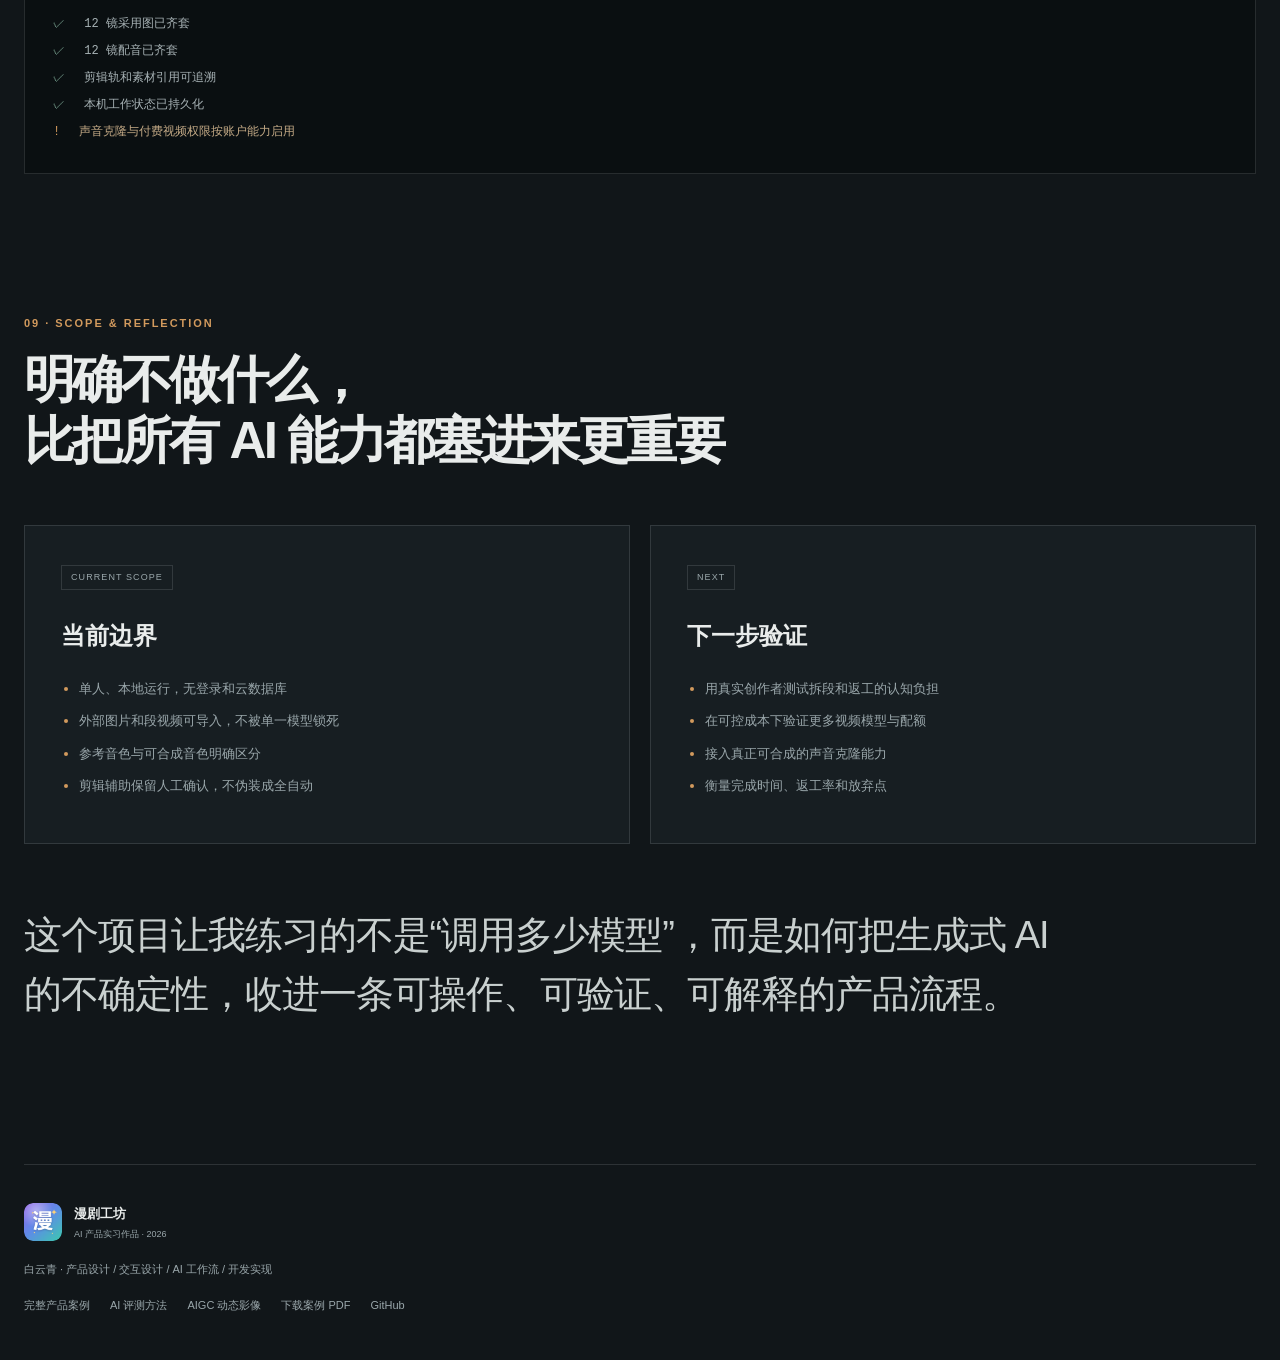
==== commit eb68d45f: "Add AI quality evaluation case study" ====
--- a/index.html
+++ b/index.html
@@ -25,6 +25,7 @@
       <a href="#workflow">工作流</a>
       <a href="#decisions">关键决策</a>
       <a href="#output">镜头与界面</a>
+      <a href="evaluation.html">AI 评测</a>
       <a href="aigc/">AIGC 影像</a>
       <a href="case.html">完整案例</a>
     </nav>
@@ -240,9 +241,41 @@
       <p class="order-note reveal">配音不是成片前的补项，而是视频生成的上游依赖。声音先确定，视频长度、口型和情绪才有可靠参考。</p>
     </section>
 
+    <section class="section evaluation">
+      <div class="section-head reveal">
+        <p class="eyebrow">06 · AI QUALITY EVALUATION</p>
+        <h2>不只展示成功，也用固定测试集找到失败</h2>
+        <p>20 个固定案例、五维评分、严重错误和批次对比，让 Prompt 或模型修改能够被回归验证。</p>
+      </div>
+      <div class="evaluation-layout">
+        <figure class="reveal eval-product-shot">
+          <img src="assets/screens/evals.png" alt="AI 质检与评测中心">
+          <figcaption>首轮评测界面与批次汇总</figcaption>
+        </figure>
+        <div class="evaluation-copy reveal">
+          <div class="evaluation-scoreline">
+            <span>首轮进度</span><strong>12 / 20</strong><small>12 个基准镜头已评分</small>
+          </div>
+          <div class="evaluation-scoreline">
+            <span>平均分</span><strong>80.8</strong><small>五维总分 0–100</small>
+          </div>
+          <div class="evaluation-scoreline">
+            <span>通过率</span><strong>66.7%</strong><small>8 条通过</small>
+          </div>
+          <div class="evaluation-scoreline">
+            <span>严重错误率</span><strong>8.3%</strong><small>1 条人物关系错误</small>
+          </div>
+          <a class="button secondary" href="evaluation.html">查看评测方法与首轮发现</a>
+        </div>
+      </div>
+      <div class="evaluation-insight reveal">
+        身份与服装均分达到 2.00；真正短板是动作执行 1.17 和画面可用 1.25。下一轮将针对动作链补强，并用相同 20 条案例做回归比较。
+      </div>
+    </section>
+
     <section class="section demo" id="output">
       <div class="section-head reveal">
-        <p class="eyebrow">06 · VISUAL EVIDENCE</p>
+        <p class="eyebrow">07 · VISUAL EVIDENCE</p>
         <h2>镜头图和配音已经形成可继续生产的素材</h2>
         <p>样例共 12 镜，全部完成采用图和角色配音。这里展示图片结果与生产状态，不把现阶段拼接成片当作视频生成能力展示。</p>
       </div>
@@ -272,7 +305,7 @@
 
     <section class="section operating">
       <div class="section-head reveal">
-        <p class="eyebrow">07 · OPERATING SYSTEM</p>
+        <p class="eyebrow">08 · OPERATING SYSTEM</p>
         <h2>能持续使用的本地工作台</h2>
       </div>
       <div class="operating-grid">
@@ -306,7 +339,7 @@
 
     <section class="section review">
       <div class="section-head reveal">
-        <p class="eyebrow">08 · SCOPE & REFLECTION</p>
+        <p class="eyebrow">09 · SCOPE & REFLECTION</p>
         <h2>明确不做什么，<br>比把所有 AI 能力都塞进来更重要</h2>
       </div>
       <div class="review-grid">
@@ -345,6 +378,7 @@
     <p>白云青 · 产品设计 / 交互设计 / AI 工作流 / 开发实现</p>
     <div class="footer-links">
       <a href="case.html">完整产品案例</a>
+      <a href="evaluation.html">AI 评测方法</a>
       <a href="aigc/">AIGC 动态影像</a>
       <a href="assets/manju-case.pdf">下载案例 PDF</a>
       <a href="https://github.com/byqnb666" target="_blank" rel="noreferrer">GitHub</a>
--- a/styles.css
+++ b/styles.css
@@ -93,7 +93,7 @@
 .metric strong { display: block; font-size: 30px; letter-spacing: -.04em; color: var(--paper); }
 .metric span { display: block; margin-top: 6px; color: var(--muted); font-size: 11px; }
 
-.problem, .workflow, .decisions, .consistency, .generation, .demo, .operating, .review { padding-top: 140px; }
+.problem, .workflow, .decisions, .consistency, .generation, .evaluation, .demo, .operating, .review { padding-top: 140px; }
 .section-head { max-width: 780px; margin-bottom: 54px; }
 .section-head h2 { font-size: clamp(34px, 4vw, 54px); line-height: 1.18; letter-spacing: -.05em; margin-bottom: 20px; font-weight: 620; }
 .section-head > p:last-child { color: var(--muted); font-size: 15px; max-width: 700px; }
@@ -154,6 +154,18 @@
 .order-strip i { height: 1px; background: #a8a095; min-width: 25px; flex: 1; position: relative; }
 .order-strip i::after { content: ""; position: absolute; right: 0; top: -2px; width: 5px; height: 5px; border-top: 1px solid #8f867a; border-right: 1px solid #8f867a; transform: rotate(45deg); }
 .order-note { color: var(--muted); font-size: 11px; text-align: center; }
+
+.evaluation-layout { display: grid; grid-template-columns: minmax(0,1.35fr) minmax(280px,.65fr); gap: 24px; align-items: stretch; }
+.eval-product-shot { margin: 0; padding: 10px; border: 1px solid var(--line); background: #090d0f; }
+.eval-product-shot img { width: 100%; aspect-ratio: 16/10; object-fit: cover; object-position: top left; }
+.eval-product-shot figcaption { padding: 12px 4px 3px; color: #7e8b8f; font-size: 10px; }
+.evaluation-copy { border-top: 1px solid var(--line); }
+.evaluation-scoreline { display: grid; grid-template-columns: 1fr auto; gap: 3px 18px; padding: 16px 0; border-bottom: 1px solid var(--line); }
+.evaluation-scoreline span { color: var(--muted); font-size: 10px; }
+.evaluation-scoreline strong { grid-row: 1 / 3; grid-column: 2; align-self: center; color: var(--paper); font-size: 22px; font-weight: 500; }
+.evaluation-scoreline small { color: #758287; font-size: 9px; }
+.evaluation-copy .button { margin-top: 20px; }
+.evaluation-insight { margin-top: 28px; padding: 28px 32px; border-left: 3px solid var(--accent); background: var(--surface); color: #b7c0c1; font-size: 13px; line-height: 1.85; }
 
 .result-layout { display: grid; grid-template-columns: minmax(0,1.35fr) minmax(260px,.65fr); gap: 24px; align-items: stretch; }
 .result-main { margin: 0; background: #090d0f; border: 1px solid var(--line); padding: 10px; }
@@ -227,6 +239,7 @@
   .character-grid { grid-template-columns: 1fr 1fr; }
   .lineage { grid-column: 1 / -1; }
   .result-layout { grid-template-columns: 1fr; }
+  .evaluation-layout { grid-template-columns: 1fr; }
   .result-meta { display: grid; grid-template-columns: repeat(4,1fr); border: 1px solid var(--line); }
   .result-meta .result-quote { grid-column: 1 / -1; margin: 0; }
   .result-meta > div:not(.result-quote) { display: block; border-right: 1px solid var(--line); border-bottom: 0; padding: 18px 12px; text-align: center; }
@@ -255,7 +268,7 @@
   .metric { border-bottom: 1px solid var(--line); }
   .metric:nth-child(2) { border-right: 0; }
   .metric:nth-child(n+3) { border-bottom: 0; }
-  .problem, .workflow, .decisions, .consistency, .generation, .demo, .operating, .review { padding-top: 94px; }
+  .problem, .workflow, .decisions, .consistency, .generation, .evaluation, .demo, .operating, .review { padding-top: 94px; }
   .section-head { margin-bottom: 38px; }
   .pain-grid { grid-template-columns: 1fr; }
   .pain-grid article, .pain-grid article:not(:first-child) { border-right: 0; border-top: 1px solid var(--line); padding: 26px 0; min-height: 0; }
